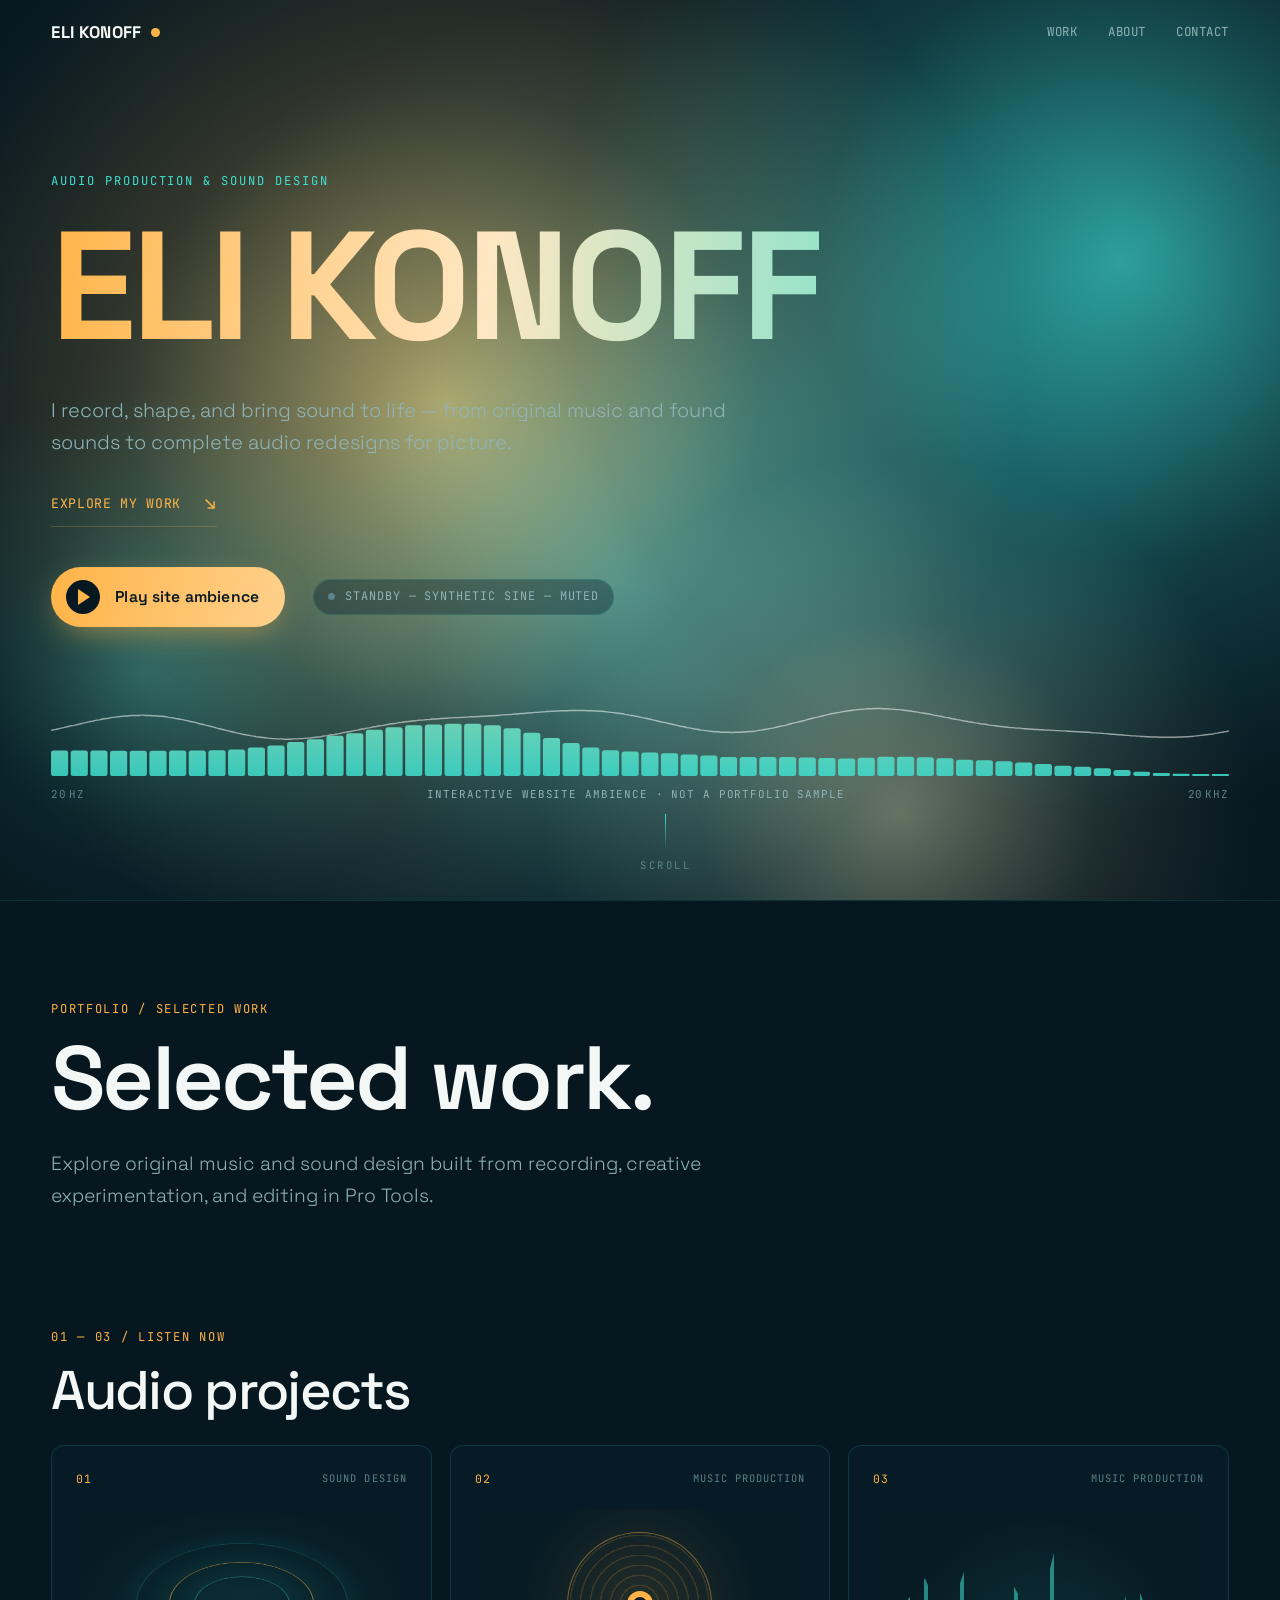
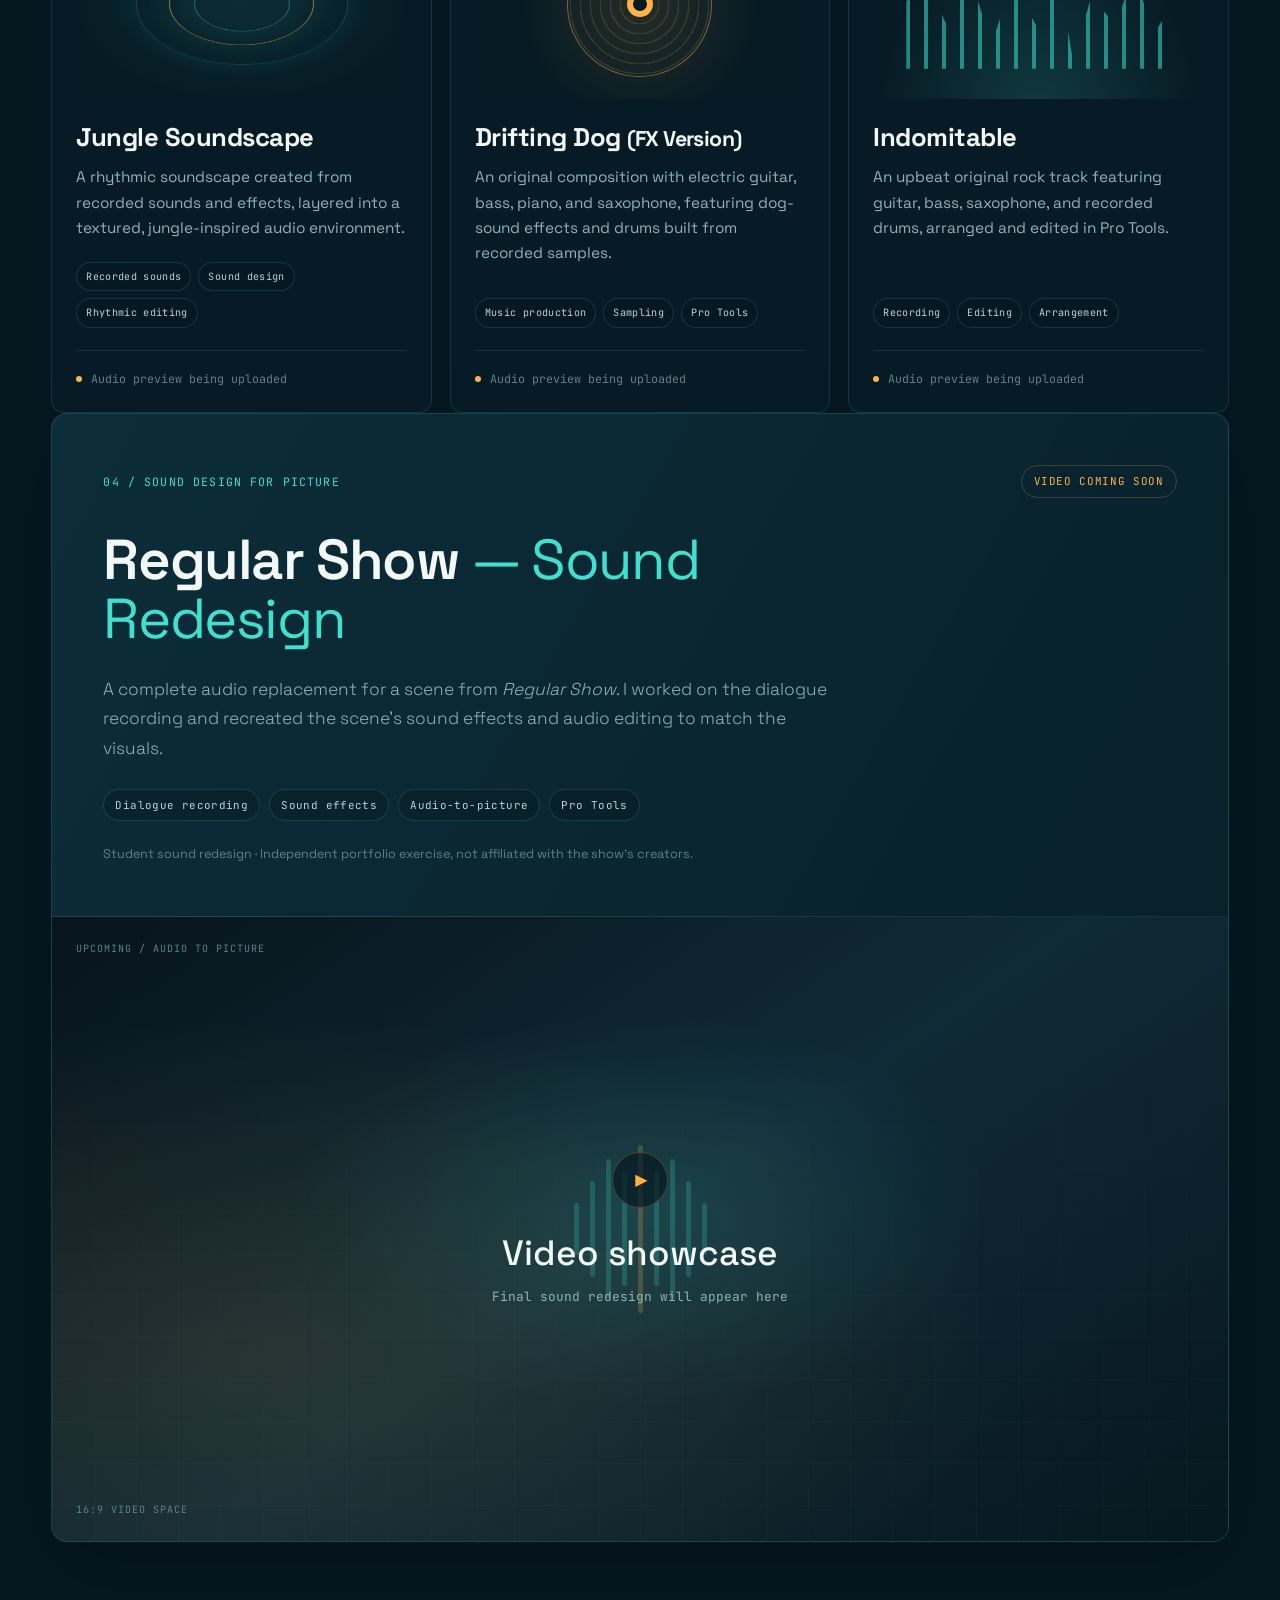
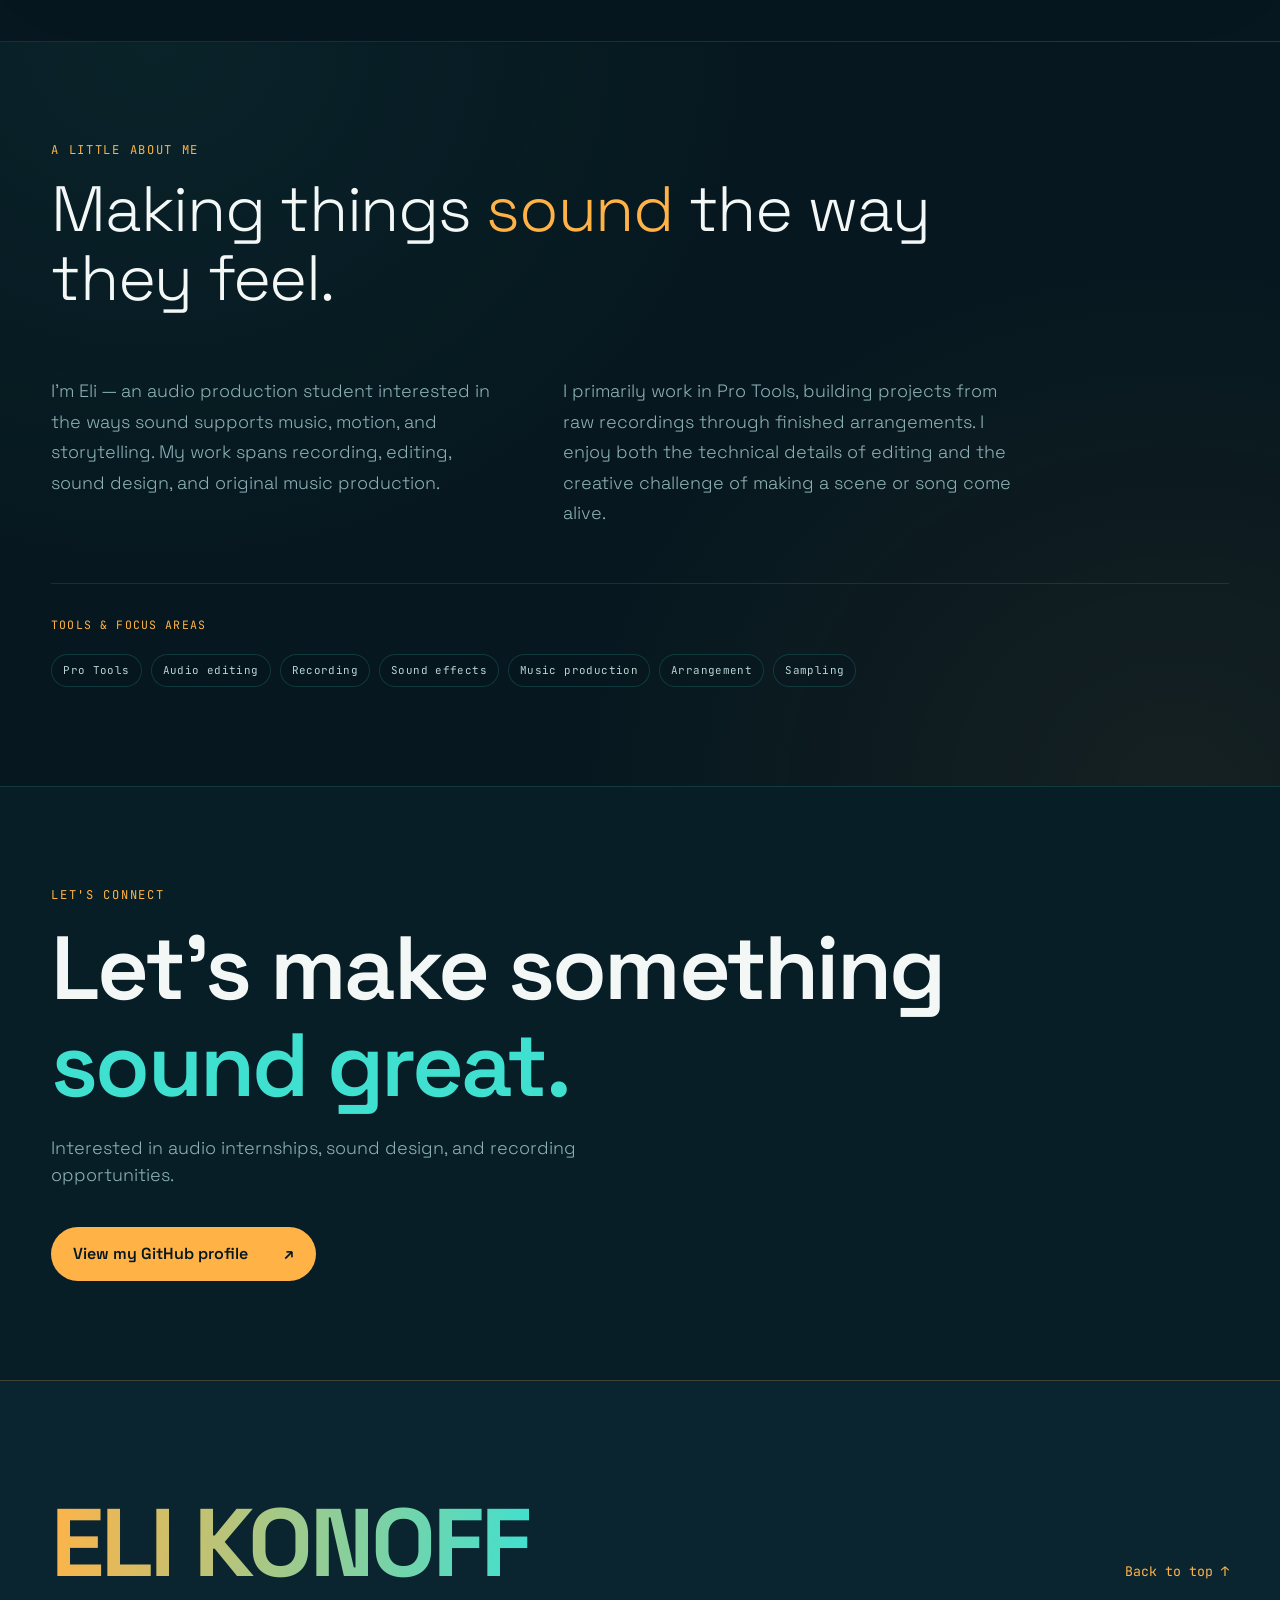
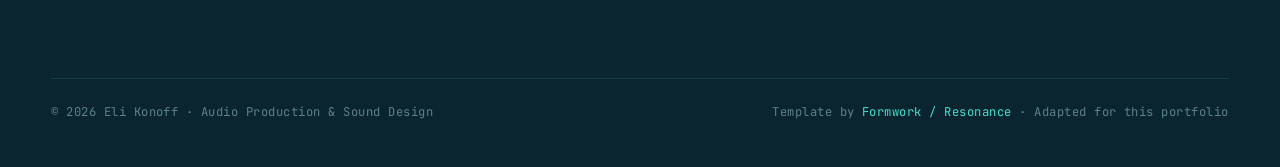
==== index.html @ e2bfcb27 "Publish named audio projects with embedded player slots" ====
<!doctype html>
<html lang="en">
<head>
<meta charset="utf-8" />
<meta name="viewport" content="width=device-width, initial-scale=1" />
<script>document.documentElement.classList.add('js')</script>
<title>Eli Konoff | Audio Production &amp; Sound Design</title>
<meta name="description" content="Eli Konoff — audio production, sound design, recording, editing, and creative sound portfolio." />
<meta name="theme-color" content="#06171f" />
<meta property="og:title" content="Eli Konoff | Audio Production &amp; Sound Design" />
<meta property="og:description" content="Audio production, sound design, recording, editing, and creative sound." />
<link rel="preconnect" href="https://fonts.googleapis.com" />
<link rel="preconnect" href="https://fonts.gstatic.com" crossorigin />
<link href="https://fonts.googleapis.com/css2?family=Space+Grotesk:wght@300;400;500;600;700&family=JetBrains+Mono:wght@400;500&display=swap" rel="stylesheet" />
<link rel="stylesheet" href="./styles.css" />
</head>
<body>
<div class="grain" aria-hidden="true"></div>
<div class="cursor" aria-hidden="true"></div>

<header class="nav">
  <a class="brand" href="./" aria-label="Eli Konoff — home">
    ELI KONOFF<span class="brand-mark" aria-hidden="true"></span>
  </a>
  <nav class="nav-links" aria-label="Primary">
    <a href="#work">Work</a>
    <a href="#about">About</a>
    <a href="#contact">Contact</a>
  </nav>
</header>

<main>
  <section class="hero" id="top">
    <canvas id="mesh" class="mesh" aria-hidden="true"></canvas>
    <div class="hero-inner">
      <p class="eyebrow reveal">Audio Production &amp; Sound Design</p>
      <h1 class="hero-title"><span class="line"><span class="grad">ELI KONOFF</span></span></h1>
      <p class="hero-sub reveal">I record, shape, and bring sound to life — from original music and found sounds to complete audio redesigns for picture.</p>
      <a class="hero-link reveal" href="#work">Explore my work <span aria-hidden="true">↘</span></a>

      <div class="hero-controls reveal">
        <button id="play" class="play" type="button" aria-pressed="false"
          aria-label="Play optional website ambience synthesized in your browser">
          <span class="play-icon" aria-hidden="true"></span>
          <span class="play-label">Play site ambience</span>
        </button>
        <div class="readout" role="status" aria-live="polite">
          <span class="dot" aria-hidden="true"></span>
          <span class="readout-text" id="readout">Standby — synthetic sine — muted</span>
        </div>
      </div>

      <canvas id="bars" class="bars" aria-hidden="true"></canvas>
      <p class="viz-caption" aria-hidden="true">
        <span>20&#8202;Hz</span><span>interactive website ambience · not a portfolio sample</span><span>20&#8202;kHz</span>
      </p>
    </div>
    <div class="scroll-cue reveal" aria-hidden="true"><span></span>scroll</div>
  </section>


  <section id="work" class="portfolio-work">
    <div class="section-head">
      <p class="kicker">Portfolio / selected work</p>
      <h2 class="reveal">Selected work.</h2>
      <p class="section-intro reveal">Explore original music and sound design built from recording, creative experimentation, and editing in Pro Tools.</p>
    </div>

    <div class="projects-heading">
      <p class="kicker">01 — 03 / Listen now</p>
      <h3>Audio projects</h3>
    </div>
    <div class="project-grid">
      <article class="project-card reveal">
        <div class="project-top"><span class="project-index">01</span><span class="project-type">SOUND DESIGN</span></div>
        <div class="project-art soundscape-art" aria-hidden="true"><span class="art-wave"></span><span class="art-wave"></span><span class="art-wave"></span></div>
        <h4>Jungle Soundscape</h4>
        <p>A rhythmic soundscape created from recorded sounds and effects, layered into a textured, jungle-inspired audio environment.</p>
        <div class="project-tags"><span>Recorded sounds</span><span>Sound design</span><span>Rhythmic editing</span></div>
        <div class="project-audio-wrap" data-src="./audio/jungle-soundscape.mp3">
          <p class="media-pending"><span class="pending-dot"></span> Audio preview being uploaded</p>
          <audio class="project-audio" controls preload="none" hidden aria-label="Listen to Jungle Soundscape">
            <source src="./audio/jungle-soundscape.mp3" type="audio/mpeg">
            Your browser does not support embedded audio.
          </audio>
        </div>
      </article>

      <article class="project-card reveal">
        <div class="project-top"><span class="project-index">02</span><span class="project-type">MUSIC PRODUCTION</span></div>
        <div class="project-art music-art" aria-hidden="true"><span class="art-disc"></span><span class="art-disc-center"></span></div>
        <h4>Drifting Dog <small>(FX Version)</small></h4>
        <p>An original composition with electric guitar, bass, piano, and saxophone, featuring dog-sound effects and drums built from recorded samples.</p>
        <div class="project-tags"><span>Music production</span><span>Sampling</span><span>Pro Tools</span></div>
        <div class="project-audio-wrap" data-src="./audio/drifting-dog.mp3">
          <p class="media-pending"><span class="pending-dot"></span> Audio preview being uploaded</p>
          <audio class="project-audio" controls preload="none" hidden aria-label="Listen to Drifting Dog (FX Version)">
            <source src="./audio/drifting-dog.mp3" type="audio/mpeg">
            Your browser does not support embedded audio.
          </audio>
        </div>
      </article>

      <article class="project-card reveal">
        <div class="project-top"><span class="project-index">03</span><span class="project-type">MUSIC PRODUCTION</span></div>
        <div class="project-art rhythm-art" aria-hidden="true"><span class="art-bars"></span></div>
        <h4>Indomitable</h4>
        <p>An upbeat original rock track featuring guitar, bass, saxophone, and recorded drums, arranged and edited in Pro Tools.</p>
        <div class="project-tags"><span>Recording</span><span>Editing</span><span>Arrangement</span></div>
        <div class="project-audio-wrap" data-src="./audio/indomitable.mp3">
          <p class="media-pending"><span class="pending-dot"></span> Audio preview being uploaded</p>
          <audio class="project-audio" controls preload="none" hidden aria-label="Listen to Indomitable">
            <source src="./audio/indomitable.mp3" type="audio/mpeg">
            Your browser does not support embedded audio.
          </audio>
        </div>
      </article>
    </div>

    <article class="feature-card reveal" aria-labelledby="regular-show-title">
      <div class="feature-copy">
        <div class="feature-meta">
          <span class="feature-number">04 / SOUND DESIGN FOR PICTURE</span>
          <span class="status-pill">Video coming soon</span>
        </div>
        <h3 id="regular-show-title">Regular Show <span>— Sound Redesign</span></h3>
        <p class="feature-description">A complete audio replacement for a scene from <em>Regular Show</em>. I worked on the dialogue recording and recreated the scene's sound effects and audio editing to match the visuals.</p>
        <div class="project-tags">
          <span>Dialogue recording</span><span>Sound effects</span><span>Audio-to-picture</span><span>Pro Tools</span>
        </div>
        <p class="feature-note">Student sound redesign · Independent portfolio exercise, not affiliated with the show's creators.</p>
      </div>
      <!-- Video-ready slot. When the finished project is uploaded, replace this placeholder
           with a privacy-enhanced YouTube embed or a local MP4 video element. -->
      <div class="video-slot" id="regular-show-video" aria-label="Regular Show sound redesign video placeholder">
        <div class="video-signal" aria-hidden="true">
          <span></span><span></span><span></span><span></span><span></span><span></span><span></span><span></span><span></span>
        </div>
        <div class="video-placeholder-content">
          <span class="video-play-icon" aria-hidden="true">▶</span>
          <strong>Video showcase</strong>
          <span>Final sound redesign will appear here</span>
        </div>
        <span class="video-corner video-corner-top">UPCOMING / AUDIO TO PICTURE</span>
        <span class="video-corner video-corner-bottom">16:9 VIDEO SPACE</span>
      </div>
    </article>
  </section>

  <section id="about" class="onsound about-section">
    <div class="onsound-inner">
      <p class="kicker reveal">A little about me</p>
      <p class="onsound-lead reveal">Making things <em>sound</em> the way they feel.</p>
      <div class="onsound-cols">
        <p class="reveal">I'm Eli — an audio production student interested in the ways sound supports music, motion, and storytelling. My work spans recording, editing, sound design, and original music production.</p>
        <p class="reveal">I primarily work in Pro Tools, building projects from raw recordings through finished arrangements. I enjoy both the technical details of editing and the creative challenge of making a scene or song come alive.</p>
      </div>
      <div class="skills-block reveal">
        <span class="skills-label">TOOLS &amp; FOCUS AREAS</span>
        <div class="skill-tags">
          <span>Pro Tools</span><span>Audio editing</span><span>Recording</span><span>Sound effects</span><span>Music production</span><span>Arrangement</span><span>Sampling</span>
        </div>
      </div>
    </div>
  </section>

  <section id="contact" class="contact-section">
    <div class="contact-inner">
      <p class="kicker reveal">Let's connect</p>
      <h2 class="reveal">Let's make something <em>sound great.</em></h2>
      <p class="reveal">Interested in audio internships, sound design, and recording opportunities.</p>
      <a class="contact-link reveal" href="https://github.com/ekonoff" target="_blank" rel="noopener noreferrer">View my GitHub profile <span aria-hidden="true">↗</span></a>
    </div>
  </section>
</main>

<footer class="footer">
  <div class="footer-top">
    <a class="footer-brand" href="#top">ELI KONOFF</a>
    <a class="footer-back" href="#top">Back to top ↑</a>
  </div>
  <div class="footer-bottom">
    <span>© 2026 Eli Konoff · Audio Production &amp; Sound Design</span>
    <span>Template by <a href="https://github.com/shellcat-com/formwork-resonance" target="_blank" rel="noopener noreferrer">Formwork / Resonance</a> · Adapted for this portfolio</span>
  </div>
</footer>

<script src="./main.js"></script>
<script src="./portfolio-audio.js"></script>
</body>
</html>
---- styles.css ----
/* RESONANCE — sound-design studio.
   Deep teal-black canvas, warm amber + cool cyan accents.
   Signature: an audio-reactive mesh-gradient + frequency/waveform visualizer (see main.js). */

:root{
  --bg:#06171f;          /* deep teal-black */
  --bg-2:#0a2430;        /* raised teal */
  --panel:#0b2b38;
  --ink:#f3f8f7;         /* warm off-white */
  --dim:#8fb3b6;         /* muted teal-grey */
  --faint:#5c8288;
  --amber:#ffb347;       /* warm accent */
  --cyan:#3fe0d0;        /* cool secondary */
  --accent:#ffb347;
  --line:rgba(63,224,208,.14);
  --line-warm:rgba(255,179,71,.22);
  --max:1360px;
  --ease:cubic-bezier(.19,1,.22,1);
}

*{box-sizing:border-box;margin:0;padding:0}
html{scroll-behavior:smooth;-webkit-text-size-adjust:100%}
@media (prefers-reduced-motion:reduce){html{scroll-behavior:auto}}
body{
  background:var(--bg);color:var(--ink);
  font-family:"Space Grotesk",system-ui,-apple-system,sans-serif;
  font-weight:400;line-height:1.5;overflow-x:hidden;
  -webkit-font-smoothing:antialiased;text-rendering:optimizeLegibility;
}
a{color:inherit;text-decoration:none}
::selection{background:var(--amber);color:#06171f}
h1,h2,h3{font-weight:600;letter-spacing:-.02em;line-height:1}
img,canvas{display:block;max-width:100%}

/* ---- grain overlay ---- */
.grain{position:fixed;inset:0;z-index:6;pointer-events:none;opacity:.05;mix-blend-mode:overlay;
  background-image:url("data:image/svg+xml,%3Csvg xmlns='http://www.w3.org/2000/svg' width='140' height='140'%3E%3Cfilter id='n'%3E%3CfeTurbulence type='fractalNoise' baseFrequency='0.85' numOctaves='2' stitchTiles='stitch'/%3E%3C/filter%3E%3Crect width='100%25' height='100%25' filter='url(%23n)'/%3E%3C/svg%3E")}

/* ---- custom cursor (fine pointer only) ---- */
.cursor{position:fixed;top:0;left:0;width:34px;height:34px;border:1px solid var(--cyan);border-radius:50%;
  z-index:200;pointer-events:none;transform:translate(-50%,-50%);opacity:0;
  transition:width .3s var(--ease),height .3s var(--ease),opacity .3s,border-color .3s,background .3s}
.cursor.on{opacity:.85}
.cursor.hot{width:64px;height:64px;border-color:var(--amber);background:rgba(255,179,71,.08)}
@media (pointer:coarse){.cursor{display:none}}

/* ---- nav ---- */
.nav{position:fixed;top:0;left:0;right:0;z-index:100;display:flex;justify-content:space-between;align-items:center;
  padding:20px clamp(18px,4vw,52px);transition:background .4s var(--ease),backdrop-filter .4s}
.nav.scrolled{background:rgba(6,23,31,.72);backdrop-filter:blur(14px);-webkit-backdrop-filter:blur(14px);
  border-bottom:1px solid var(--line)}
.brand{font-weight:700;font-size:1.05rem;letter-spacing:.02em;display:inline-flex;align-items:center;gap:9px}
.brand-mark{width:9px;height:9px;border-radius:50%;background:var(--amber);
  box-shadow:0 0 0 0 rgba(255,179,71,.55);animation:pulse 3.4s var(--ease) infinite}
@keyframes pulse{0%{box-shadow:0 0 0 0 rgba(255,179,71,.5)}70%{box-shadow:0 0 0 9px rgba(255,179,71,0)}100%{box-shadow:0 0 0 0 rgba(255,179,71,0)}}
.nav-links{display:flex;gap:clamp(16px,2.4vw,34px);align-items:center;
  font-family:"JetBrains Mono",monospace;font-size:.78rem;letter-spacing:.04em;text-transform:uppercase}
.nav-links a{color:var(--dim);transition:color .3s;position:relative}
.nav-links a:hover{color:var(--ink)}
.nav-links a:last-child{color:var(--amber)}
@media(max-width:420px){
  .nav{padding:16px 16px}
  .brand{font-size:.95rem}
  .nav-links{gap:13px;font-size:.7rem}
}

/* ---- hero ---- */
.hero{position:relative;min-height:100svh;display:flex;flex-direction:column;justify-content:center;
  padding:118px clamp(18px,4vw,52px) 44px;overflow:hidden}
.mesh{position:absolute;inset:0;width:100%;height:100%;z-index:0}
.hero::after{content:"";position:absolute;inset:0;z-index:1;pointer-events:none;
  background:radial-gradient(120% 90% at 50% 42%,transparent 38%,rgba(6,23,31,.34) 78%,rgba(6,23,31,.72) 100%)}
.hero-inner{position:relative;z-index:2;width:100%;max-width:var(--max);margin:0 auto}

.eyebrow{font-family:"JetBrains Mono",monospace;font-size:.76rem;letter-spacing:.16em;text-transform:uppercase;
  color:var(--cyan);margin-bottom:clamp(18px,3vh,30px)}
.hero-title{font-size:clamp(3rem,12vw,10rem);line-height:.9;letter-spacing:-.03em;font-weight:700}
.hero-title .line{display:block;overflow:hidden;padding-bottom:.06em}
.grad{background:linear-gradient(96deg,var(--amber) 0%,#ffe7c2 26%,var(--cyan) 62%,#bff6ee 100%);
  background-size:220% 100%;-webkit-background-clip:text;background-clip:text;
  -webkit-text-fill-color:transparent;color:transparent;animation:sheen 13s var(--ease) infinite alternate}
@keyframes sheen{to{background-position:100% 0}}
.hero-sub{max-width:52ch;margin-top:clamp(20px,3.4vh,34px);font-size:clamp(1rem,1.55vw,1.28rem);
  color:var(--dim);font-weight:300;line-height:1.6}

/* ---- hero controls ---- */
.hero-controls{display:flex;align-items:center;gap:clamp(16px,2.4vw,28px);flex-wrap:wrap;
  margin-top:clamp(28px,4.4vh,46px)}
.play{display:inline-flex;align-items:center;gap:15px;cursor:pointer;font-family:inherit;
  color:#06171f;font-weight:600;font-size:.98rem;letter-spacing:.01em;
  padding:13px 26px 13px 15px;border:none;border-radius:44px;
  background:linear-gradient(100deg,var(--amber),#ffd08a);
  box-shadow:0 10px 34px -12px rgba(255,179,71,.7);transition:transform .35s var(--ease),box-shadow .35s,filter .35s}
.play:hover{transform:translateY(-2px);box-shadow:0 16px 42px -12px rgba(255,179,71,.85)}
.play:active{transform:translateY(0)}
.play-icon{position:relative;width:34px;height:34px;border-radius:50%;background:#06171f;flex:none}
.play-icon::before{content:"";position:absolute;top:50%;left:53%;transform:translate(-50%,-50%);
  width:0;height:0;border-left:12px solid var(--amber);border-top:8px solid transparent;border-bottom:8px solid transparent;
  transition:opacity .2s}
.play-icon::after{content:"";position:absolute;top:50%;left:50%;transform:translate(-50%,-50%);
  width:12px;height:12px;opacity:0;
  border-left:4px solid var(--amber);border-right:4px solid var(--amber);
  transition:opacity .2s}
.play.is-playing .play-icon::before{opacity:0}
.play.is-playing .play-icon::after{opacity:1}
.play[disabled]{cursor:not-allowed;filter:grayscale(.5) brightness(.8);box-shadow:none}
.play[disabled]:hover{transform:none}

.readout{display:inline-flex;align-items:center;gap:10px;
  font-family:"JetBrains Mono",monospace;font-size:.74rem;letter-spacing:.08em;text-transform:uppercase;
  color:var(--dim);padding:8px 14px;border:1px solid var(--line);border-radius:40px;background:rgba(10,36,48,.4)}
.readout .dot{width:7px;height:7px;border-radius:50%;background:var(--faint);flex:none;transition:background .3s}
.readout.live .dot{background:var(--cyan);animation:blink 1.4s steps(2) infinite}
.readout.live{color:var(--ink);border-color:var(--line-warm)}
@keyframes blink{50%{opacity:.25}}

/* ---- visualizer ---- */
.bars{width:100%;height:104px;margin-top:clamp(30px,5vh,54px)}
.viz-caption{display:flex;justify-content:space-between;margin-top:10px;max-width:100%;
  font-family:"JetBrains Mono",monospace;font-size:.68rem;letter-spacing:.08em;text-transform:uppercase;color:var(--faint)}
.viz-caption span:nth-child(2){color:var(--dim)}

.scroll-cue{position:absolute;left:50%;bottom:26px;transform:translateX(-50%);z-index:2;
  display:flex;flex-direction:column;align-items:center;gap:8px;
  font-family:"JetBrains Mono",monospace;font-size:.66rem;letter-spacing:.24em;text-transform:uppercase;color:var(--faint)}
.scroll-cue span{width:1px;height:36px;background:linear-gradient(var(--cyan),transparent);animation:cue 2.4s var(--ease) infinite}
@keyframes cue{0%{transform:scaleY(.2);opacity:.3;transform-origin:top}50%{transform:scaleY(1);opacity:1}100%{transform:scaleY(.2);opacity:.3;transform-origin:bottom}}

/* ---- sections ---- */
section{padding:clamp(78px,11vh,150px) clamp(18px,4vw,52px)}
.section-head{max-width:var(--max);margin:0 auto clamp(34px,5vh,64px)}
.kicker{font-family:"JetBrains Mono",monospace;font-size:.76rem;letter-spacing:.14em;text-transform:uppercase;
  color:var(--amber);margin-bottom:1rem}
h2{font-size:clamp(2.4rem,7vw,5.6rem);letter-spacing:-.03em}

/* ---- reel ---- */
.reel{border-top:1px solid var(--line)}
.reel-list{max-width:var(--max);margin:0 auto;list-style:none;border-top:1px solid var(--line)}
.reel-row{display:grid;grid-template-columns:56px 1.6fr 1fr 1fr auto 30px;align-items:center;gap:18px;
  padding:clamp(20px,3vw,34px) 10px;border-bottom:1px solid var(--line);position:relative;
  transition:padding-left .5s var(--ease),color .4s;outline:none}
.reel-row::before{content:"";position:absolute;left:0;top:0;bottom:0;width:2px;background:var(--amber);
  transform:scaleY(0);transform-origin:bottom;transition:transform .5s var(--ease)}
.reel-row:hover,.reel-row:focus-visible{padding-left:26px}
.reel-row:hover::before,.reel-row:focus-visible::before{transform:scaleY(1)}
.reel-row:focus-visible{box-shadow:inset 0 0 0 1px var(--line-warm)}
.r-idx{font-family:"JetBrains Mono",monospace;font-size:.82rem;color:var(--faint)}
.r-name{font-size:clamp(1.5rem,3.6vw,2.9rem);font-weight:500;letter-spacing:-.02em;transition:color .4s}
.reel-row:hover .r-name,.reel-row:focus-visible .r-name{color:var(--amber)}
.r-client{font-size:.98rem;color:var(--ink)}
.r-format,.r-year{font-family:"JetBrains Mono",monospace;font-size:.8rem;color:var(--dim);text-transform:uppercase;letter-spacing:.04em}
.r-year{color:var(--cyan);text-align:right}
.r-arrow{font-size:1.15rem;color:var(--amber);opacity:0;transform:translate(-6px,4px);
  transition:opacity .4s,transform .4s var(--ease)}
.reel-row:hover .r-arrow,.reel-row:focus-visible .r-arrow{opacity:1;transform:none}
@media(max-width:820px){
  .reel-row{grid-template-columns:40px 1fr auto;gap:12px;row-gap:2px}
  .r-format,.r-arrow{display:none}
  .r-client{grid-column:2;font-size:.84rem;color:var(--dim)}
  .r-name{grid-column:2;grid-row:1}
  .r-idx{grid-row:1 / span 2}
  .r-year{grid-column:3;grid-row:1}
}

/* ---- on sound ---- */
.onsound{border-top:1px solid var(--line);background:
  radial-gradient(80% 120% at 12% 0%,rgba(63,224,208,.06),transparent 60%),
  radial-gradient(80% 120% at 92% 100%,rgba(255,179,71,.06),transparent 60%)}
.onsound-inner{max-width:var(--max);margin:0 auto}
.onsound-lead{font-size:clamp(1.9rem,5.2vw,4rem);font-weight:300;line-height:1.08;letter-spacing:-.02em;
  max-width:20ch;margin:.6rem 0 clamp(40px,7vh,80px)}
.onsound-lead em{font-style:normal;color:var(--amber)}
.onsound-cols{display:grid;grid-template-columns:repeat(2,1fr);gap:clamp(28px,5vw,72px);max-width:960px}
.onsound-cols p{color:var(--dim);font-weight:300;font-size:clamp(1rem,1.4vw,1.15rem);line-height:1.7;max-width:46ch}
.onsound-sign{margin-top:clamp(36px,6vh,64px);font-family:"JetBrains Mono",monospace;
  font-size:.82rem;letter-spacing:.08em;text-transform:uppercase;color:var(--faint)}
@media(max-width:720px){.onsound-cols{grid-template-columns:1fr;gap:24px}}

/* ---- footer ---- */
.footer{padding:clamp(64px,10vh,120px) clamp(18px,4vw,52px) 46px;border-top:1px solid var(--line-warm);
  background:var(--bg-2)}
.footer-top{max-width:var(--max);margin:0 auto;display:flex;justify-content:space-between;align-items:baseline;
  flex-wrap:wrap;gap:20px;padding-bottom:clamp(40px,7vh,80px)}
.footer-brand{font-weight:700;font-size:clamp(2rem,8vw,6rem);letter-spacing:-.03em;
  background:linear-gradient(96deg,var(--amber),var(--cyan));-webkit-background-clip:text;background-clip:text;
  -webkit-text-fill-color:transparent;color:transparent}
.footer-mail{font-family:"JetBrains Mono",monospace;font-size:clamp(.95rem,2vw,1.25rem);color:var(--ink);
  border-bottom:1px solid var(--line-warm);padding-bottom:3px;transition:color .3s,border-color .3s}
.footer-mail:hover{color:var(--amber);border-color:var(--amber)}
.footer-bottom{max-width:var(--max);margin:0 auto;display:flex;justify-content:space-between;gap:16px;flex-wrap:wrap;
  padding-top:24px;border-top:1px solid var(--line);
  font-family:"JetBrains Mono",monospace;font-size:.76rem;letter-spacing:.04em;color:var(--faint)}
.footer-bottom strong{color:var(--dim);font-weight:500}
.footer-bottom a{color:var(--cyan)}
.footer-bottom a:hover{color:var(--amber)}

/* ---- reveals — JS-gated so content survives if the script never runs ---- */
.js .reveal{opacity:0;transform:translateY(34px)}
.js .reveal.is-in{opacity:1;transform:none;transition:opacity .9s var(--ease),transform .9s var(--ease)}

/* ---- hero intro — compositor-driven via .loaded ---- */
.js .hero .eyebrow,.js .hero-title .line,.js .hero-sub,.js .hero-controls,.js .bars,.js .viz-caption,.js .scroll-cue{
  opacity:0;transform:translateY(26px);transition:opacity 1s var(--ease),transform 1s var(--ease)}
.hero.loaded .eyebrow{opacity:1;transform:none}
.hero.loaded .hero-title .line{opacity:1;transform:none;transition-delay:.12s}
.hero.loaded .hero-sub{opacity:1;transform:none;transition-delay:.26s}
.hero.loaded .hero-controls{opacity:1;transform:none;transition-delay:.4s}
.hero.loaded .bars{opacity:1;transform:none;transition-delay:.54s}
.hero.loaded .viz-caption{opacity:1;transform:none;transition-delay:.62s}
.hero.loaded .scroll-cue{opacity:1;transform:none;transition-delay:.8s}

/* ---- focus ---- */
a:focus-visible,button:focus-visible,.reel-row:focus-visible{outline:2px solid var(--amber);outline-offset:4px;border-radius:4px}

/* ---- reduced motion: static everything, force content visible ---- */
@media (prefers-reduced-motion:reduce){
  .js .reveal,.js .reveal.is-in,
  .js .hero .eyebrow,.js .hero-title .line,.js .hero-sub,.js .hero-controls,.js .bars,.js .viz-caption,.js .scroll-cue{
    opacity:1!important;transform:none!important;transition:none!important}
  .grad{animation:none}
  .brand-mark,.readout.live .dot,.scroll-cue span{animation:none}
  .cursor{display:none}
}


/* ============================================================
   ELI KONOFF — PORTFOLIO
   Keeps the original Resonance palette and audio-reactive hero.
   ============================================================ */
.nav-links a:last-child{color:var(--dim)}
.nav-links a:hover{color:var(--amber)}
.hero-link{display:inline-flex;gap:1.5rem;align-items:center;margin-top:2rem;color:var(--amber);
  font-family:"JetBrains Mono",monospace;font-size:.82rem;letter-spacing:.05em;text-transform:uppercase;
  border-bottom:1px solid var(--line-warm);padding-bottom:9px;transition:color .3s,border-color .3s}
.hero-link:hover{color:var(--cyan);border-color:var(--cyan)}
.hero-link span{font-size:1.1rem}
.js .hero .hero-link{opacity:0;transform:translateY(26px);transition:opacity 1s var(--ease),transform 1s var(--ease)}
.hero.loaded .hero-link{opacity:1;transform:none;transition-delay:.36s}
.section-intro{color:var(--dim);font-weight:300;font-size:clamp(1rem,1.5vw,1.22rem);
  max-width:66ch;line-height:1.7;margin-top:1.5rem}
.portfolio-work{border-top:1px solid var(--line)}
.feature-card{max-width:var(--max);margin:0 auto;border:1px solid rgba(63,224,208,.19);
  border-radius:16px;overflow:hidden;background:linear-gradient(120deg,rgba(16,57,70,.67),rgba(8,31,41,.88));
  box-shadow:0 28px 80px rgba(0,0,0,.16)}
.feature-copy{padding:clamp(24px,4vw,54px)}
.feature-meta{display:flex;align-items:center;flex-wrap:wrap;justify-content:space-between;gap:16px;
  margin-bottom:clamp(18px,3vw,32px)}
.feature-number,.project-index,.project-type,.video-corner,.skills-label{font-family:"JetBrains Mono",monospace;
  font-size:.72rem;letter-spacing:.1em;text-transform:uppercase;color:var(--cyan)}
.status-pill{font-family:"JetBrains Mono",monospace;font-size:.68rem;letter-spacing:.06em;text-transform:uppercase;
  color:var(--amber);border:1px solid var(--line-warm);padding:7px 12px;border-radius:40px}
.feature-card h3{font-weight:600;line-height:1.06;font-size:clamp(2rem,4.4vw,4.5rem);letter-spacing:-.025em;max-width:18ch}
.feature-card h3 span{color:var(--cyan);font-weight:400}
.feature-description{max-width:66ch;margin-top:26px;color:var(--dim);font-weight:300;
  font-size:clamp(1rem,1.35vw,1.15rem);line-height:1.7}
.project-tags,.skill-tags{display:flex;flex-wrap:wrap;gap:9px}
.project-tags{margin-top:26px}
.project-tags span,.skill-tags span{border:1px solid rgba(63,224,208,.17);border-radius:22px;
  font-family:"JetBrains Mono",monospace;font-size:.68rem;letter-spacing:.035em;
  padding:7px 11px;color:#b8d5d3;background:rgba(6,23,31,.36)}
.feature-note{margin-top:24px;color:var(--faint);font-size:.79rem;line-height:1.55}
.video-slot{position:relative;aspect-ratio:16/8.5;min-height:270px;background:
  radial-gradient(ellipse at 50% 47%,rgba(63,224,208,.12),transparent 42%),
  radial-gradient(ellipse at 18% 70%,rgba(255,179,71,.10),transparent 55%),
  linear-gradient(145deg,#07141c,#102a36 50%,#07171f);
  border-top:1px solid rgba(63,224,208,.15);display:grid;place-items:center;overflow:hidden}
.video-slot::before{content:"";position:absolute;inset:0;opacity:.22;
  background-image:linear-gradient(rgba(63,224,208,.16) 1px,transparent 1px),
                   linear-gradient(90deg,rgba(63,224,208,.16) 1px,transparent 1px);
  background-size:42px 42px;mask-image:linear-gradient(to top,#000,transparent)}
.video-signal{position:absolute;display:flex;align-items:center;justify-content:center;gap:11px;
  height:160px;opacity:.21}
.video-signal span{display:block;width:5px;height:52px;border-radius:4px;background:var(--cyan)}
.video-signal span:nth-child(2),.video-signal span:nth-child(8){height:96px}
.video-signal span:nth-child(3),.video-signal span:nth-child(7){height:140px}
.video-signal span:nth-child(4),.video-signal span:nth-child(6){height:114px}
.video-signal span:nth-child(5){height:168px;background:var(--amber)}
.video-placeholder-content{z-index:1;position:relative;display:flex;flex-direction:column;
  align-items:center;text-align:center;gap:7px}
.video-placeholder-content strong{font-size:clamp(1.35rem,3vw,2.2rem);font-weight:500}
.video-placeholder-content>span:last-child{font-family:"JetBrains Mono",monospace;color:var(--dim);font-size:.8rem}
.video-play-icon{width:56px;height:56px;display:grid;place-items:center;border-radius:50%;
  border:1px solid var(--line-warm);background:rgba(6,23,31,.68);color:var(--amber);font-size:1rem;padding-left:3px;
  margin-bottom:12px}
.video-corner{position:absolute;left:24px;z-index:1;font-size:.63rem;color:var(--faint)}
.video-corner-top{top:24px}.video-corner-bottom{bottom:24px}
.projects-heading{max-width:var(--max);margin:clamp(70px,9vw,128px) auto 28px}
.projects-heading h3{font-size:clamp(2rem,4.5vw,3.4rem);font-weight:500;letter-spacing:-.03em}
.project-grid{max-width:var(--max);margin:0 auto;display:grid;grid-template-columns:repeat(3,minmax(0,1fr));gap:18px}
.project-card{display:flex;flex-direction:column;min-width:0;border:1px solid var(--line);
  border-radius:13px;overflow:hidden;background:rgba(10,36,48,.44);padding:24px;
  transition:transform .35s var(--ease),border-color .35s}
.project-card:hover{transform:translateY(-5px);border-color:rgba(63,224,208,.35)}
.project-top{display:flex;align-items:center;justify-content:space-between;gap:10px}
.project-index{color:var(--amber)}.project-type{font-size:.65rem;color:var(--faint);text-align:right}
.project-art{position:relative;height:clamp(115px,15vw,190px);margin:22px 0 24px;border-radius:8px;
  background:radial-gradient(ellipse at 50% 50%,rgba(63,224,208,.09),transparent 72%),#071b24;
  display:flex;align-items:center;justify-content:center;overflow:hidden}
.soundscape-art{gap:12px}
.art-wave{border:1px solid rgba(63,224,208,.42);width:29%;aspect-ratio:1;border-radius:50%;transform:rotateX(55deg);box-shadow:0 0 34px rgba(63,224,208,.09)}
.art-wave:nth-child(2){position:absolute;width:44%;border-color:rgba(255,179,71,.58)}
.art-wave:nth-child(3){position:absolute;width:64%;border-color:rgba(63,224,208,.21)}
.music-art{background:radial-gradient(circle at 50% 50%,rgba(255,179,71,.12),transparent 62%),#071b24}
.art-disc{width:145px;height:145px;border-radius:50%;border:1px solid rgba(255,179,71,.45);
  background:repeating-radial-gradient(circle,transparent 0 8px,rgba(255,179,71,.15) 9px 10px)}
.art-disc-center{position:absolute;width:26px;height:26px;border-radius:50%;border:6px solid var(--amber);background:#071b24}
.rhythm-art{background:radial-gradient(ellipse at 50% 110%,rgba(63,224,208,.16),transparent 68%),#071b24}
.art-bars{width:80%;height:68%;background:repeating-linear-gradient(90deg,var(--cyan) 0 4px,transparent 4px 18px);
  clip-path:polygon(0 48%,7% 30%,15% 65%,23% 18%,32% 82%,40% 34%,49% 66%,56% 9%,63% 93%,70% 44%,79% 66%,86% 28%,94% 72%,100% 52%,100% 100%,0 100%);
  opacity:.54}
.project-card h4{font-size:clamp(1.25rem,2vw,1.65rem);line-height:1.1;letter-spacing:-.02em}
.project-card>p:not(.media-pending){color:var(--dim);font-size:.96rem;line-height:1.65;margin-top:13px;flex-grow:1}
.project-card .project-tags{margin-top:22px;gap:7px}
.project-card .project-tags span{font-size:.63rem;padding:6px 9px}
.media-pending{display:flex;align-items:center;gap:9px;margin-top:22px;padding-top:20px;
  border-top:1px solid var(--line);font-family:"JetBrains Mono",monospace;color:var(--faint);font-size:.73rem}
.pending-dot{height:6px;width:6px;border-radius:50%;background:var(--amber)}
.about-section{border-top:1px solid var(--line)}
.about-section .onsound-lead{max-width:24ch}
.skills-block{border-top:1px solid var(--line);margin-top:clamp(32px,5vw,55px);padding-top:28px}
.skills-label{color:var(--amber)}
.skill-tags{margin-top:18px}
.contact-section{border-top:1px solid var(--line);background:#081e27}
.contact-inner{max-width:var(--max);margin:0 auto}
.contact-inner h2{max-width:16ch;line-height:1.08}
.contact-inner h2 em{font-style:normal;color:var(--cyan)}
.contact-inner>p:not(.kicker){max-width:50ch;color:var(--dim);font-size:1.12rem;font-weight:300;margin-top:22px}
.contact-link{display:inline-flex;gap:36px;align-items:center;margin-top:38px;padding:15px 22px;
  background:var(--amber);color:#06171f;border-radius:40px;font-weight:600;
  transition:transform .25s var(--ease),background .25s}
.contact-link:hover{transform:translateY(-3px);background:var(--cyan)}
.footer-back{color:var(--amber);font-family:"JetBrains Mono",monospace;font-size:.83rem}
.footer-back:hover{color:var(--cyan)}
@media(max-width:900px){.project-grid{grid-template-columns:repeat(2,minmax(0,1fr))}}
@media(max-width:630px){
  .nav{gap:12px}.brand{font-size:.86rem}.nav-links{gap:12px;font-size:.65rem}
  .hero-title{font-size:clamp(2.6rem,11.5vw,6rem)}
  .video-slot{min-height:270px}
  .project-grid{grid-template-columns:1fr}
  .project-art{height:170px}
  .feature-copy{padding:24px 20px}
  .feature-card h3{font-size:clamp(1.9rem,8vw,2.7rem)}
  .feature-meta{align-items:flex-start}
  .video-corner{left:16px}
  .viz-caption span:nth-child(2){font-size:.56rem;text-align:center}
}
@media(max-width:380px){.nav-links{gap:9px;font-size:.6rem}.brand{font-size:.79rem}.hero-title{font-size:11vw}}
@media(prefers-reduced-motion:reduce){
  .js .hero .hero-link{opacity:1!important;transform:none!important;transition:none!important}
  .project-card:hover{transform:none}
}
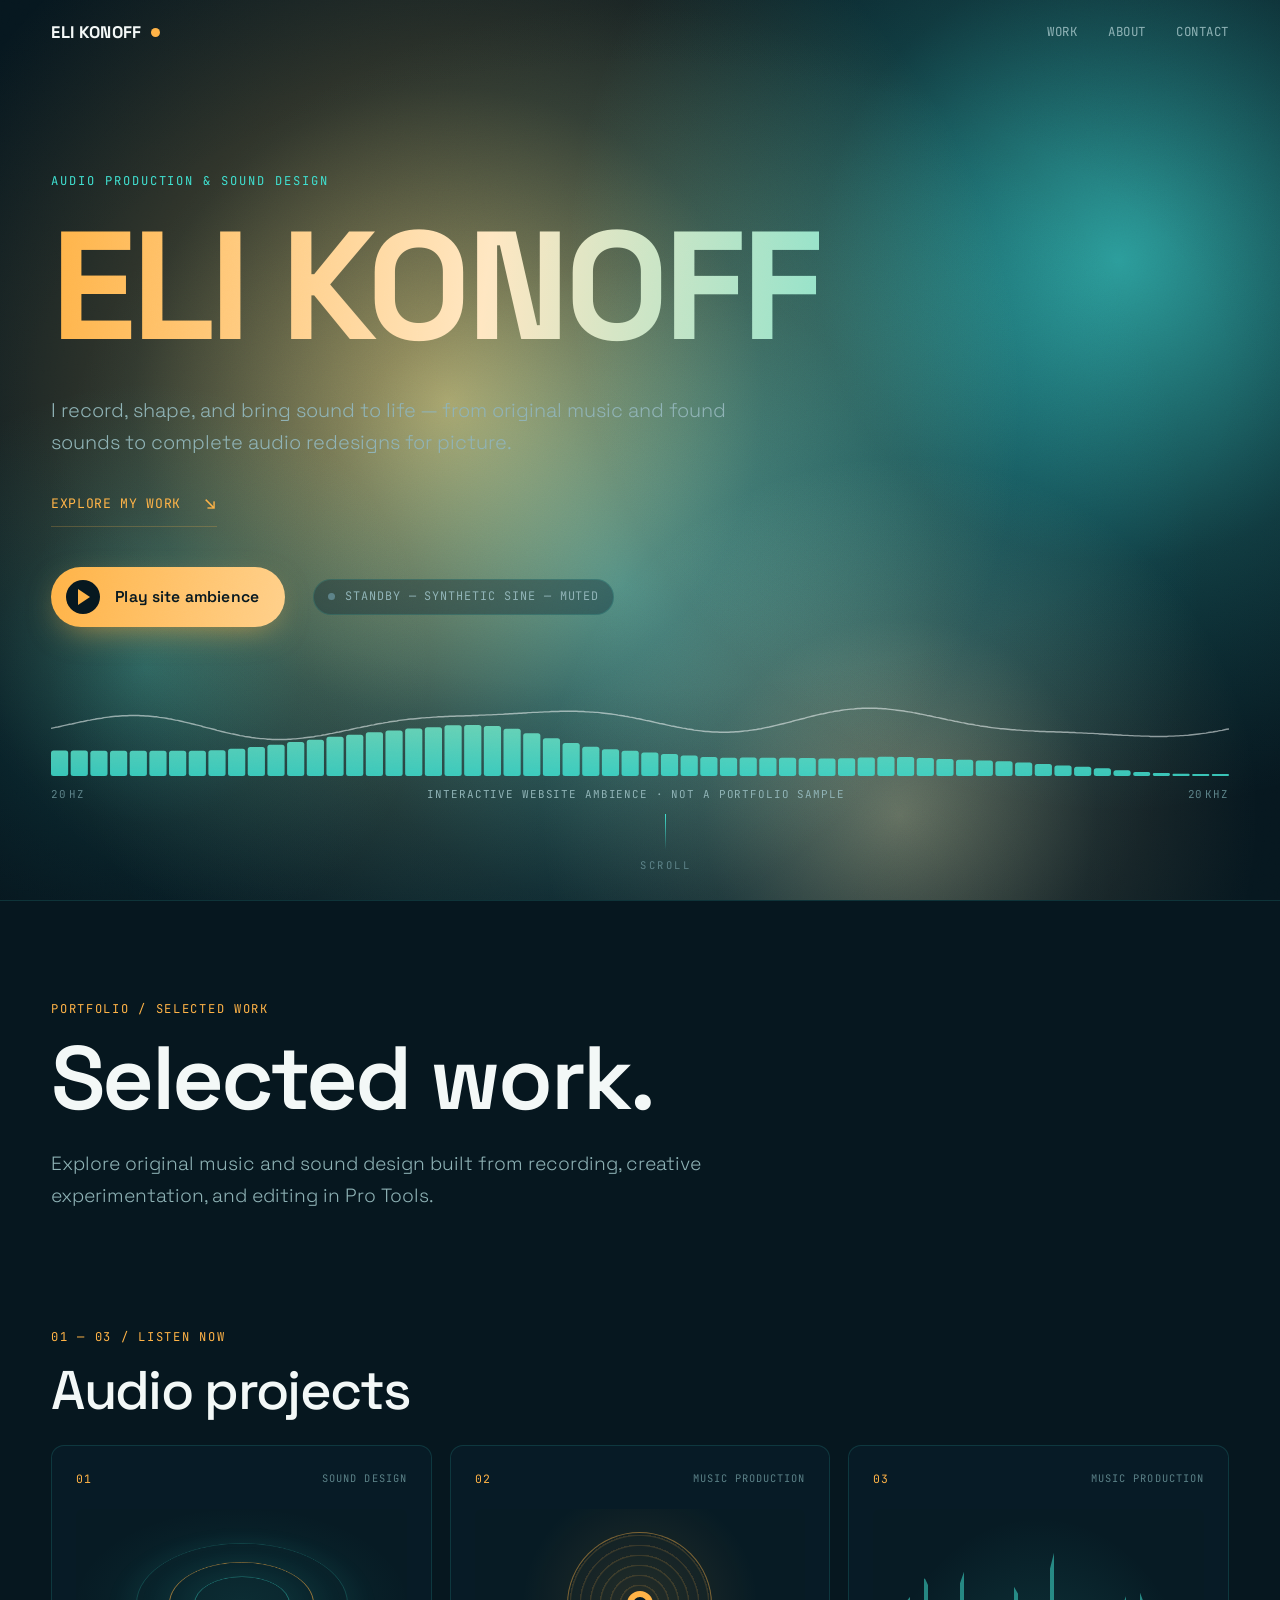
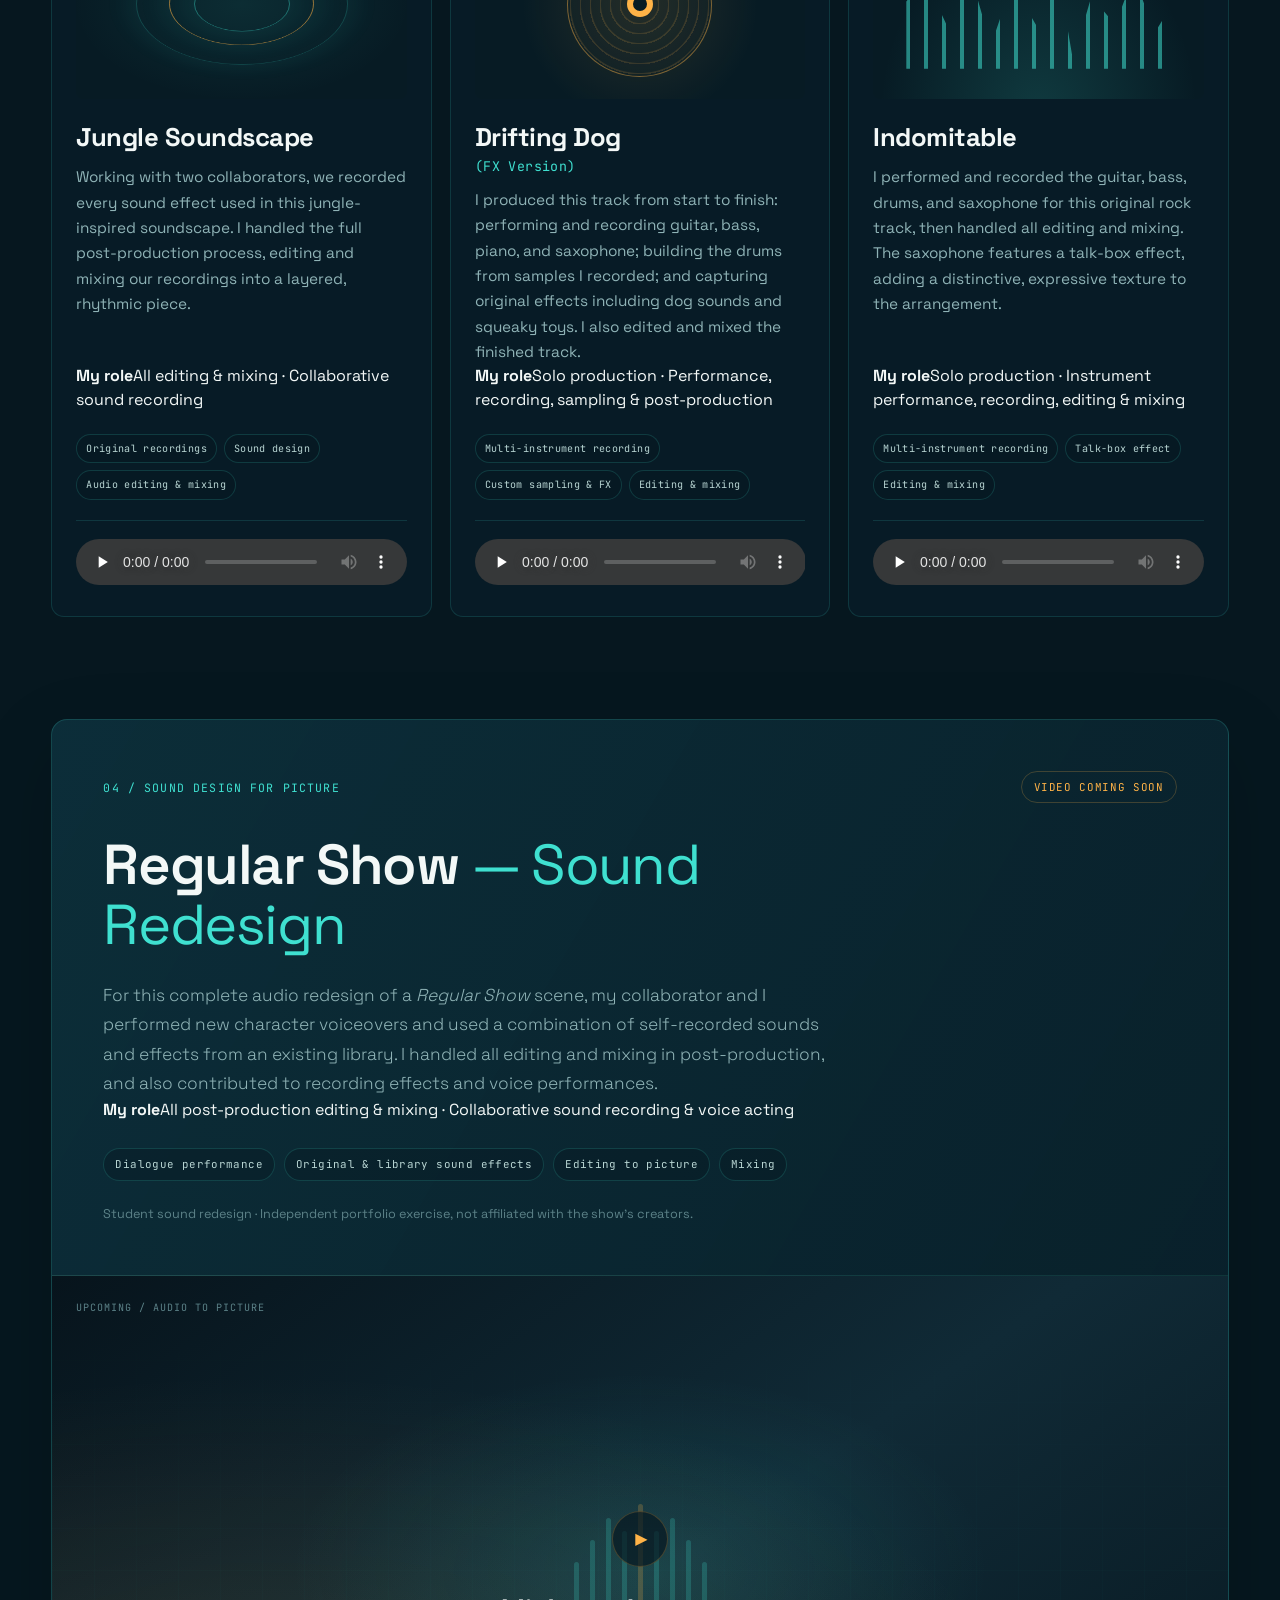
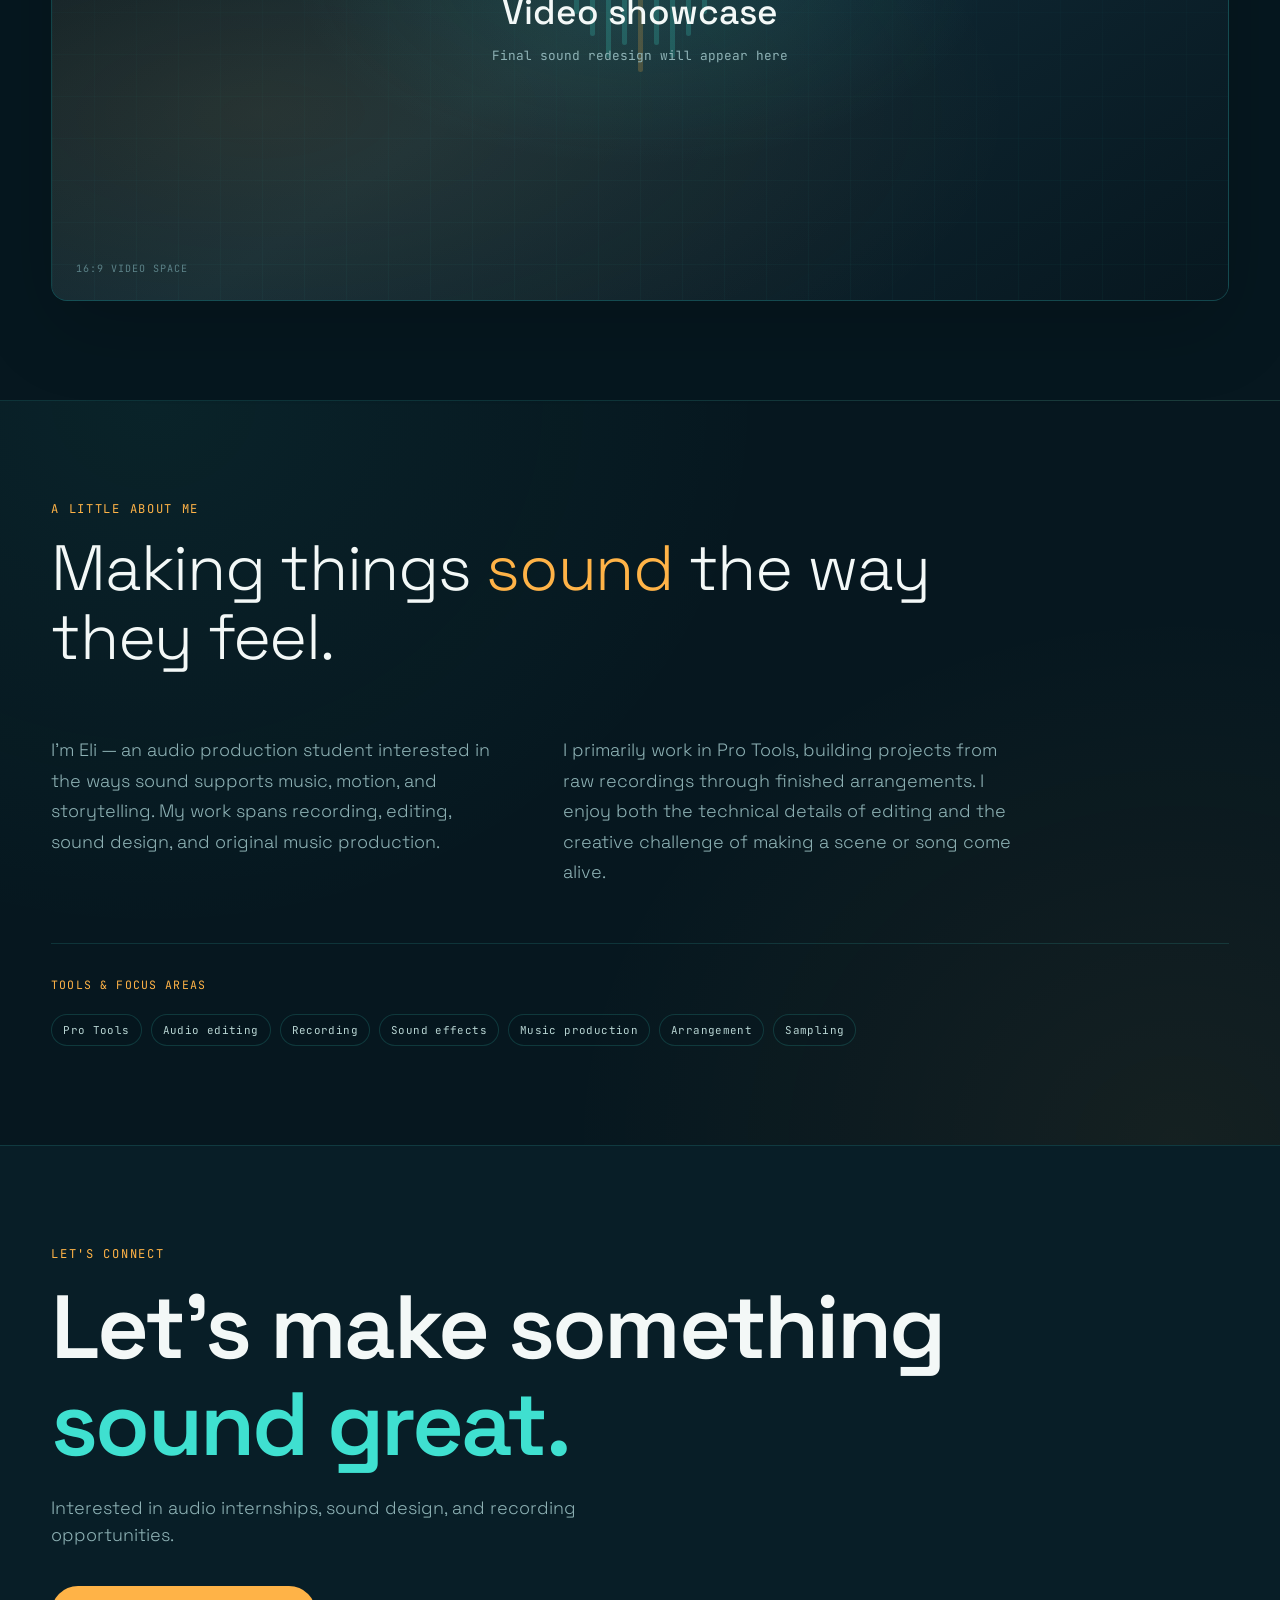
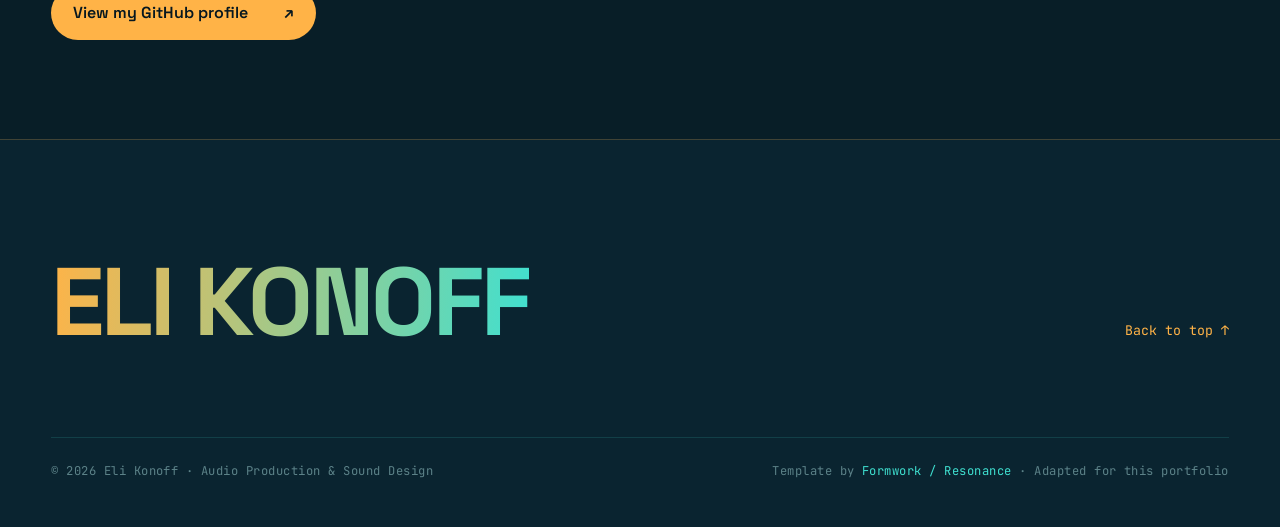
==== commit cd84a506: "Clarify project descriptions and accurately credit personal contributions" ====
--- a/index.html
+++ b/index.html
@@ -75,8 +75,9 @@
         <div class="project-top"><span class="project-index">01</span><span class="project-type">SOUND DESIGN</span></div>
         <div class="project-art soundscape-art" aria-hidden="true"><span class="art-wave"></span><span class="art-wave"></span><span class="art-wave"></span></div>
         <h4>Jungle Soundscape</h4>
-        <p>A rhythmic soundscape created from recorded sounds and effects, layered into a textured, jungle-inspired audio environment.</p>
-        <div class="project-tags"><span>Recorded sounds</span><span>Sound design</span><span>Rhythmic editing</span></div>
+        <p>Working with two collaborators, we recorded every sound effect used in this jungle-inspired soundscape. I handled the full post-production process, editing and mixing our recordings into a layered, rhythmic piece.</p>
+        <div class="project-role"><strong>My role</strong><span>All editing &amp; mixing · Collaborative sound recording</span></div>
+        <div class="project-tags"><span>Original recordings</span><span>Sound design</span><span>Audio editing &amp; mixing</span></div>
         <div class="project-audio-wrap" data-src="./audio/jungle-soundscape.mp3">
           <p class="media-pending"><span class="pending-dot"></span> Audio preview being uploaded</p>
           <audio class="project-audio" controls preload="none" hidden aria-label="Listen to Jungle Soundscape">
@@ -90,8 +91,9 @@
         <div class="project-top"><span class="project-index">02</span><span class="project-type">MUSIC PRODUCTION</span></div>
         <div class="project-art music-art" aria-hidden="true"><span class="art-disc"></span><span class="art-disc-center"></span></div>
         <h4>Drifting Dog <small>(FX Version)</small></h4>
-        <p>An original composition with electric guitar, bass, piano, and saxophone, featuring dog-sound effects and drums built from recorded samples.</p>
-        <div class="project-tags"><span>Music production</span><span>Sampling</span><span>Pro Tools</span></div>
+        <p>I produced this track from start to finish: performing and recording guitar, bass, piano, and saxophone; building the drums from samples I recorded; and capturing original effects including dog sounds and squeaky toys. I also edited and mixed the finished track.</p>
+        <div class="project-role"><strong>My role</strong><span>Solo production · Performance, recording, sampling &amp; post-production</span></div>
+        <div class="project-tags"><span>Multi-instrument recording</span><span>Custom sampling &amp; FX</span><span>Editing &amp; mixing</span></div>
         <div class="project-audio-wrap" data-src="./audio/drifting-dog.mp3">
           <p class="media-pending"><span class="pending-dot"></span> Audio preview being uploaded</p>
           <audio class="project-audio" controls preload="none" hidden aria-label="Listen to Drifting Dog (FX Version)">
@@ -105,8 +107,9 @@
         <div class="project-top"><span class="project-index">03</span><span class="project-type">MUSIC PRODUCTION</span></div>
         <div class="project-art rhythm-art" aria-hidden="true"><span class="art-bars"></span></div>
         <h4>Indomitable</h4>
-        <p>An upbeat original rock track featuring guitar, bass, saxophone, and recorded drums, arranged and edited in Pro Tools.</p>
-        <div class="project-tags"><span>Recording</span><span>Editing</span><span>Arrangement</span></div>
+        <p>I performed and recorded the guitar, bass, drums, and saxophone for this original rock track, then handled all editing and mixing. The saxophone features a talk-box effect, adding a distinctive, expressive texture to the arrangement.</p>
+        <div class="project-role"><strong>My role</strong><span>Solo production · Instrument performance, recording, editing &amp; mixing</span></div>
+        <div class="project-tags"><span>Multi-instrument recording</span><span>Talk-box effect</span><span>Editing &amp; mixing</span></div>
         <div class="project-audio-wrap" data-src="./audio/indomitable.mp3">
           <p class="media-pending"><span class="pending-dot"></span> Audio preview being uploaded</p>
           <audio class="project-audio" controls preload="none" hidden aria-label="Listen to Indomitable">
@@ -124,9 +127,10 @@
           <span class="status-pill">Video coming soon</span>
         </div>
         <h3 id="regular-show-title">Regular Show <span>— Sound Redesign</span></h3>
-        <p class="feature-description">A complete audio replacement for a scene from <em>Regular Show</em>. I worked on the dialogue recording and recreated the scene's sound effects and audio editing to match the visuals.</p>
+        <p class="feature-description">For this complete audio redesign of a <em>Regular Show</em> scene, my collaborator and I performed new character voiceovers and used a combination of self-recorded sounds and effects from an existing library. I handled all editing and mixing in post-production, and also contributed to recording effects and voice performances.</p>
+        <div class="feature-role"><strong>My role</strong><span>All post-production editing &amp; mixing · Collaborative sound recording &amp; voice acting</span></div>
         <div class="project-tags">
-          <span>Dialogue recording</span><span>Sound effects</span><span>Audio-to-picture</span><span>Pro Tools</span>
+          <span>Dialogue performance</span><span>Original &amp; library sound effects</span><span>Editing to picture</span><span>Mixing</span>
         </div>
         <p class="feature-note">Student sound redesign · Independent portfolio exercise, not affiliated with the show's creators.</p>
       </div>
--- a/styles.css
+++ b/styles.css
@@ -349,3 +349,12 @@
   .js .hero .hero-link{opacity:1!important;transform:none!important;transition:none!important}
   .project-card:hover{transform:none}
 }
+
+/* ---- ready-to-play portfolio audio ---- */
+.project-card h4 small{display:block;margin-top:8px;font-size:.52em;color:var(--cyan);
+  font-family:"JetBrains Mono",monospace;font-weight:400;letter-spacing:.03em}
+.project-audio-wrap{margin-top:20px;border-top:1px solid var(--line);padding-top:18px;min-height:72px}
+.project-audio-wrap .media-pending{border-top:0;margin:0;padding:10px 0 0}
+.project-audio{display:block;width:100%;height:46px;accent-color:var(--cyan);color-scheme:dark}
+.project-audio[hidden]{display:none}
+.project-grid + .feature-card{margin-top:clamp(65px,8vw,112px)}
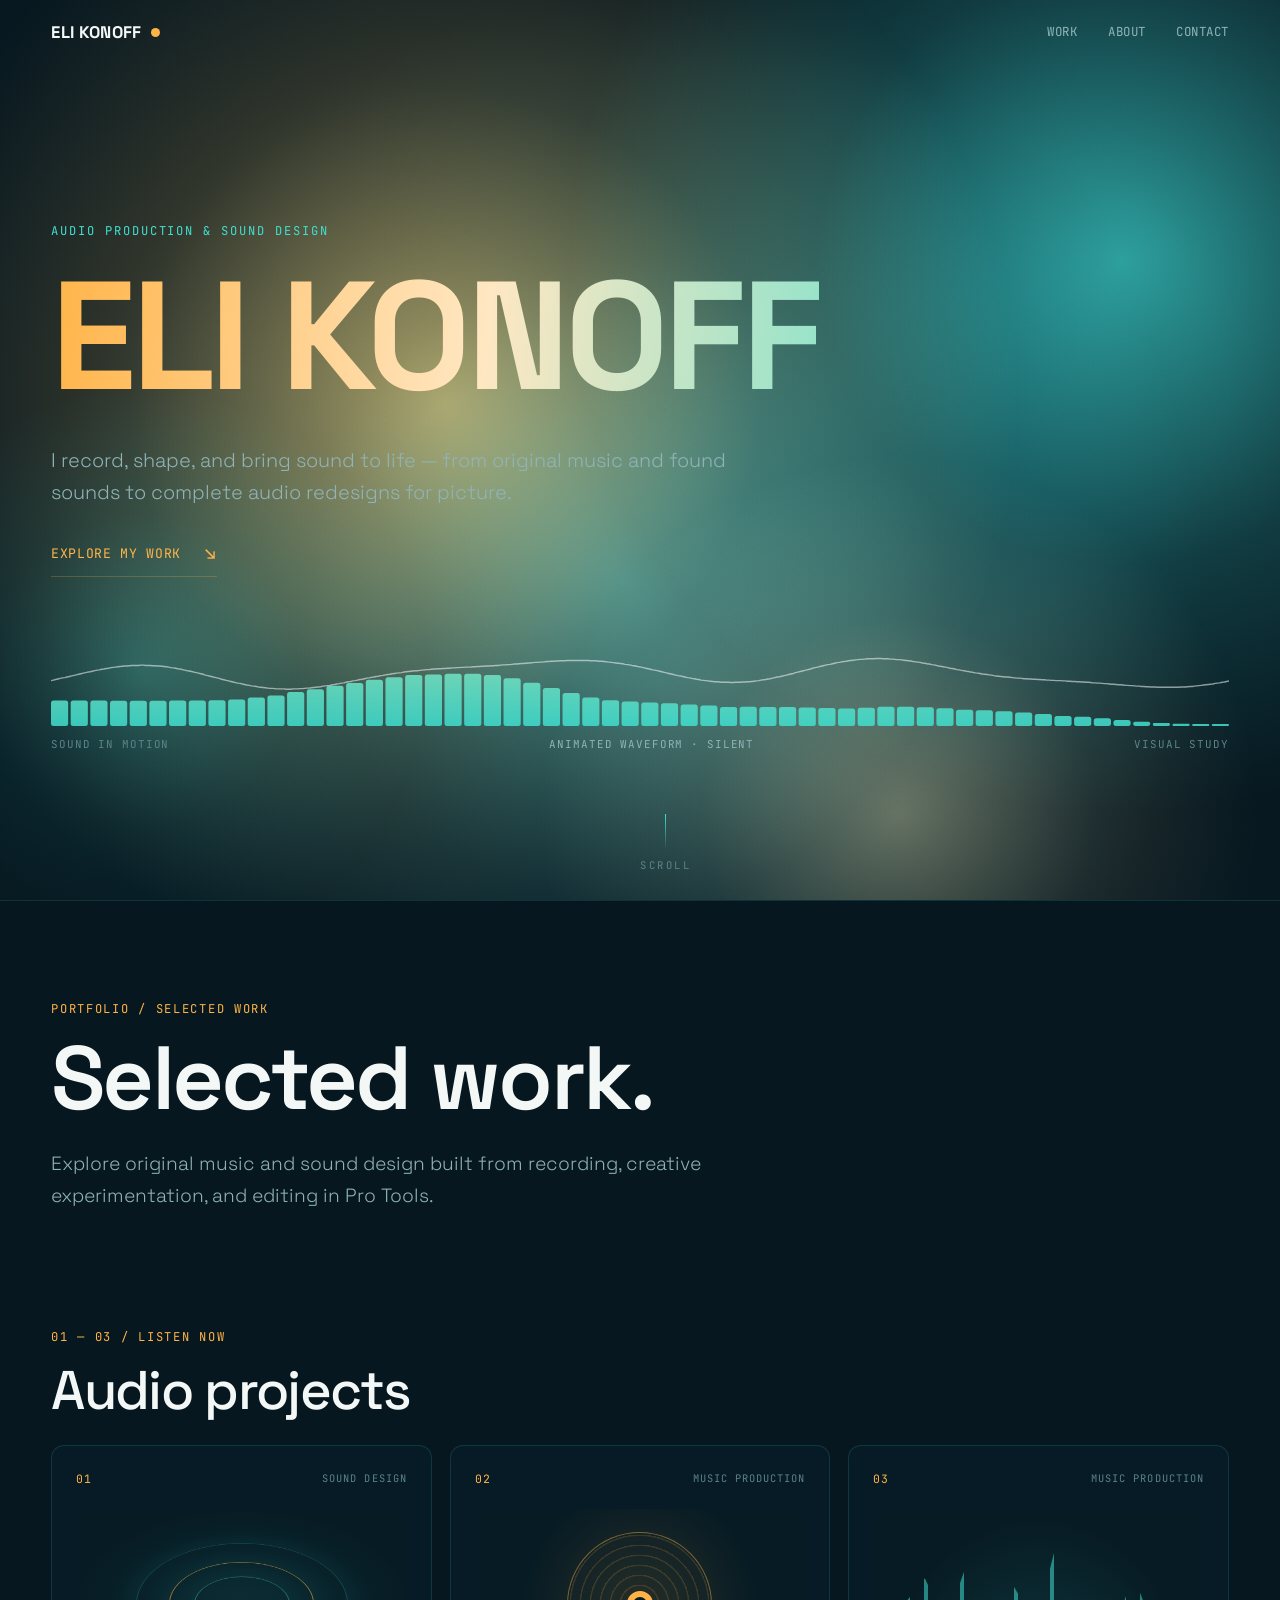
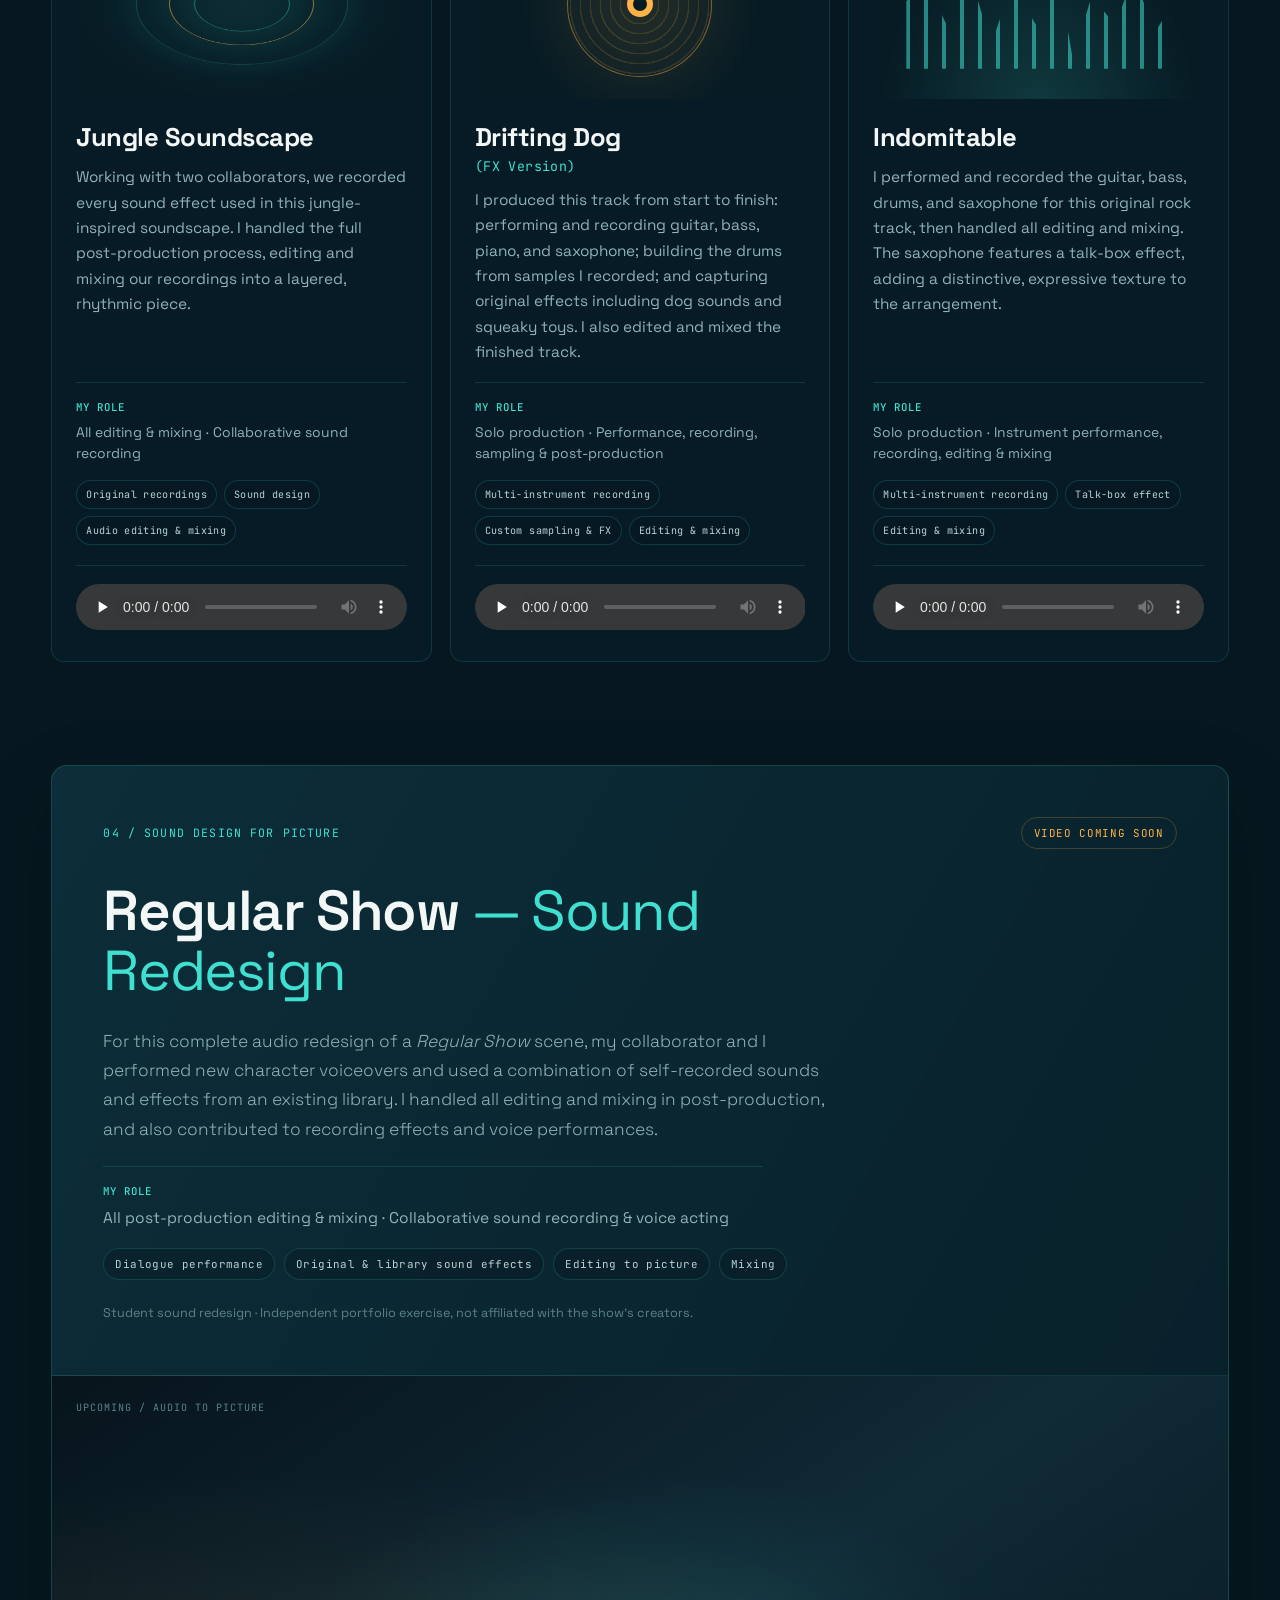
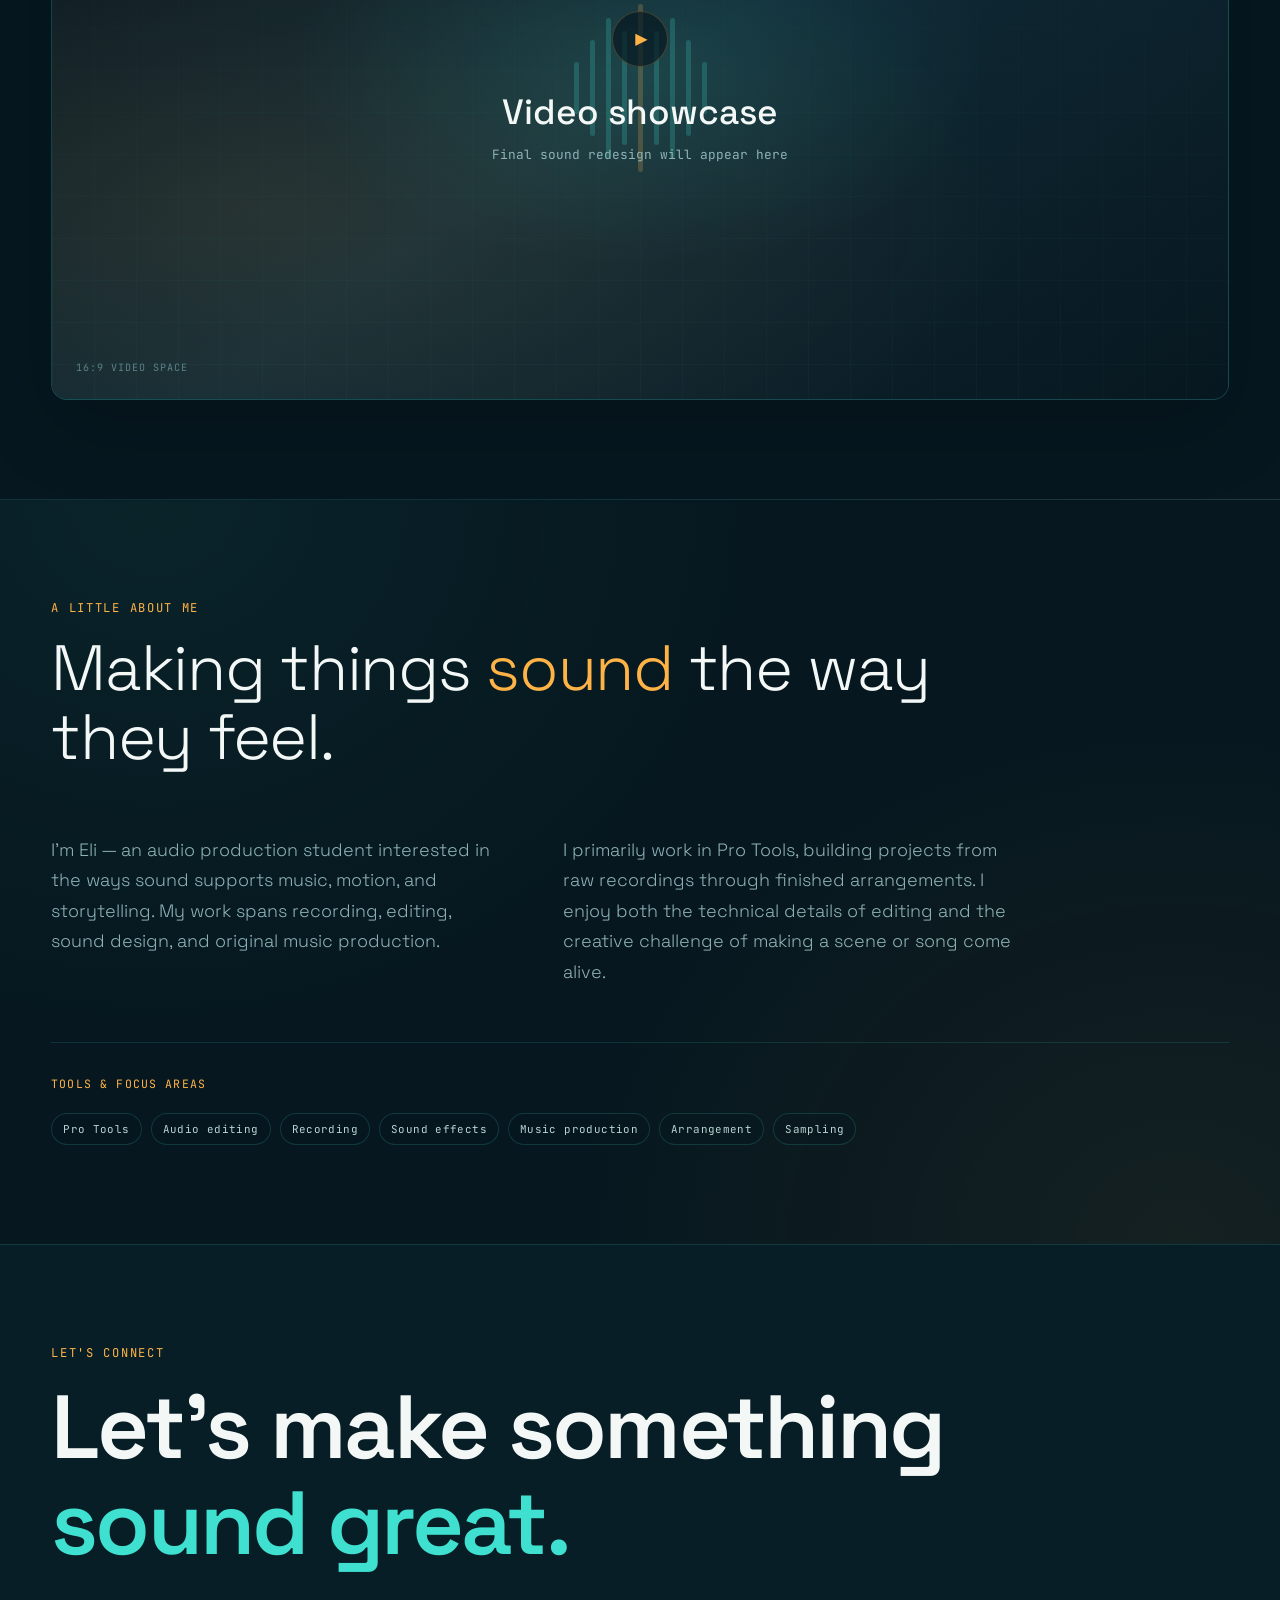
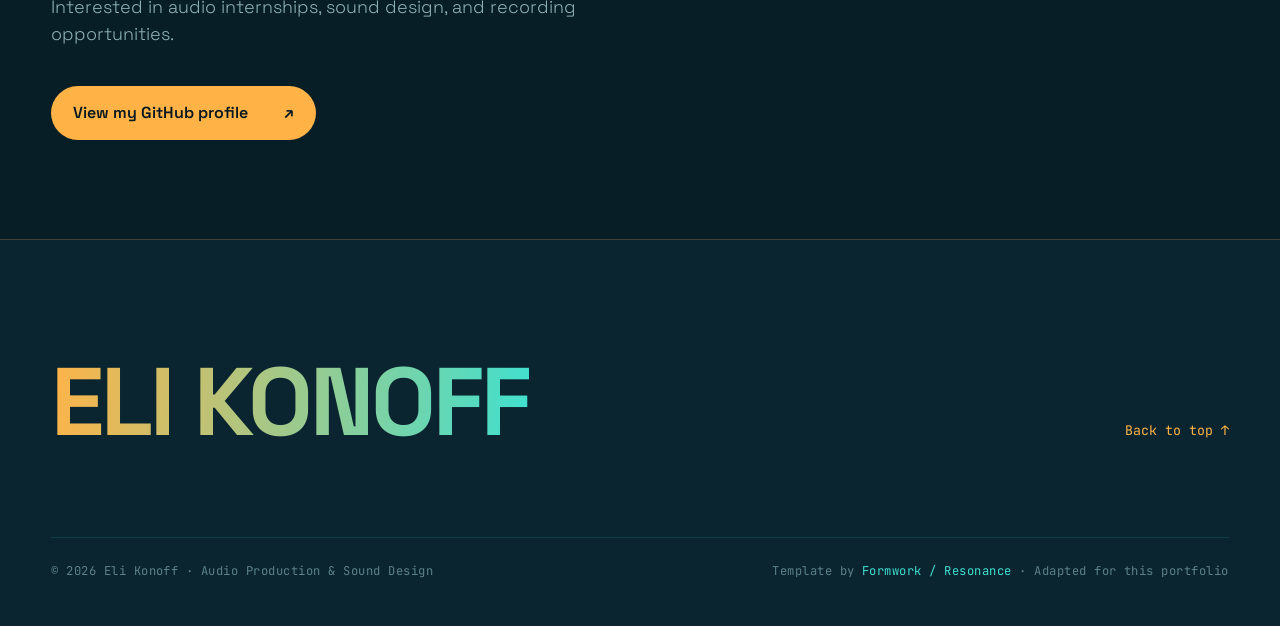
==== commit 2aaecae0: "Remove template ambience control and retain silent hero visualization" ====
--- a/index.html
+++ b/index.html
@@ -38,21 +38,9 @@
       <p class="hero-sub reveal">I record, shape, and bring sound to life — from original music and found sounds to complete audio redesigns for picture.</p>
       <a class="hero-link reveal" href="#work">Explore my work <span aria-hidden="true">↘</span></a>
 
-      <div class="hero-controls reveal">
-        <button id="play" class="play" type="button" aria-pressed="false"
-          aria-label="Play optional website ambience synthesized in your browser">
-          <span class="play-icon" aria-hidden="true"></span>
-          <span class="play-label">Play site ambience</span>
-        </button>
-        <div class="readout" role="status" aria-live="polite">
-          <span class="dot" aria-hidden="true"></span>
-          <span class="readout-text" id="readout">Standby — synthetic sine — muted</span>
-        </div>
-      </div>
-
       <canvas id="bars" class="bars" aria-hidden="true"></canvas>
       <p class="viz-caption" aria-hidden="true">
-        <span>20&#8202;Hz</span><span>interactive website ambience · not a portfolio sample</span><span>20&#8202;kHz</span>
+        <span>Sound in motion</span><span>animated waveform · silent</span><span>Visual study</span>
       </p>
     </div>
     <div class="scroll-cue reveal" aria-hidden="true"><span></span>scroll</div>
--- a/styles.css
+++ b/styles.css
@@ -358,3 +358,13 @@
 .project-audio{display:block;width:100%;height:46px;accent-color:var(--cyan);color-scheme:dark}
 .project-audio[hidden]{display:none}
 .project-grid + .feature-card{margin-top:clamp(65px,8vw,112px)}
+
+/* ---- project production credits ---- */
+.project-role,.feature-role{display:flex;flex-direction:column;gap:6px;margin-top:18px;
+  padding-top:16px;border-top:1px solid var(--line);color:var(--dim);font-size:.87rem;line-height:1.55}
+.project-role strong,.feature-role strong{color:var(--cyan);
+  font-family:"JetBrains Mono",monospace;text-transform:uppercase;letter-spacing:.09em;
+  font-size:.67rem;font-weight:500}
+.feature-role{margin-top:22px;max-width:66ch;font-size:.97rem}
+.project-card .project-role + .project-tags{margin-top:15px}
+.feature-role + .project-tags{margin-top:18px}
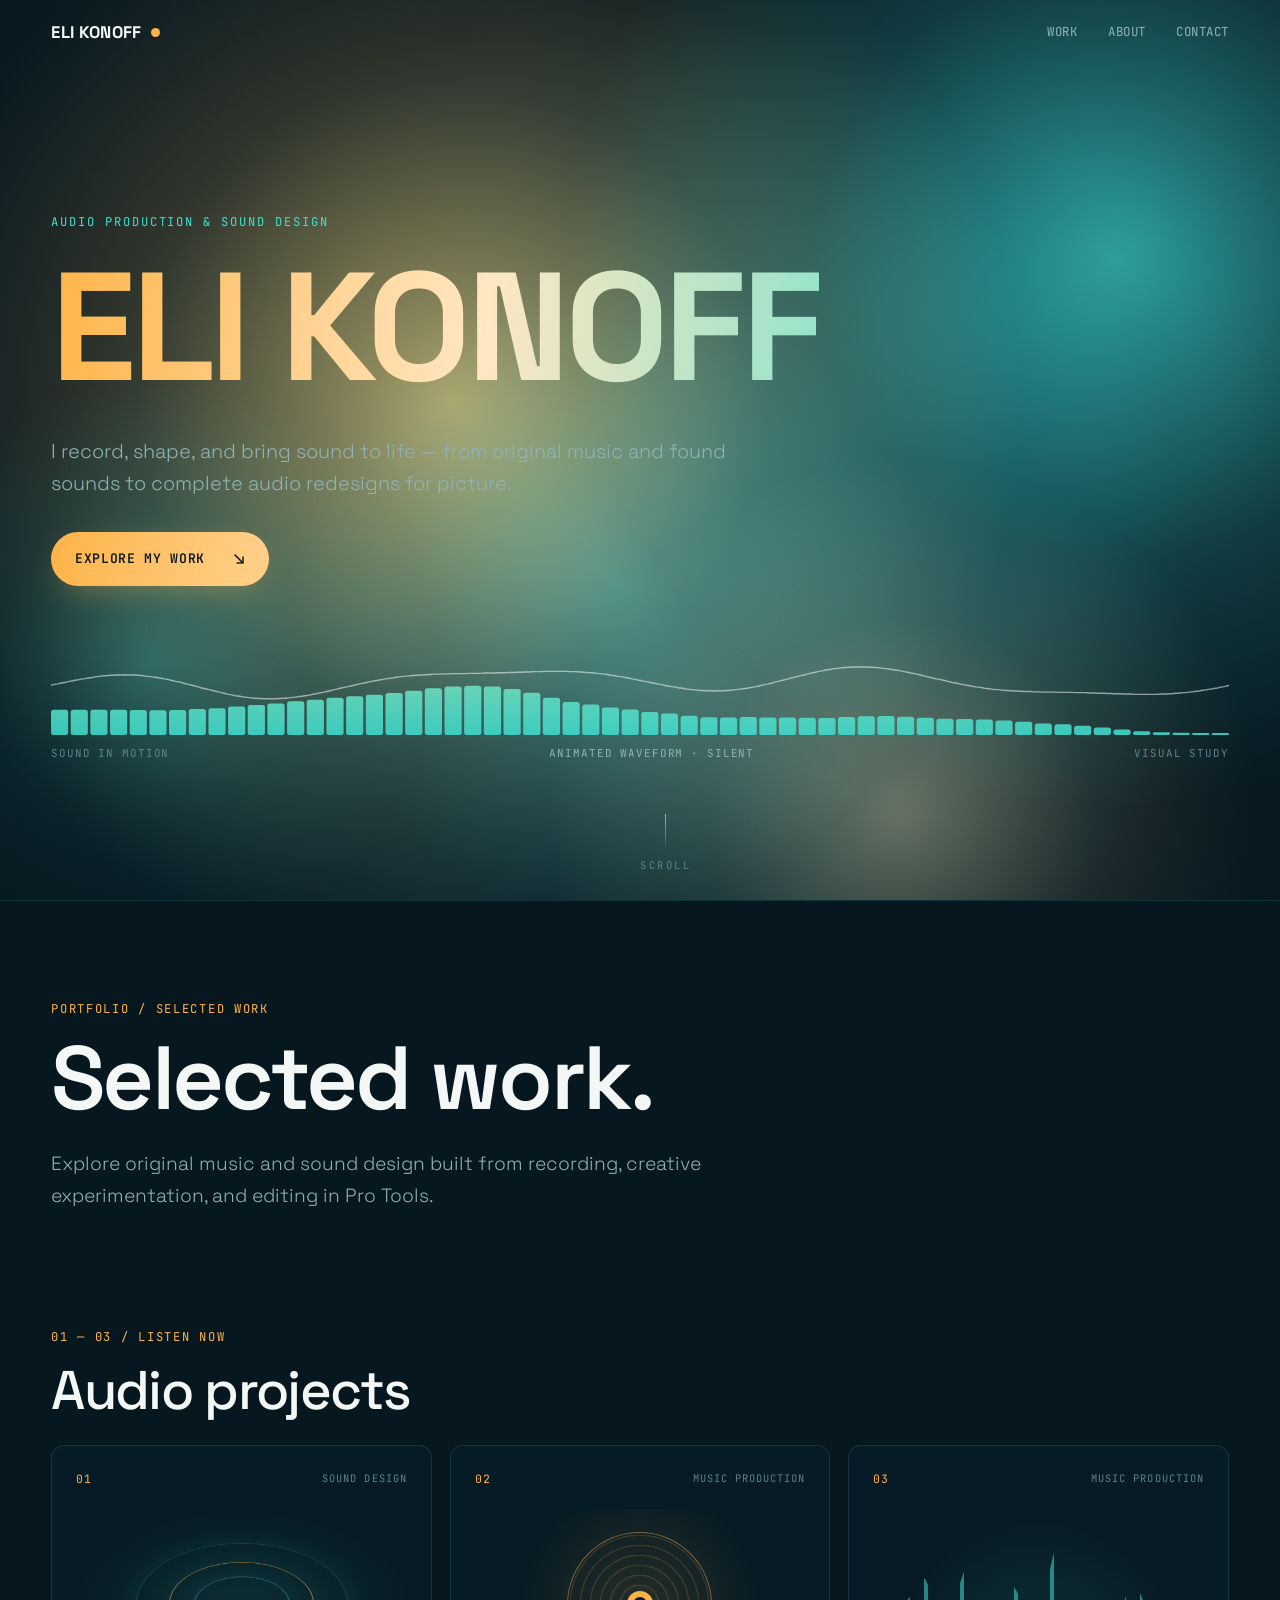
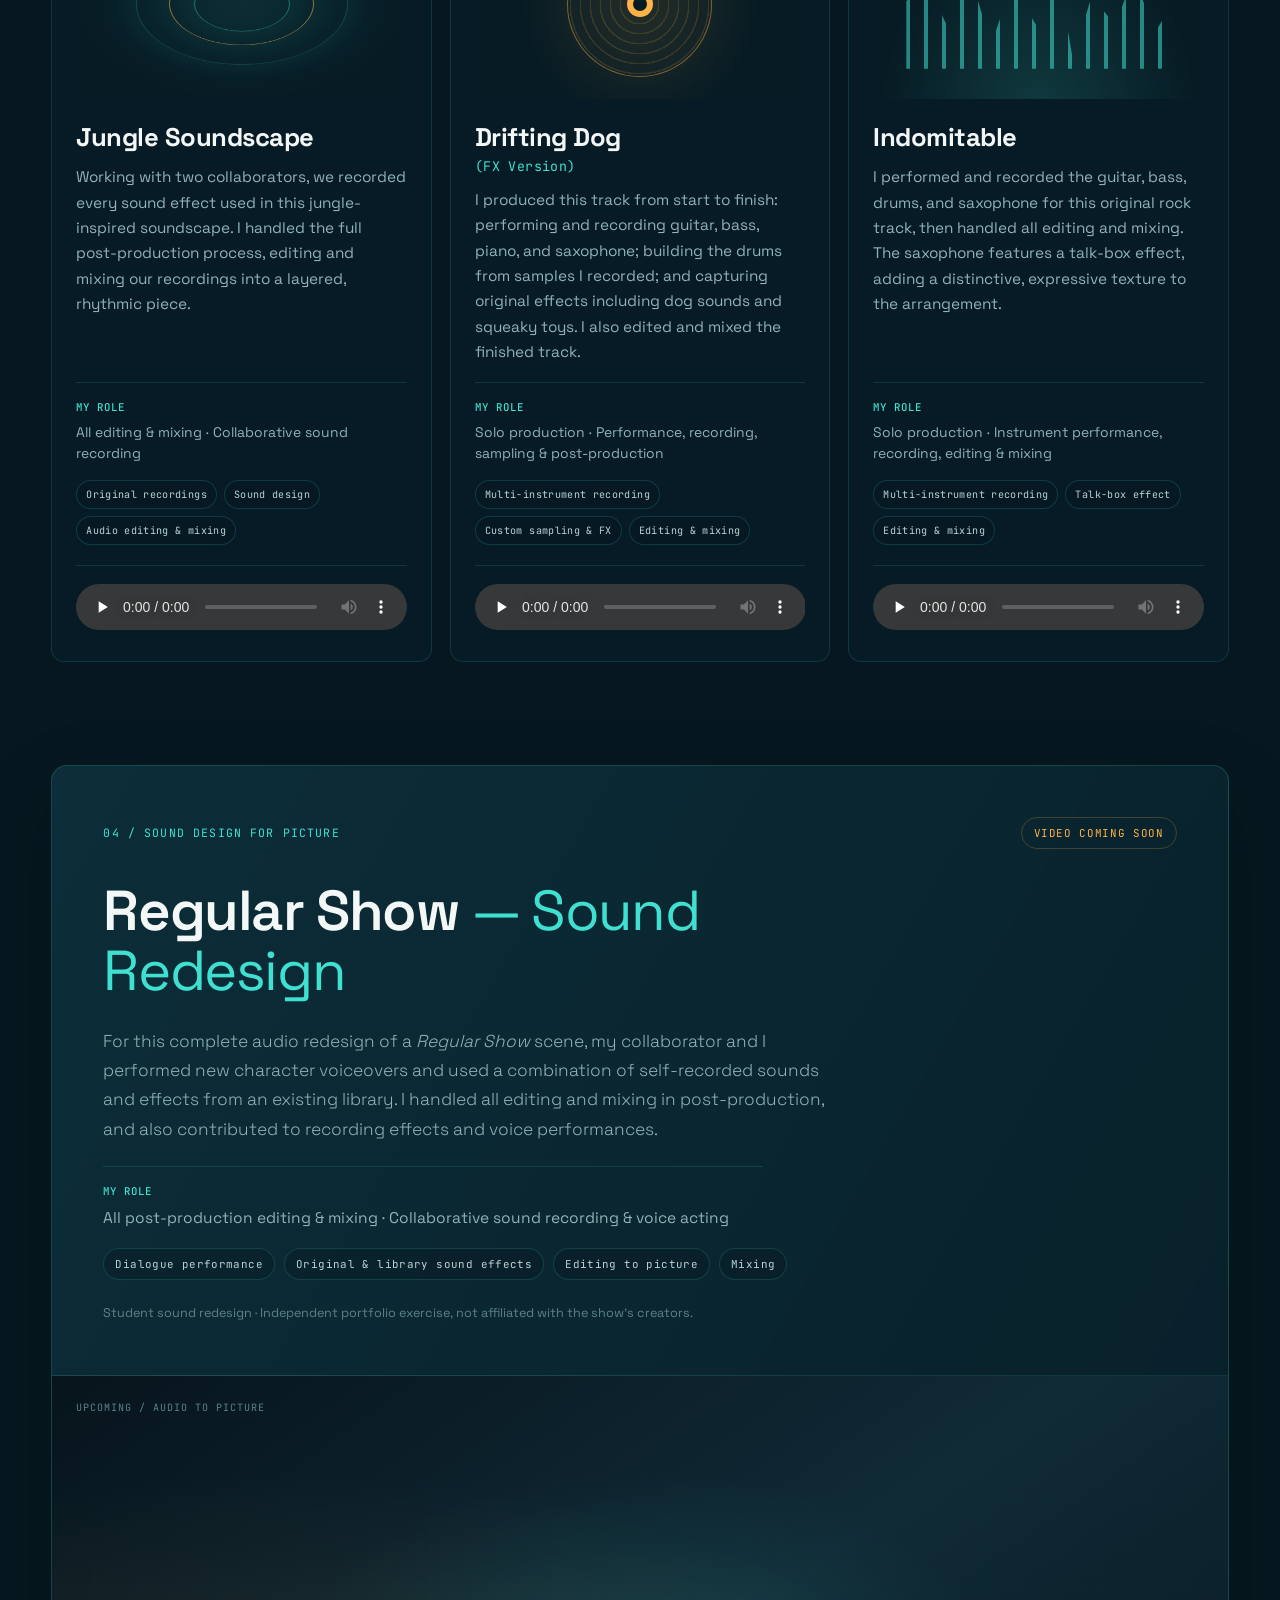
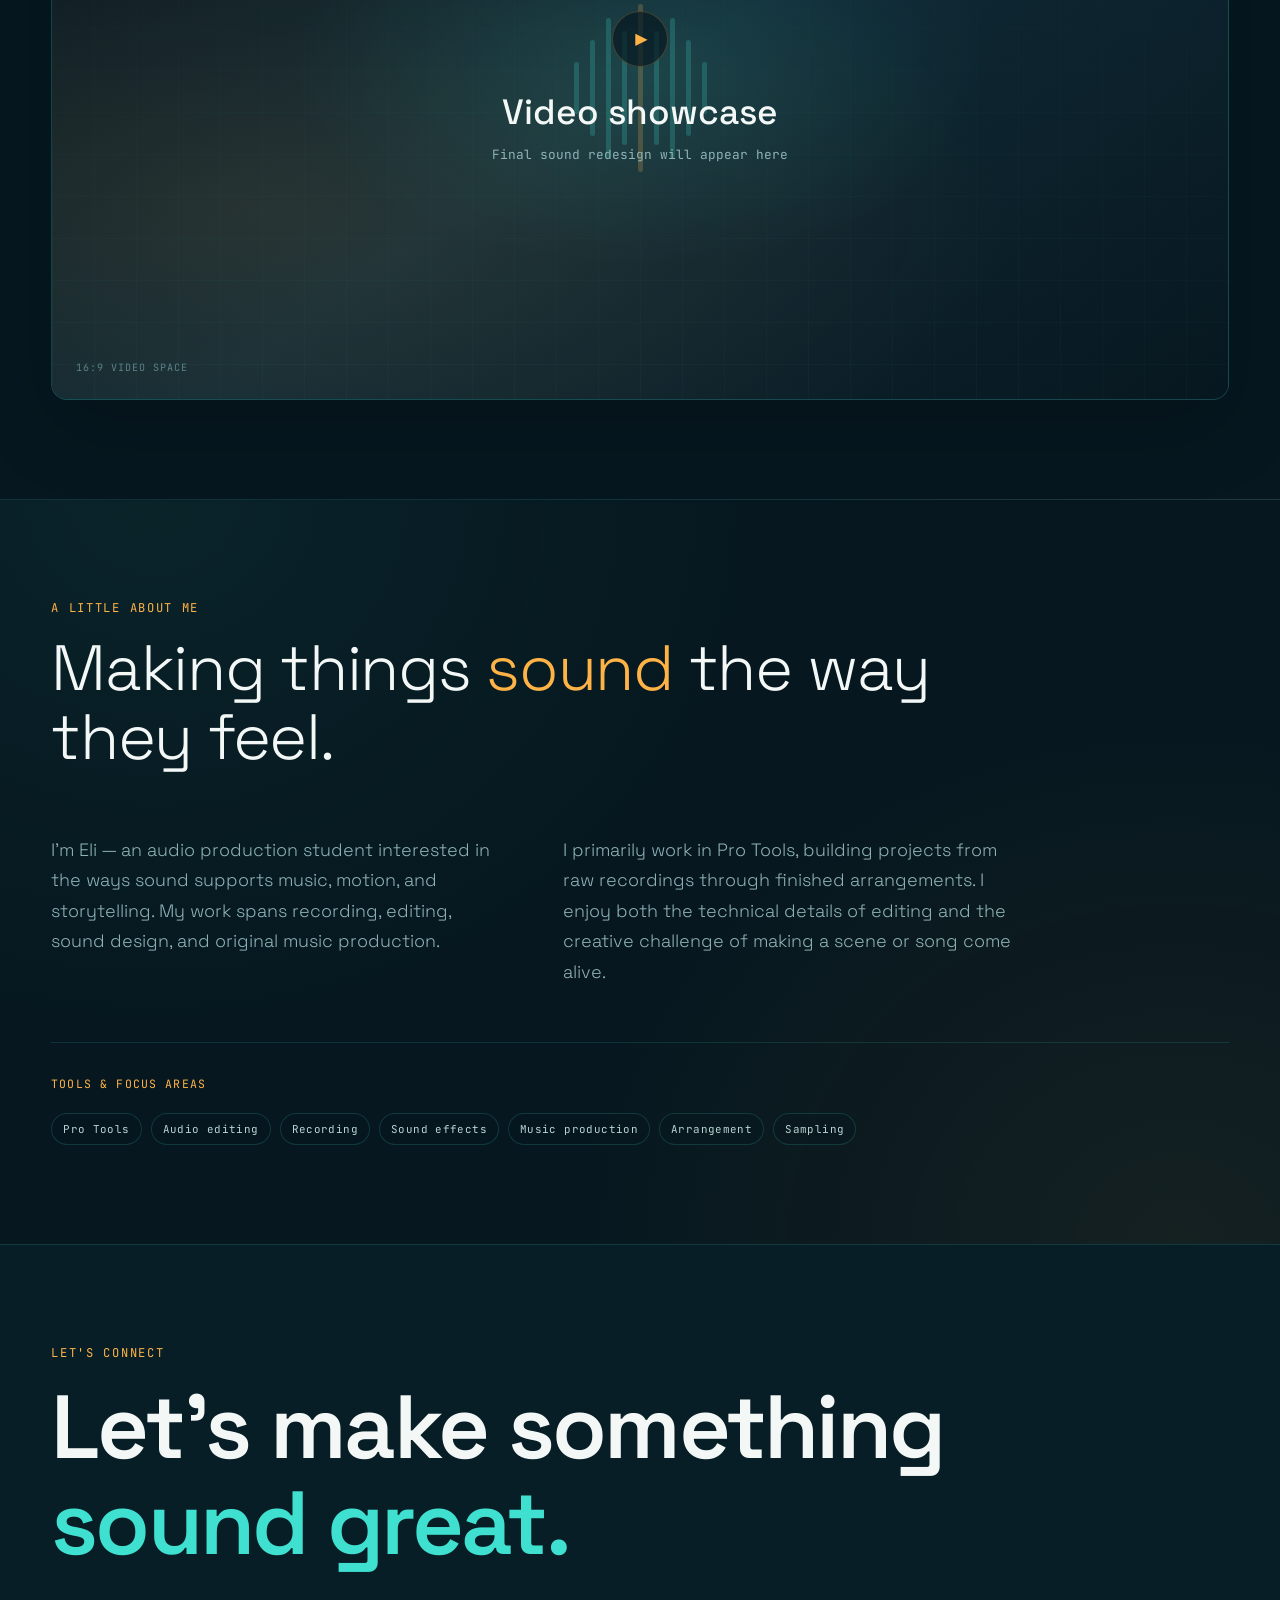
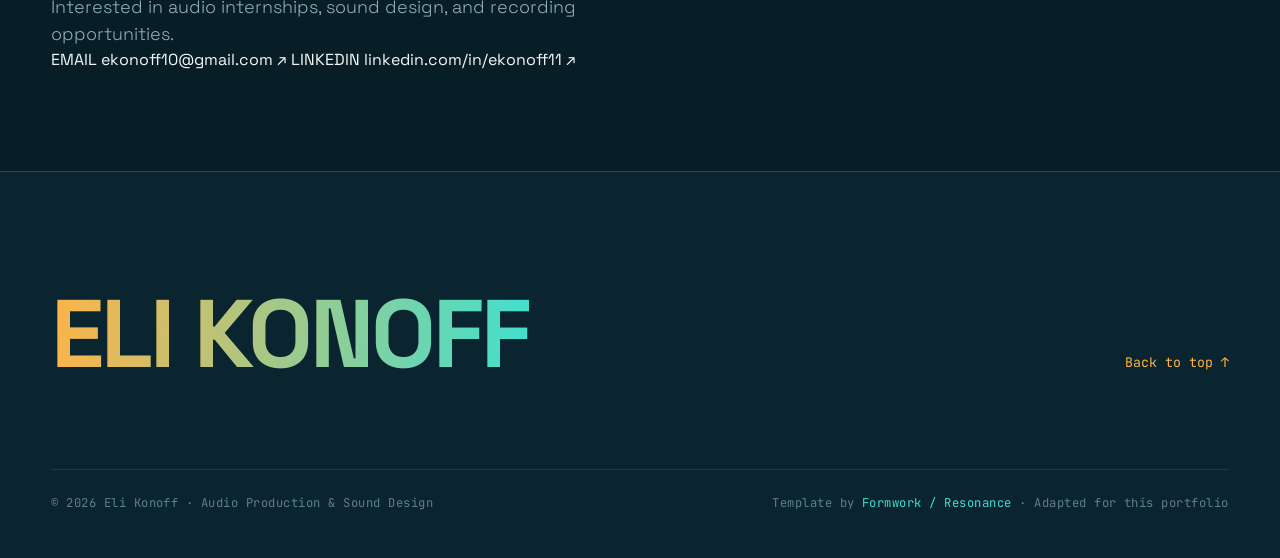
==== commit c780d2e1: "Add contact email and LinkedIn to Eli's portfolio" ====
--- a/index.html
+++ b/index.html
@@ -161,7 +161,22 @@
       <p class="kicker reveal">Let's connect</p>
       <h2 class="reveal">Let's make something <em>sound great.</em></h2>
       <p class="reveal">Interested in audio internships, sound design, and recording opportunities.</p>
-      <a class="contact-link reveal" href="https://github.com/ekonoff" target="_blank" rel="noopener noreferrer">View my GitHub profile <span aria-hidden="true">↗</span></a>
+      <div class="contact-methods reveal" aria-label="Contact methods">
+        <a class="contact-method" href="mailto:ekonoff10@gmail.com" aria-label="Email Eli Konoff at ekonoff10@gmail.com">
+          <span class="contact-method-info">
+            <span class="contact-method-label">EMAIL</span>
+            <span class="contact-method-value">ekonoff10@gmail.com</span>
+          </span>
+          <span class="contact-method-arrow" aria-hidden="true">↗</span>
+        </a>
+        <a class="contact-method" href="https://www.linkedin.com/in/ekonoff11/" target="_blank" rel="noopener noreferrer" aria-label="View Eli Konoff on LinkedIn (opens in a new tab)">
+          <span class="contact-method-info">
+            <span class="contact-method-label">LINKEDIN</span>
+            <span class="contact-method-value">linkedin.com/in/ekonoff11</span>
+          </span>
+          <span class="contact-method-arrow" aria-hidden="true">↗</span>
+        </a>
+      </div>
     </div>
   </section>
 </main>
--- a/styles.css
+++ b/styles.css
@@ -82,37 +82,6 @@
 @keyframes sheen{to{background-position:100% 0}}
 .hero-sub{max-width:52ch;margin-top:clamp(20px,3.4vh,34px);font-size:clamp(1rem,1.55vw,1.28rem);
   color:var(--dim);font-weight:300;line-height:1.6}
-
-/* ---- hero controls ---- */
-.hero-controls{display:flex;align-items:center;gap:clamp(16px,2.4vw,28px);flex-wrap:wrap;
-  margin-top:clamp(28px,4.4vh,46px)}
-.play{display:inline-flex;align-items:center;gap:15px;cursor:pointer;font-family:inherit;
-  color:#06171f;font-weight:600;font-size:.98rem;letter-spacing:.01em;
-  padding:13px 26px 13px 15px;border:none;border-radius:44px;
-  background:linear-gradient(100deg,var(--amber),#ffd08a);
-  box-shadow:0 10px 34px -12px rgba(255,179,71,.7);transition:transform .35s var(--ease),box-shadow .35s,filter .35s}
-.play:hover{transform:translateY(-2px);box-shadow:0 16px 42px -12px rgba(255,179,71,.85)}
-.play:active{transform:translateY(0)}
-.play-icon{position:relative;width:34px;height:34px;border-radius:50%;background:#06171f;flex:none}
-.play-icon::before{content:"";position:absolute;top:50%;left:53%;transform:translate(-50%,-50%);
-  width:0;height:0;border-left:12px solid var(--amber);border-top:8px solid transparent;border-bottom:8px solid transparent;
-  transition:opacity .2s}
-.play-icon::after{content:"";position:absolute;top:50%;left:50%;transform:translate(-50%,-50%);
-  width:12px;height:12px;opacity:0;
-  border-left:4px solid var(--amber);border-right:4px solid var(--amber);
-  transition:opacity .2s}
-.play.is-playing .play-icon::before{opacity:0}
-.play.is-playing .play-icon::after{opacity:1}
-.play[disabled]{cursor:not-allowed;filter:grayscale(.5) brightness(.8);box-shadow:none}
-.play[disabled]:hover{transform:none}
-
-.readout{display:inline-flex;align-items:center;gap:10px;
-  font-family:"JetBrains Mono",monospace;font-size:.74rem;letter-spacing:.08em;text-transform:uppercase;
-  color:var(--dim);padding:8px 14px;border:1px solid var(--line);border-radius:40px;background:rgba(10,36,48,.4)}
-.readout .dot{width:7px;height:7px;border-radius:50%;background:var(--faint);flex:none;transition:background .3s}
-.readout.live .dot{background:var(--cyan);animation:blink 1.4s steps(2) infinite}
-.readout.live{color:var(--ink);border-color:var(--line-warm)}
-@keyframes blink{50%{opacity:.25}}
 
 /* ---- visualizer ---- */
 .bars{width:100%;height:104px;margin-top:clamp(30px,5vh,54px)}
@@ -199,12 +168,11 @@
 .js .reveal.is-in{opacity:1;transform:none;transition:opacity .9s var(--ease),transform .9s var(--ease)}
 
 /* ---- hero intro — compositor-driven via .loaded ---- */
-.js .hero .eyebrow,.js .hero-title .line,.js .hero-sub,.js .hero-controls,.js .bars,.js .viz-caption,.js .scroll-cue{
+.js .hero .eyebrow,.js .hero-title .line,.js .hero-sub,.js .bars,.js .viz-caption,.js .scroll-cue{
   opacity:0;transform:translateY(26px);transition:opacity 1s var(--ease),transform 1s var(--ease)}
 .hero.loaded .eyebrow{opacity:1;transform:none}
 .hero.loaded .hero-title .line{opacity:1;transform:none;transition-delay:.12s}
 .hero.loaded .hero-sub{opacity:1;transform:none;transition-delay:.26s}
-.hero.loaded .hero-controls{opacity:1;transform:none;transition-delay:.4s}
 .hero.loaded .bars{opacity:1;transform:none;transition-delay:.54s}
 .hero.loaded .viz-caption{opacity:1;transform:none;transition-delay:.62s}
 .hero.loaded .scroll-cue{opacity:1;transform:none;transition-delay:.8s}
@@ -215,10 +183,10 @@
 /* ---- reduced motion: static everything, force content visible ---- */
 @media (prefers-reduced-motion:reduce){
   .js .reveal,.js .reveal.is-in,
-  .js .hero .eyebrow,.js .hero-title .line,.js .hero-sub,.js .hero-controls,.js .bars,.js .viz-caption,.js .scroll-cue{
+  .js .hero .eyebrow,.js .hero-title .line,.js .hero-sub,.js .bars,.js .viz-caption,.js .scroll-cue{
     opacity:1!important;transform:none!important;transition:none!important}
   .grad{animation:none}
-  .brand-mark,.readout.live .dot,.scroll-cue span{animation:none}
+  .brand-mark,.scroll-cue span{animation:none}
   .cursor{display:none}
 }
 
@@ -229,10 +197,12 @@
    ============================================================ */
 .nav-links a:last-child{color:var(--dim)}
 .nav-links a:hover{color:var(--amber)}
-.hero-link{display:inline-flex;gap:1.5rem;align-items:center;margin-top:2rem;color:var(--amber);
-  font-family:"JetBrains Mono",monospace;font-size:.82rem;letter-spacing:.05em;text-transform:uppercase;
-  border-bottom:1px solid var(--line-warm);padding-bottom:9px;transition:color .3s,border-color .3s}
-.hero-link:hover{color:var(--cyan);border-color:var(--cyan)}
+.hero-link{display:inline-flex;gap:1.8rem;align-items:center;margin-top:2rem;padding:14px 24px;
+  background:linear-gradient(100deg,var(--amber),#ffd08a);color:#06171f;border-radius:40px;
+  box-shadow:0 10px 34px -12px rgba(255,179,71,.48);font-family:"JetBrains Mono",monospace;
+  font-size:.82rem;font-weight:600;letter-spacing:.05em;text-transform:uppercase;
+  transition:background .3s,box-shadow .3s,scale .3s}
+.hero-link:hover{background:linear-gradient(100deg,var(--cyan),#bff6ee);box-shadow:0 14px 35px -12px rgba(63,224,208,.38);scale:1.025}
 .hero-link span{font-size:1.1rem}
 .js .hero .hero-link{opacity:0;transform:translateY(26px);transition:opacity 1s var(--ease),transform 1s var(--ease)}
 .hero.loaded .hero-link{opacity:1;transform:none;transition-delay:.36s}
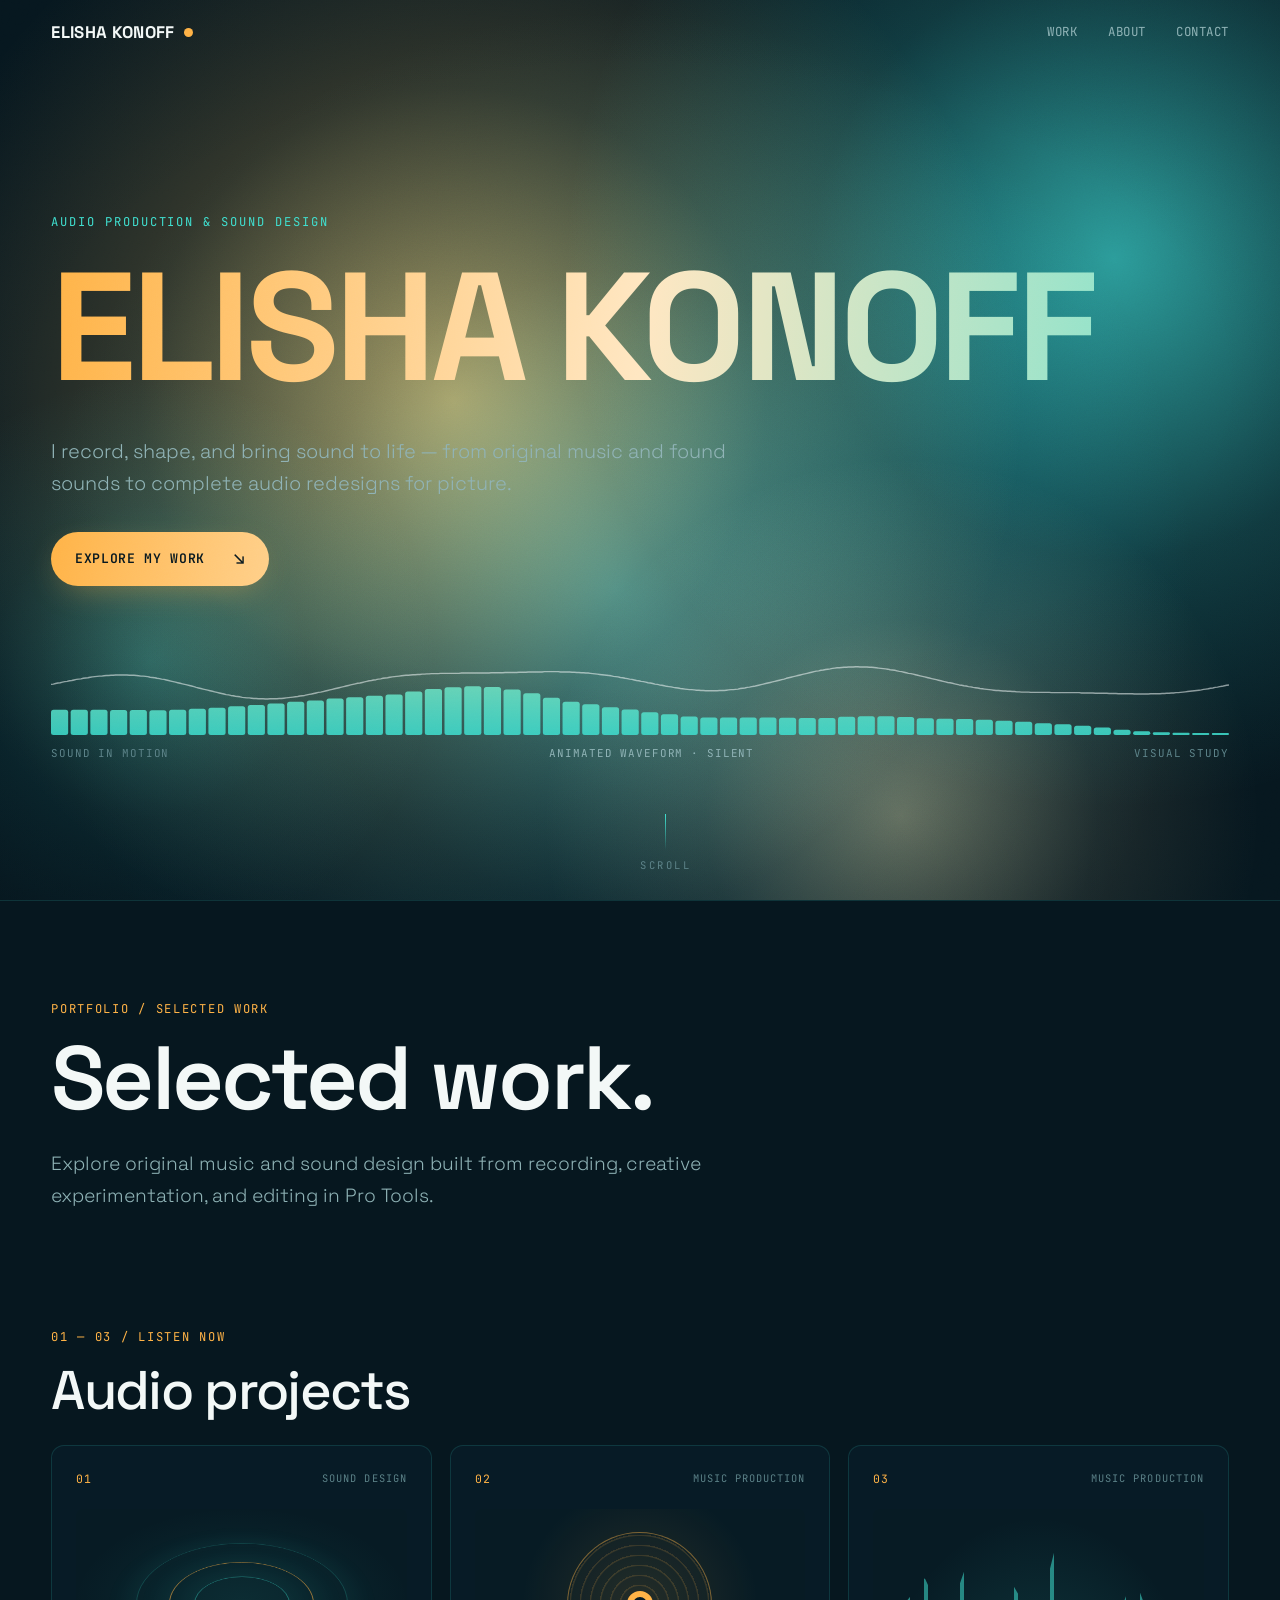
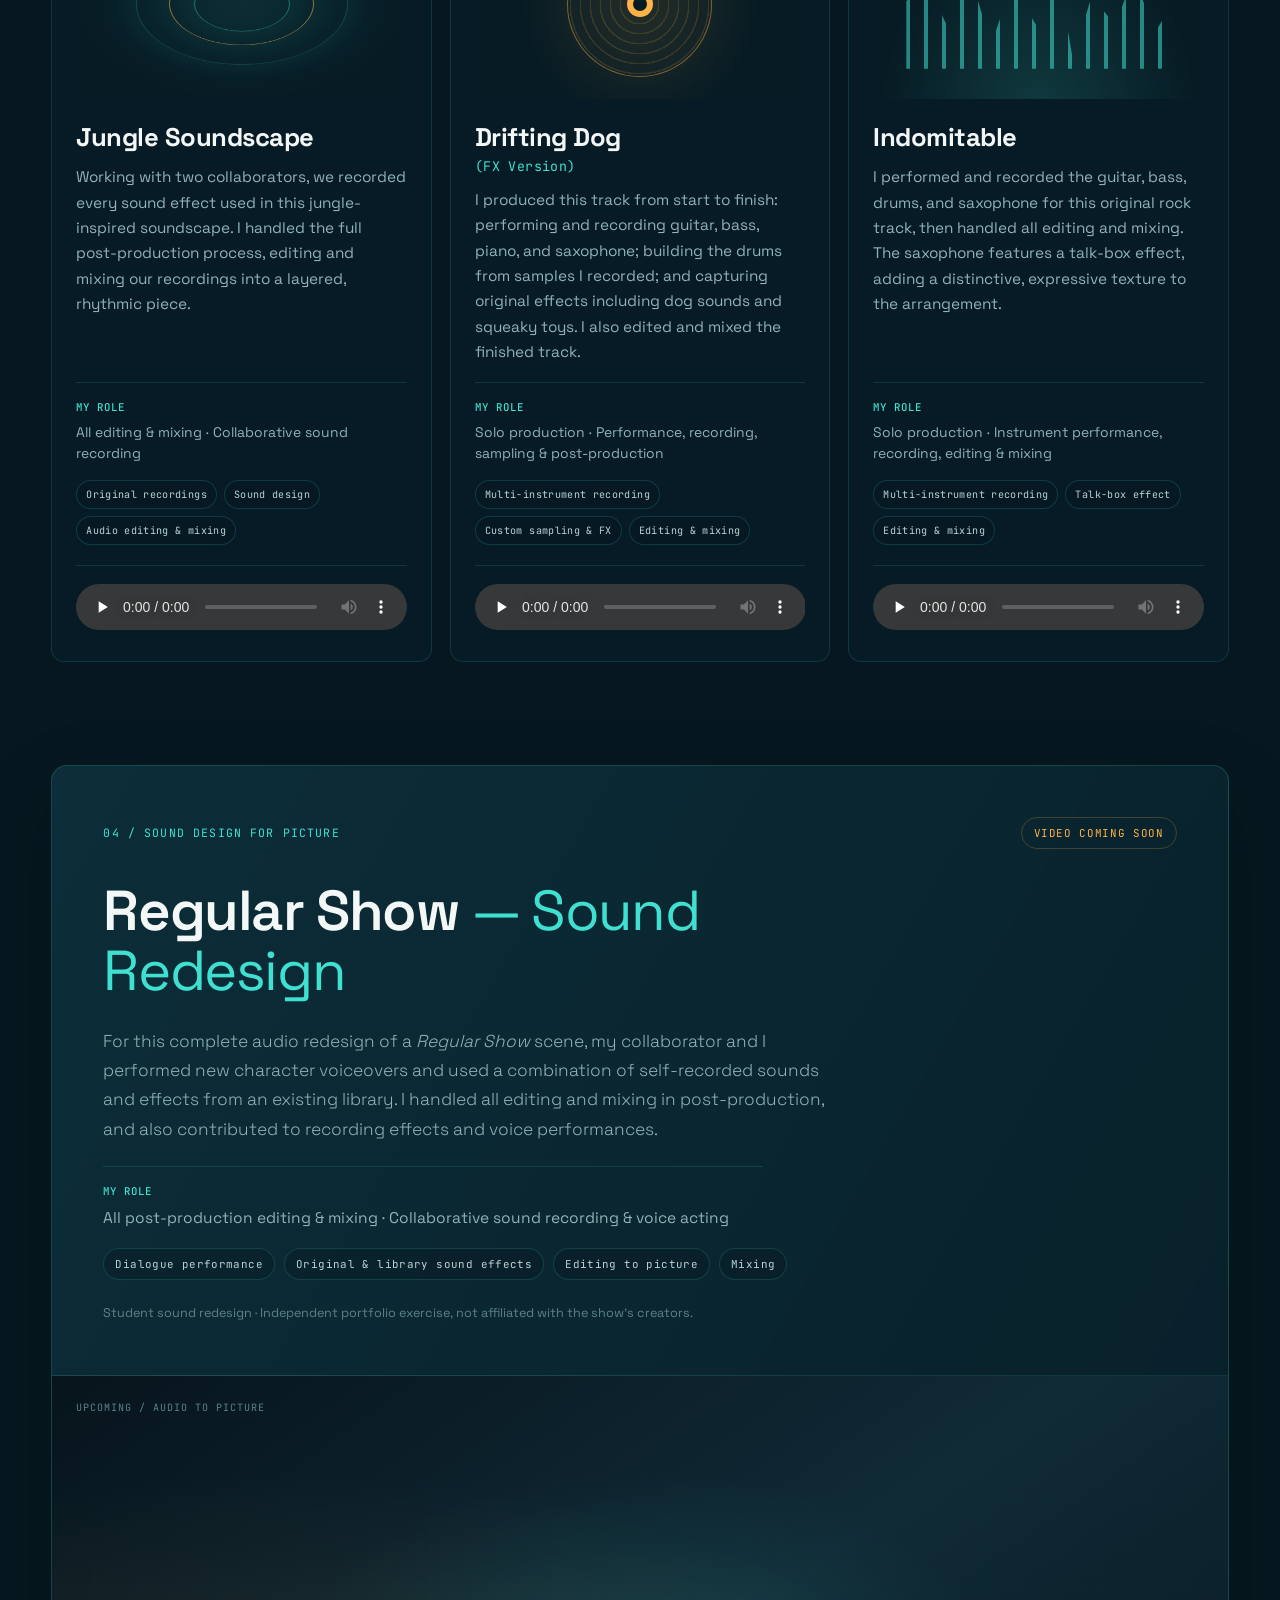
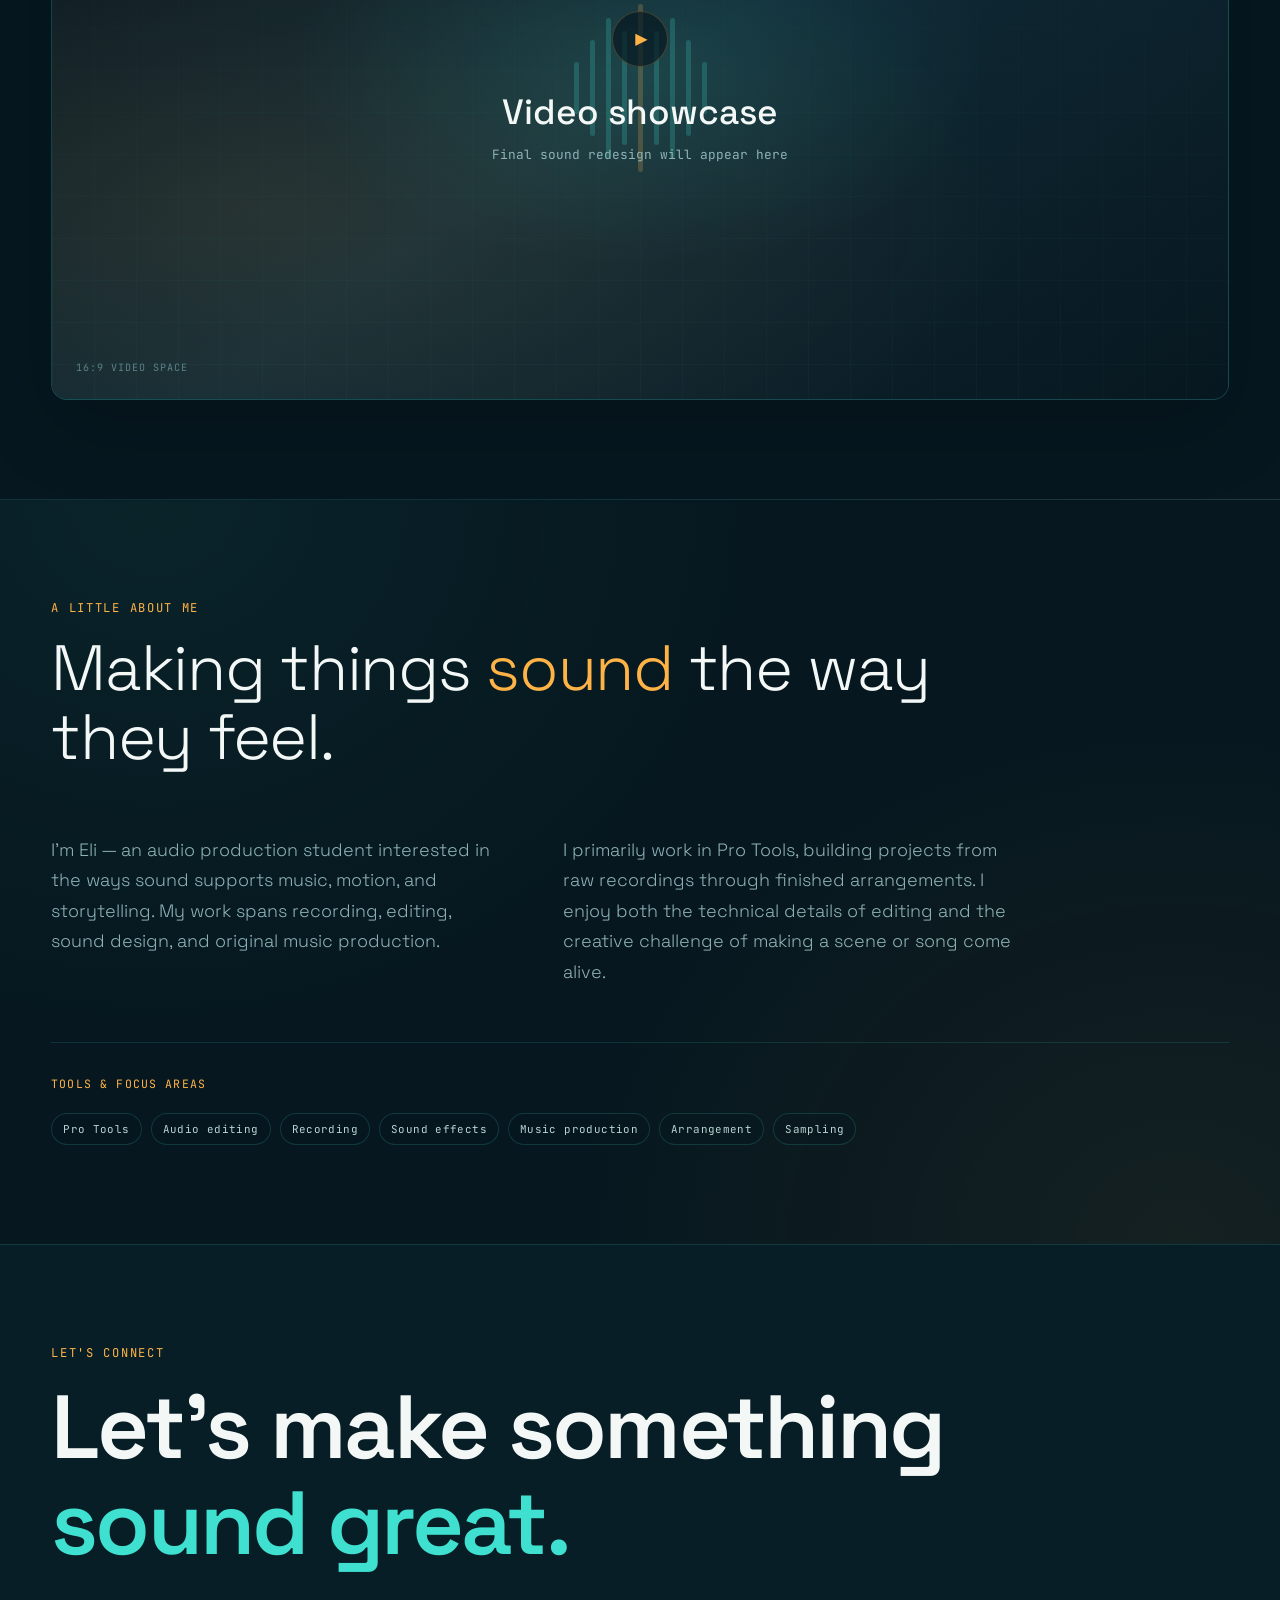
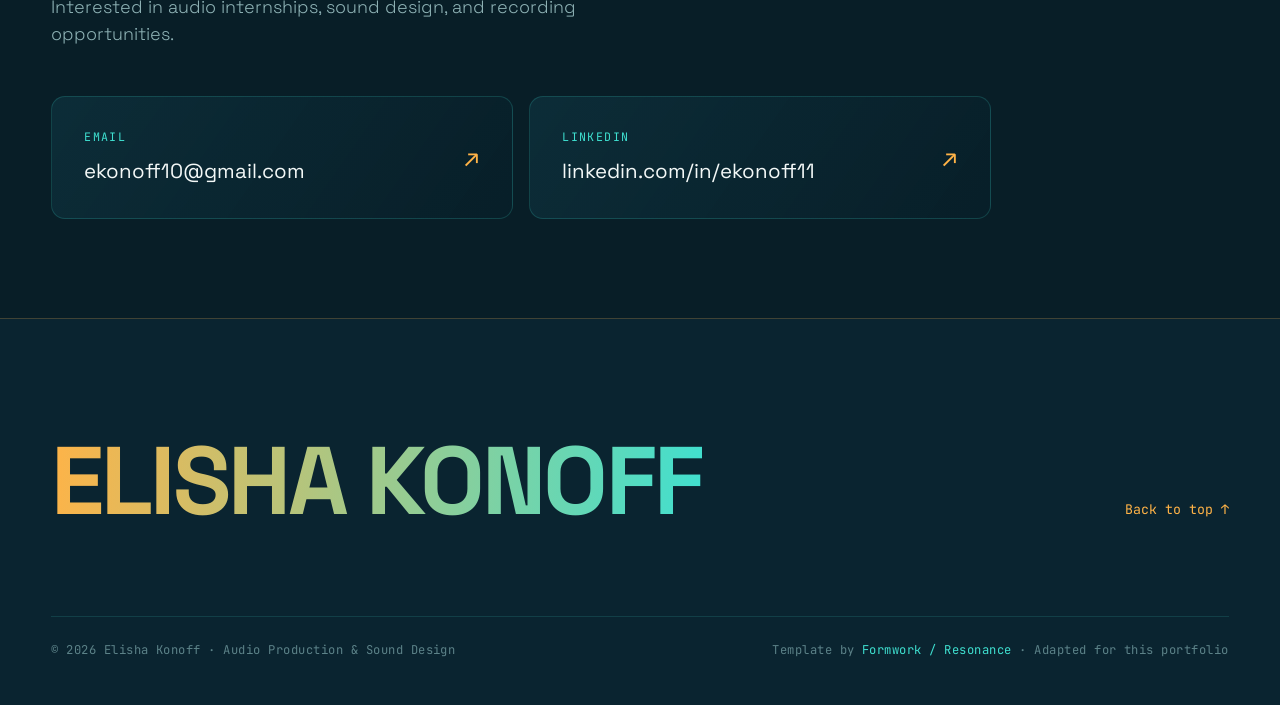
==== commit 76298e68: "Use Elisha Konoff as professional portfolio name while keeping Eli in bio" ====
--- a/index.html
+++ b/index.html
@@ -4,10 +4,10 @@
 <meta charset="utf-8" />
 <meta name="viewport" content="width=device-width, initial-scale=1" />
 <script>document.documentElement.classList.add('js')</script>
-<title>Eli Konoff | Audio Production &amp; Sound Design</title>
-<meta name="description" content="Eli Konoff — audio production, sound design, recording, editing, and creative sound portfolio." />
+<title>Elisha Konoff | Audio Production &amp; Sound Design</title>
+<meta name="description" content="Elisha Konoff — audio production, sound design, recording, editing, and creative sound portfolio." />
 <meta name="theme-color" content="#06171f" />
-<meta property="og:title" content="Eli Konoff | Audio Production &amp; Sound Design" />
+<meta property="og:title" content="Elisha Konoff | Audio Production &amp; Sound Design" />
 <meta property="og:description" content="Audio production, sound design, recording, editing, and creative sound." />
 <link rel="preconnect" href="https://fonts.googleapis.com" />
 <link rel="preconnect" href="https://fonts.gstatic.com" crossorigin />
@@ -19,8 +19,8 @@
 <div class="cursor" aria-hidden="true"></div>
 
 <header class="nav">
-  <a class="brand" href="./" aria-label="Eli Konoff — home">
-    ELI KONOFF<span class="brand-mark" aria-hidden="true"></span>
+  <a class="brand" href="./" aria-label="Elisha Konoff — home">
+    ELISHA KONOFF<span class="brand-mark" aria-hidden="true"></span>
   </a>
   <nav class="nav-links" aria-label="Primary">
     <a href="#work">Work</a>
@@ -34,7 +34,7 @@
     <canvas id="mesh" class="mesh" aria-hidden="true"></canvas>
     <div class="hero-inner">
       <p class="eyebrow reveal">Audio Production &amp; Sound Design</p>
-      <h1 class="hero-title"><span class="line"><span class="grad">ELI KONOFF</span></span></h1>
+      <h1 class="hero-title"><span class="line"><span class="grad">ELISHA KONOFF</span></span></h1>
       <p class="hero-sub reveal">I record, shape, and bring sound to life — from original music and found sounds to complete audio redesigns for picture.</p>
       <a class="hero-link reveal" href="#work">Explore my work <span aria-hidden="true">↘</span></a>
 
@@ -162,14 +162,14 @@
       <h2 class="reveal">Let's make something <em>sound great.</em></h2>
       <p class="reveal">Interested in audio internships, sound design, and recording opportunities.</p>
       <div class="contact-methods reveal" aria-label="Contact methods">
-        <a class="contact-method" href="mailto:ekonoff10@gmail.com" aria-label="Email Eli Konoff at ekonoff10@gmail.com">
+        <a class="contact-method" href="mailto:ekonoff10@gmail.com" aria-label="Email Elisha Konoff at ekonoff10@gmail.com">
           <span class="contact-method-info">
             <span class="contact-method-label">EMAIL</span>
             <span class="contact-method-value">ekonoff10@gmail.com</span>
           </span>
           <span class="contact-method-arrow" aria-hidden="true">↗</span>
         </a>
-        <a class="contact-method" href="https://www.linkedin.com/in/ekonoff11/" target="_blank" rel="noopener noreferrer" aria-label="View Eli Konoff on LinkedIn (opens in a new tab)">
+        <a class="contact-method" href="https://www.linkedin.com/in/ekonoff11/" target="_blank" rel="noopener noreferrer" aria-label="View Elisha Konoff on LinkedIn (opens in a new tab)">
           <span class="contact-method-info">
             <span class="contact-method-label">LINKEDIN</span>
             <span class="contact-method-value">linkedin.com/in/ekonoff11</span>
@@ -183,11 +183,11 @@
 
 <footer class="footer">
   <div class="footer-top">
-    <a class="footer-brand" href="#top">ELI KONOFF</a>
+    <a class="footer-brand" href="#top">ELISHA KONOFF</a>
     <a class="footer-back" href="#top">Back to top ↑</a>
   </div>
   <div class="footer-bottom">
-    <span>© 2026 Eli Konoff · Audio Production &amp; Sound Design</span>
+    <span>© 2026 Elisha Konoff · Audio Production &amp; Sound Design</span>
     <span>Template by <a href="https://github.com/shellcat-com/formwork-resonance" target="_blank" rel="noopener noreferrer">Formwork / Resonance</a> · Adapted for this portfolio</span>
   </div>
 </footer>
--- a/styles.css
+++ b/styles.css
@@ -299,6 +299,22 @@
   background:var(--amber);color:#06171f;border-radius:40px;font-weight:600;
   transition:transform .25s var(--ease),background .25s}
 .contact-link:hover{transform:translateY(-3px);background:var(--cyan)}
+.contact-methods{margin-top:clamp(28px,4vw,48px);display:grid;
+  grid-template-columns:repeat(2,minmax(0,1fr));gap:16px;max-width:940px}
+.contact-method{min-width:0;display:flex;align-items:center;justify-content:space-between;gap:16px;
+  padding:clamp(20px,3vw,32px);border:1px solid rgba(63,224,208,.18);
+  background:linear-gradient(125deg,rgba(16,57,70,.55),rgba(8,31,41,.8));
+  border-radius:14px;transition:border-color .25s,background .25s,transform .25s var(--ease)}
+.contact-method:hover{border-color:rgba(255,179,71,.62);transform:translateY(-3px)}
+.contact-method:focus-visible{outline:2px solid var(--amber);outline-offset:4px}
+.contact-method-info{display:flex;flex-direction:column;gap:11px;min-width:0}
+.contact-method-label{font-family:"JetBrains Mono",monospace;letter-spacing:.12em;
+  color:var(--cyan);font-size:.73rem}
+.contact-method-value{font-size:clamp(.95rem,1.65vw,1.28rem);color:var(--ink);
+  overflow-wrap:anywhere;line-height:1.4}
+.contact-method-arrow{font-size:1.6rem;color:var(--amber);flex-shrink:0;transition:transform .25s}
+.contact-method:hover .contact-method-arrow{transform:translate(3px,-3px)}
+@media(max-width:700px){.contact-methods{grid-template-columns:1fr}}
 .footer-back{color:var(--amber);font-family:"JetBrains Mono",monospace;font-size:.83rem}
 .footer-back:hover{color:var(--cyan)}
 @media(max-width:900px){.project-grid{grid-template-columns:repeat(2,minmax(0,1fr))}}
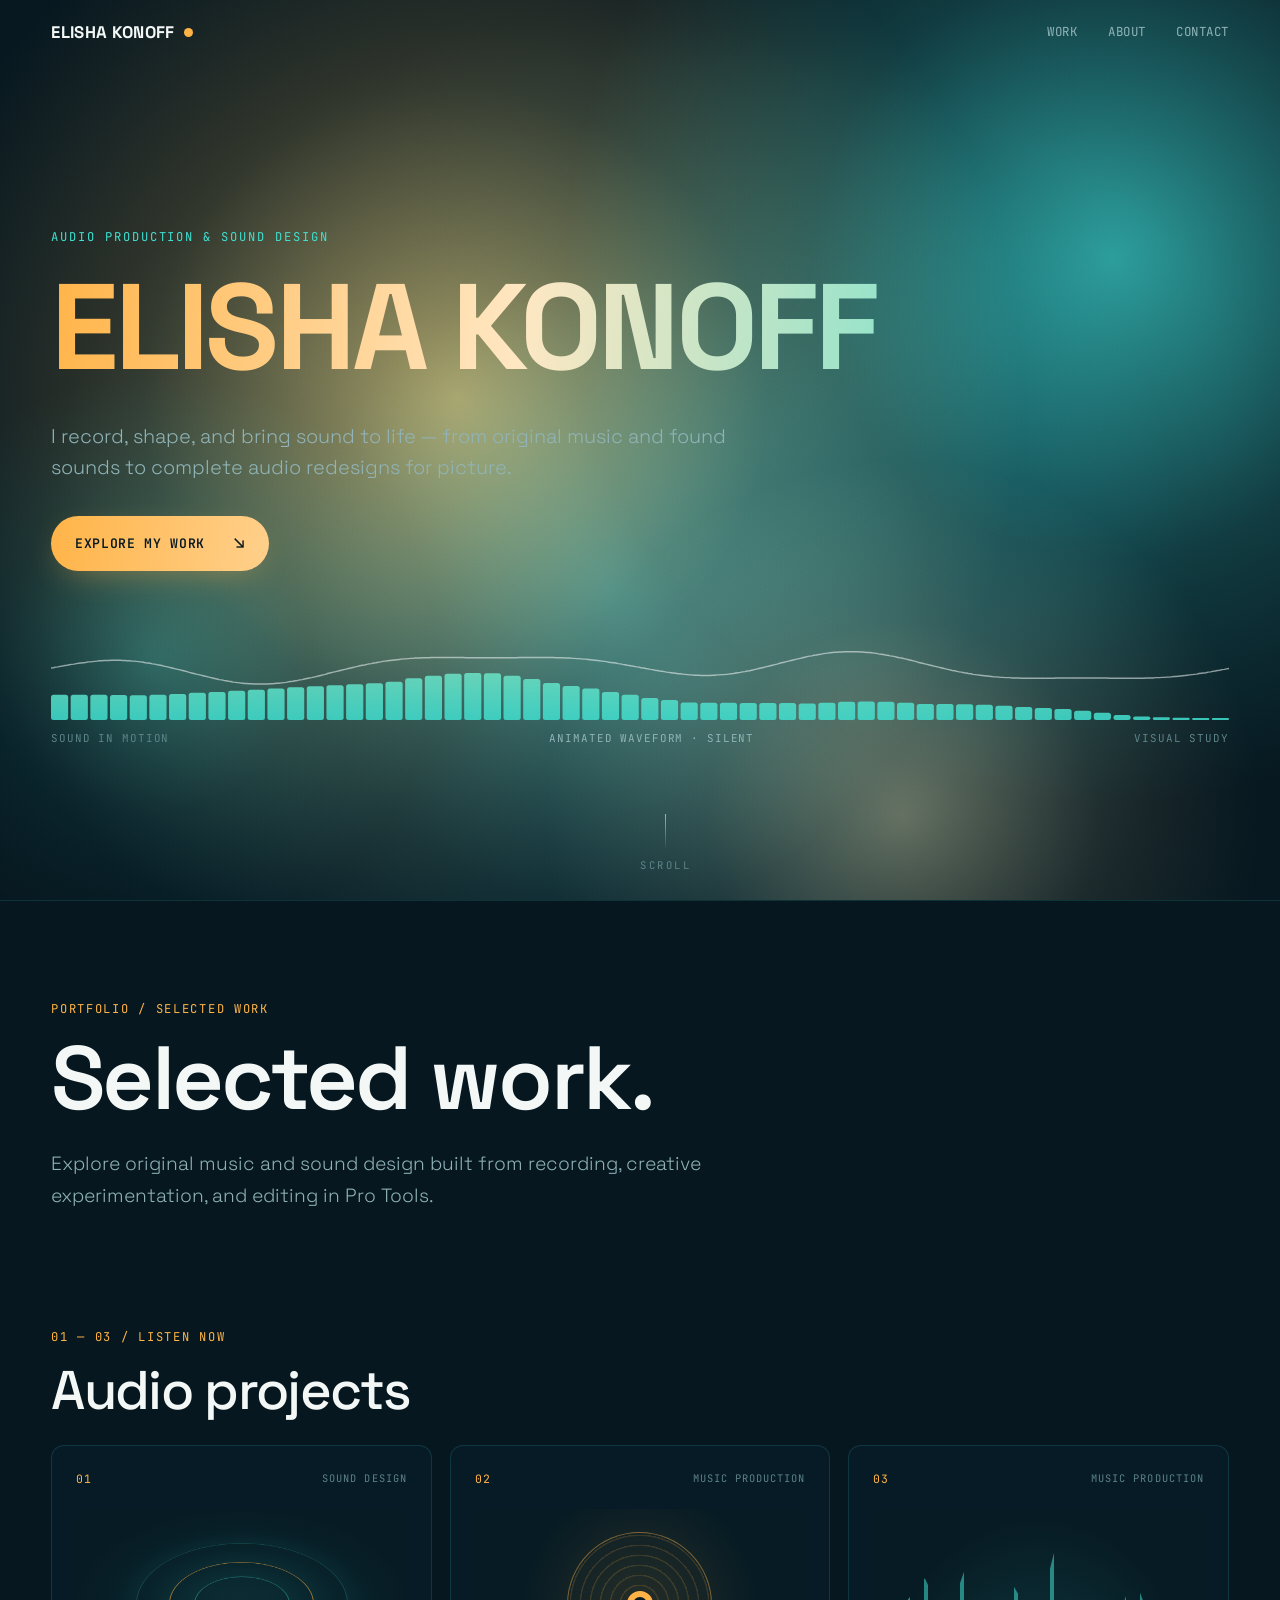
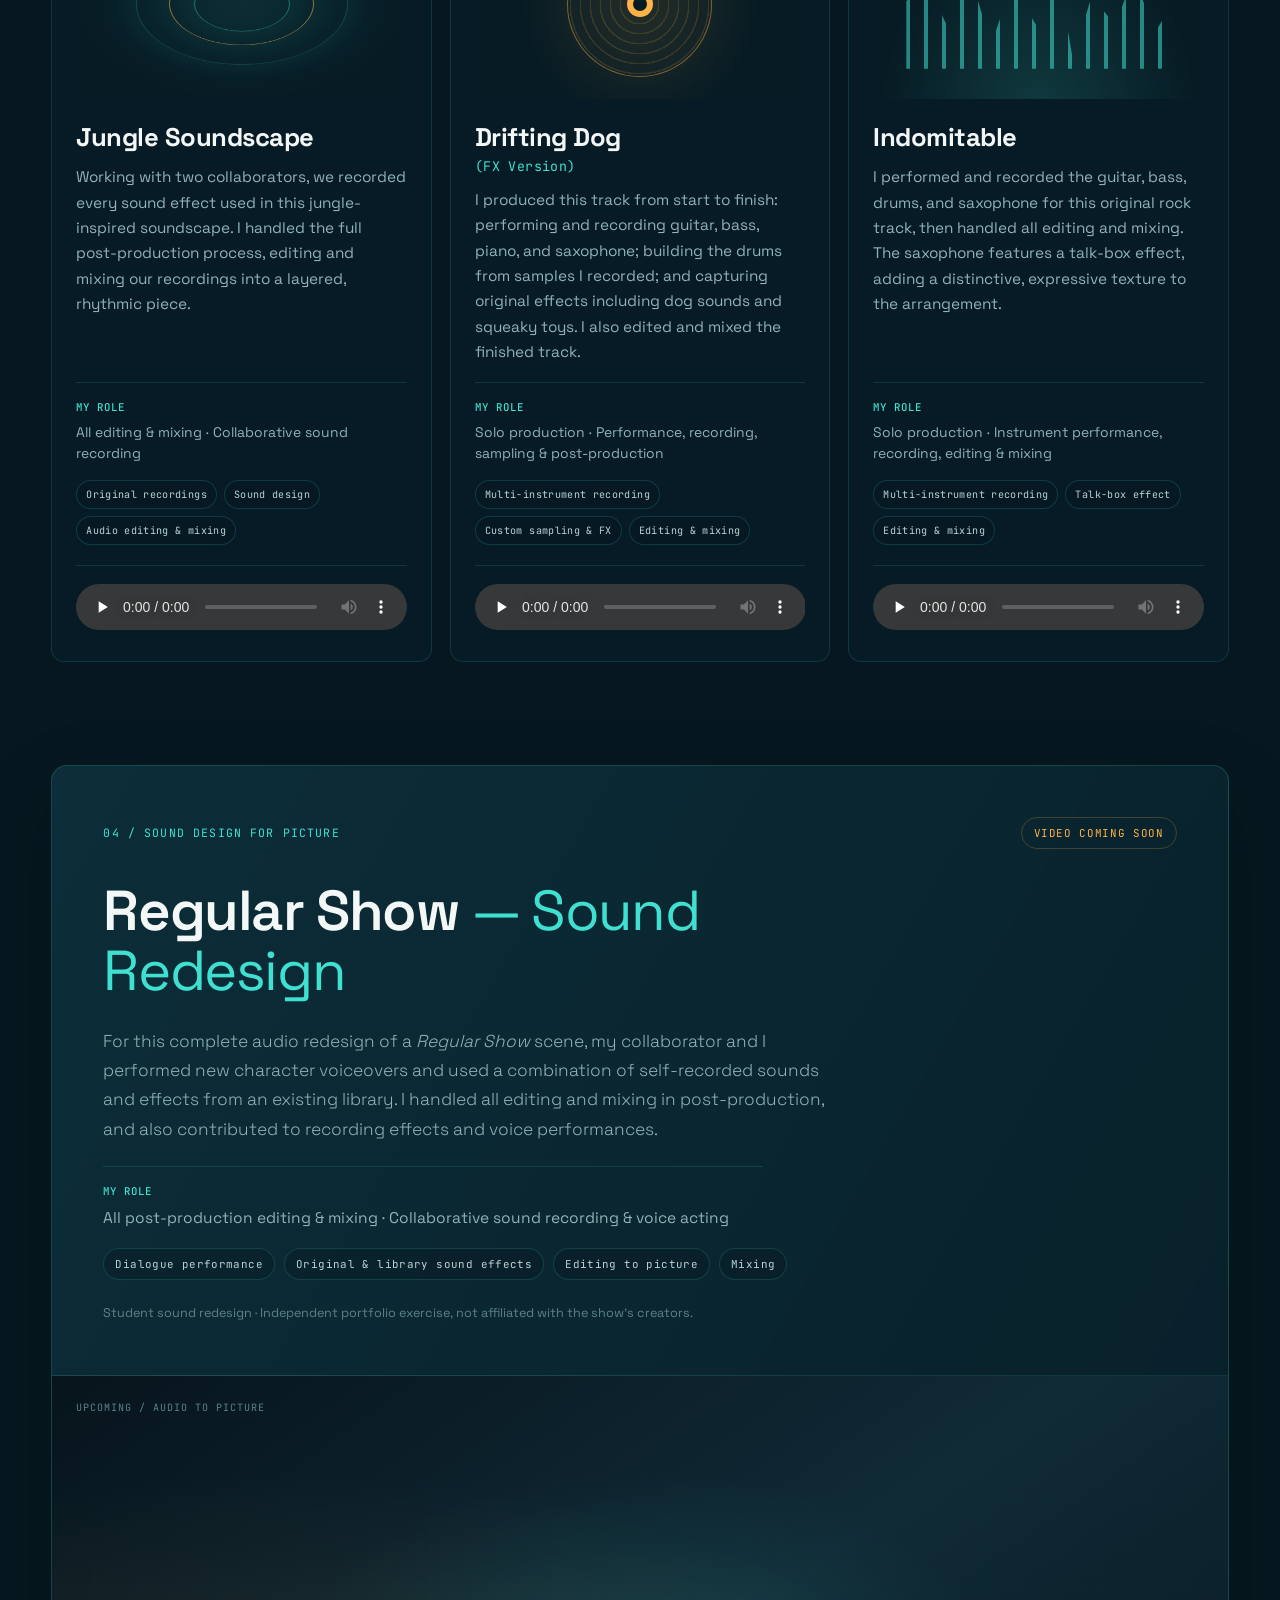
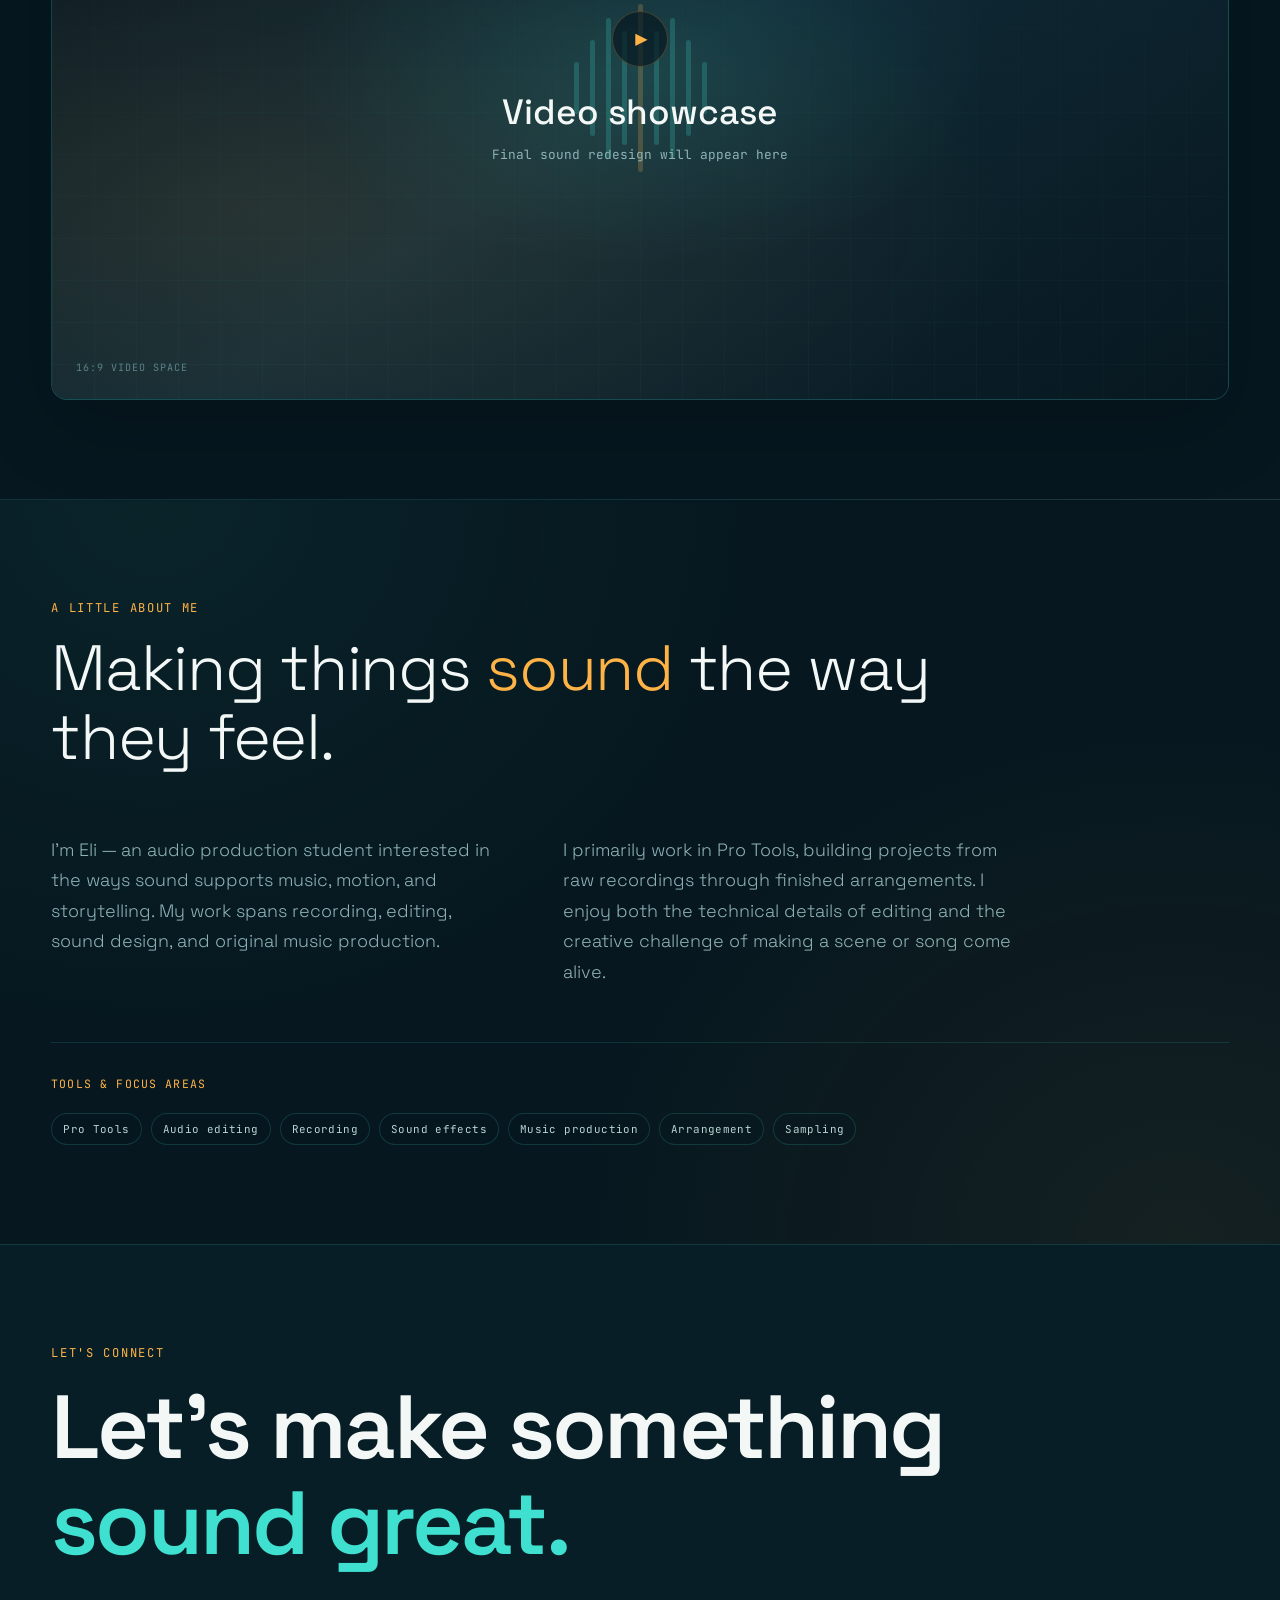
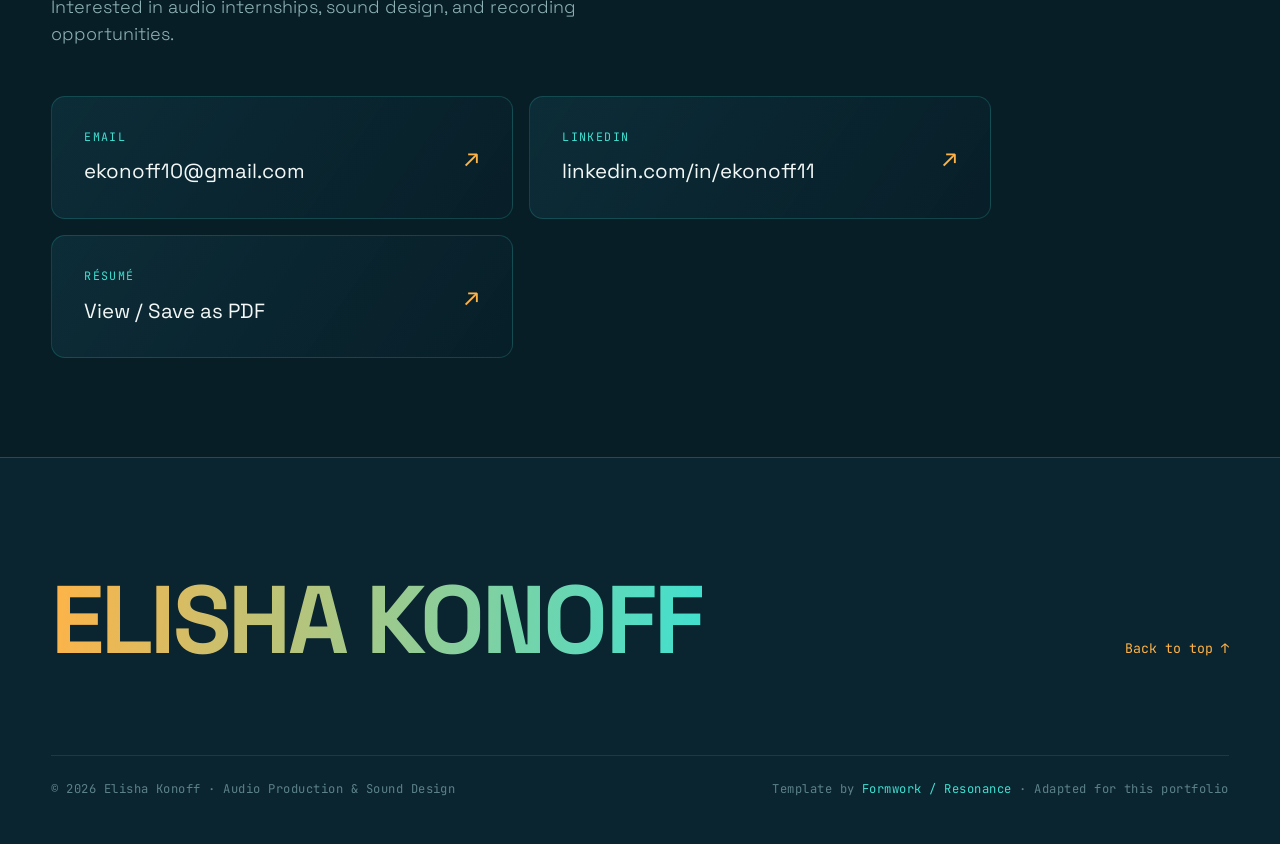
==== commit 2ec0d186: "Link printable résumé alongside email and LinkedIn" ====
--- a/index.html
+++ b/index.html
@@ -176,6 +176,13 @@
           </span>
           <span class="contact-method-arrow" aria-hidden="true">↗</span>
         </a>
+        <a class="contact-method" href="./resume/" aria-label="View Elisha Konoff's résumé">
+          <span class="contact-method-info">
+            <span class="contact-method-label">RÉSUMÉ</span>
+            <span class="contact-method-value">View / Save as PDF</span>
+          </span>
+          <span class="contact-method-arrow" aria-hidden="true">↗</span>
+        </a>
       </div>
     </div>
   </section>
--- a/styles.css
+++ b/styles.css
@@ -74,7 +74,7 @@
 
 .eyebrow{font-family:"JetBrains Mono",monospace;font-size:.76rem;letter-spacing:.16em;text-transform:uppercase;
   color:var(--cyan);margin-bottom:clamp(18px,3vh,30px)}
-.hero-title{font-size:clamp(3rem,12vw,10rem);line-height:.9;letter-spacing:-.03em;font-weight:700}
+.hero-title{font-size:clamp(2.7rem,9.5vw,9rem);line-height:.9;letter-spacing:-.03em;font-weight:700}
 .hero-title .line{display:block;overflow:hidden;padding-bottom:.06em}
 .grad{background:linear-gradient(96deg,var(--amber) 0%,#ffe7c2 26%,var(--cyan) 62%,#bff6ee 100%);
   background-size:220% 100%;-webkit-background-clip:text;background-clip:text;
@@ -320,7 +320,7 @@
 @media(max-width:900px){.project-grid{grid-template-columns:repeat(2,minmax(0,1fr))}}
 @media(max-width:630px){
   .nav{gap:12px}.brand{font-size:.86rem}.nav-links{gap:12px;font-size:.65rem}
-  .hero-title{font-size:clamp(2.6rem,11.5vw,6rem)}
+  .hero-title{font-size:clamp(2.25rem,9vw,5rem)}
   .video-slot{min-height:270px}
   .project-grid{grid-template-columns:1fr}
   .project-art{height:170px}
@@ -330,7 +330,7 @@
   .video-corner{left:16px}
   .viz-caption span:nth-child(2){font-size:.56rem;text-align:center}
 }
-@media(max-width:380px){.nav-links{gap:9px;font-size:.6rem}.brand{font-size:.79rem}.hero-title{font-size:11vw}}
+@media(max-width:380px){.nav-links{gap:9px;font-size:.6rem}.brand{font-size:.79rem}.hero-title{font-size:9vw}}
 @media(prefers-reduced-motion:reduce){
   .js .hero .hero-link{opacity:1!important;transform:none!important;transition:none!important}
   .project-card:hover{transform:none}
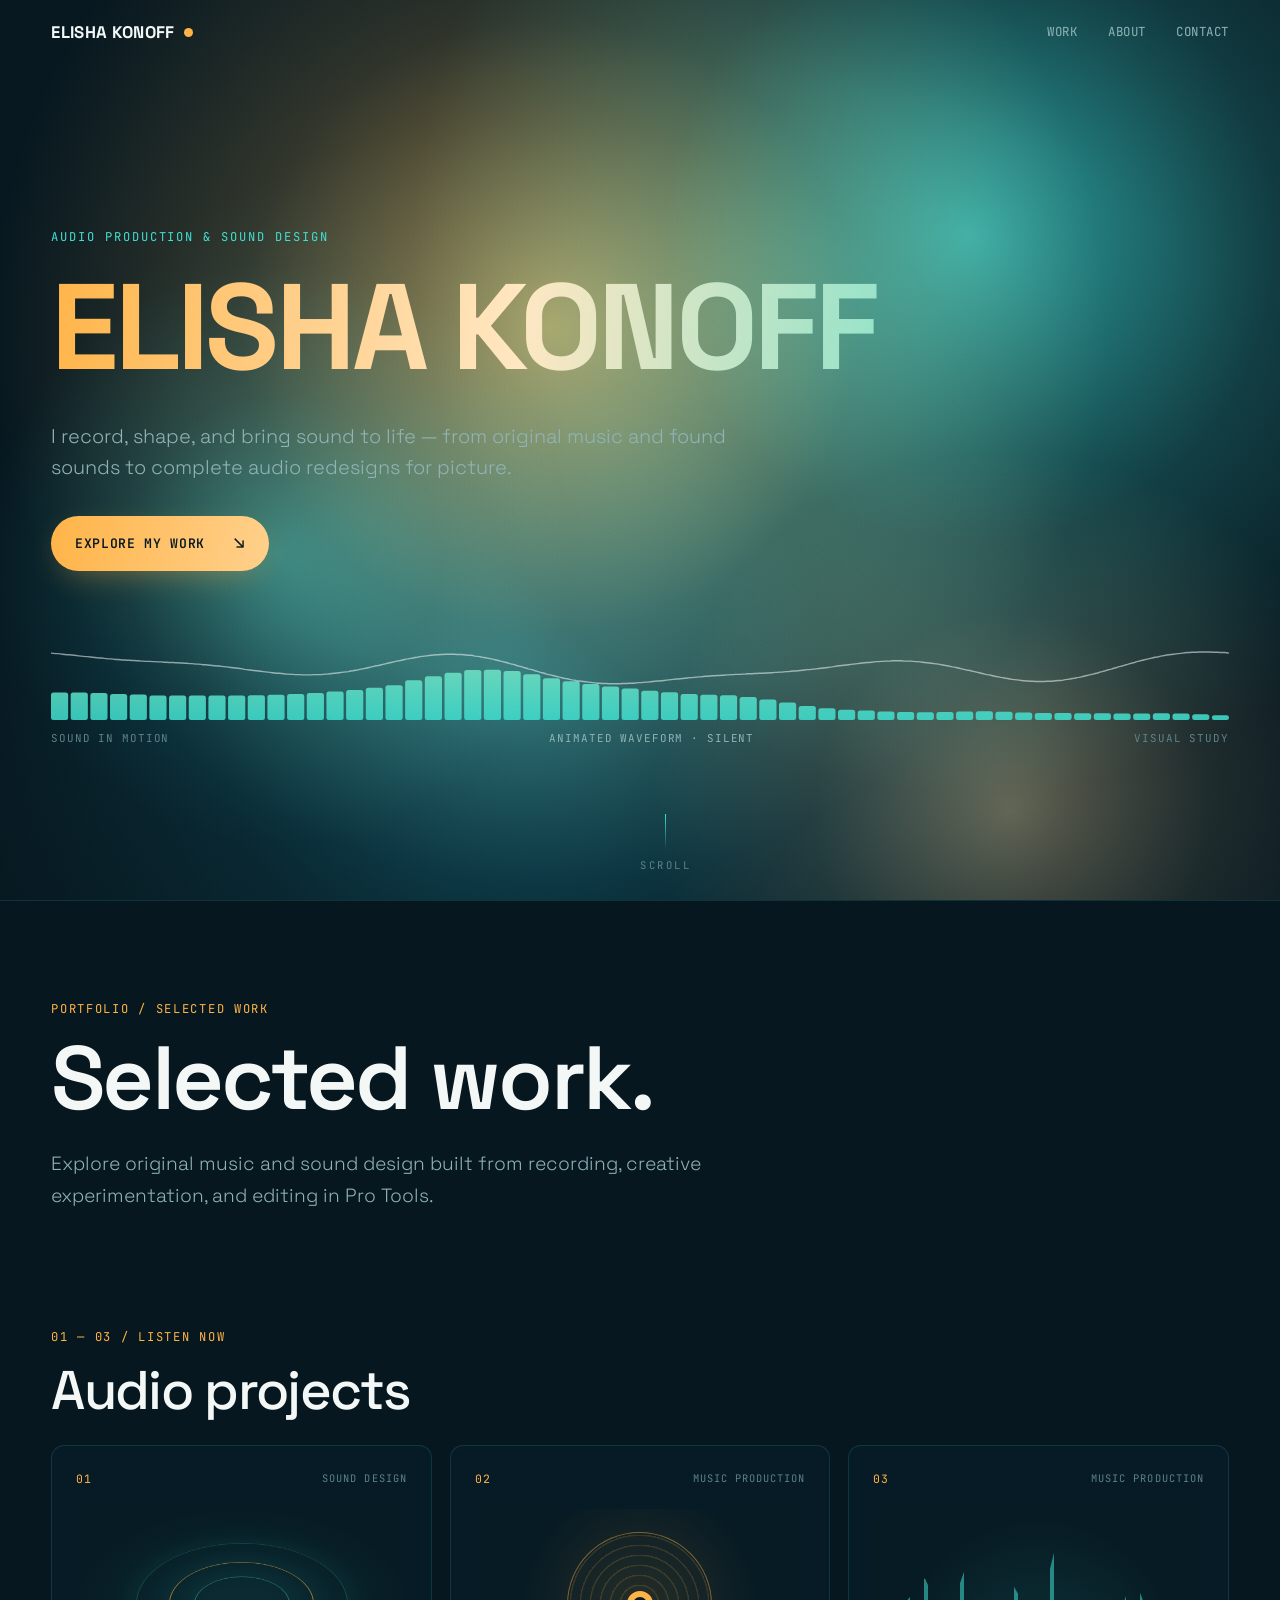
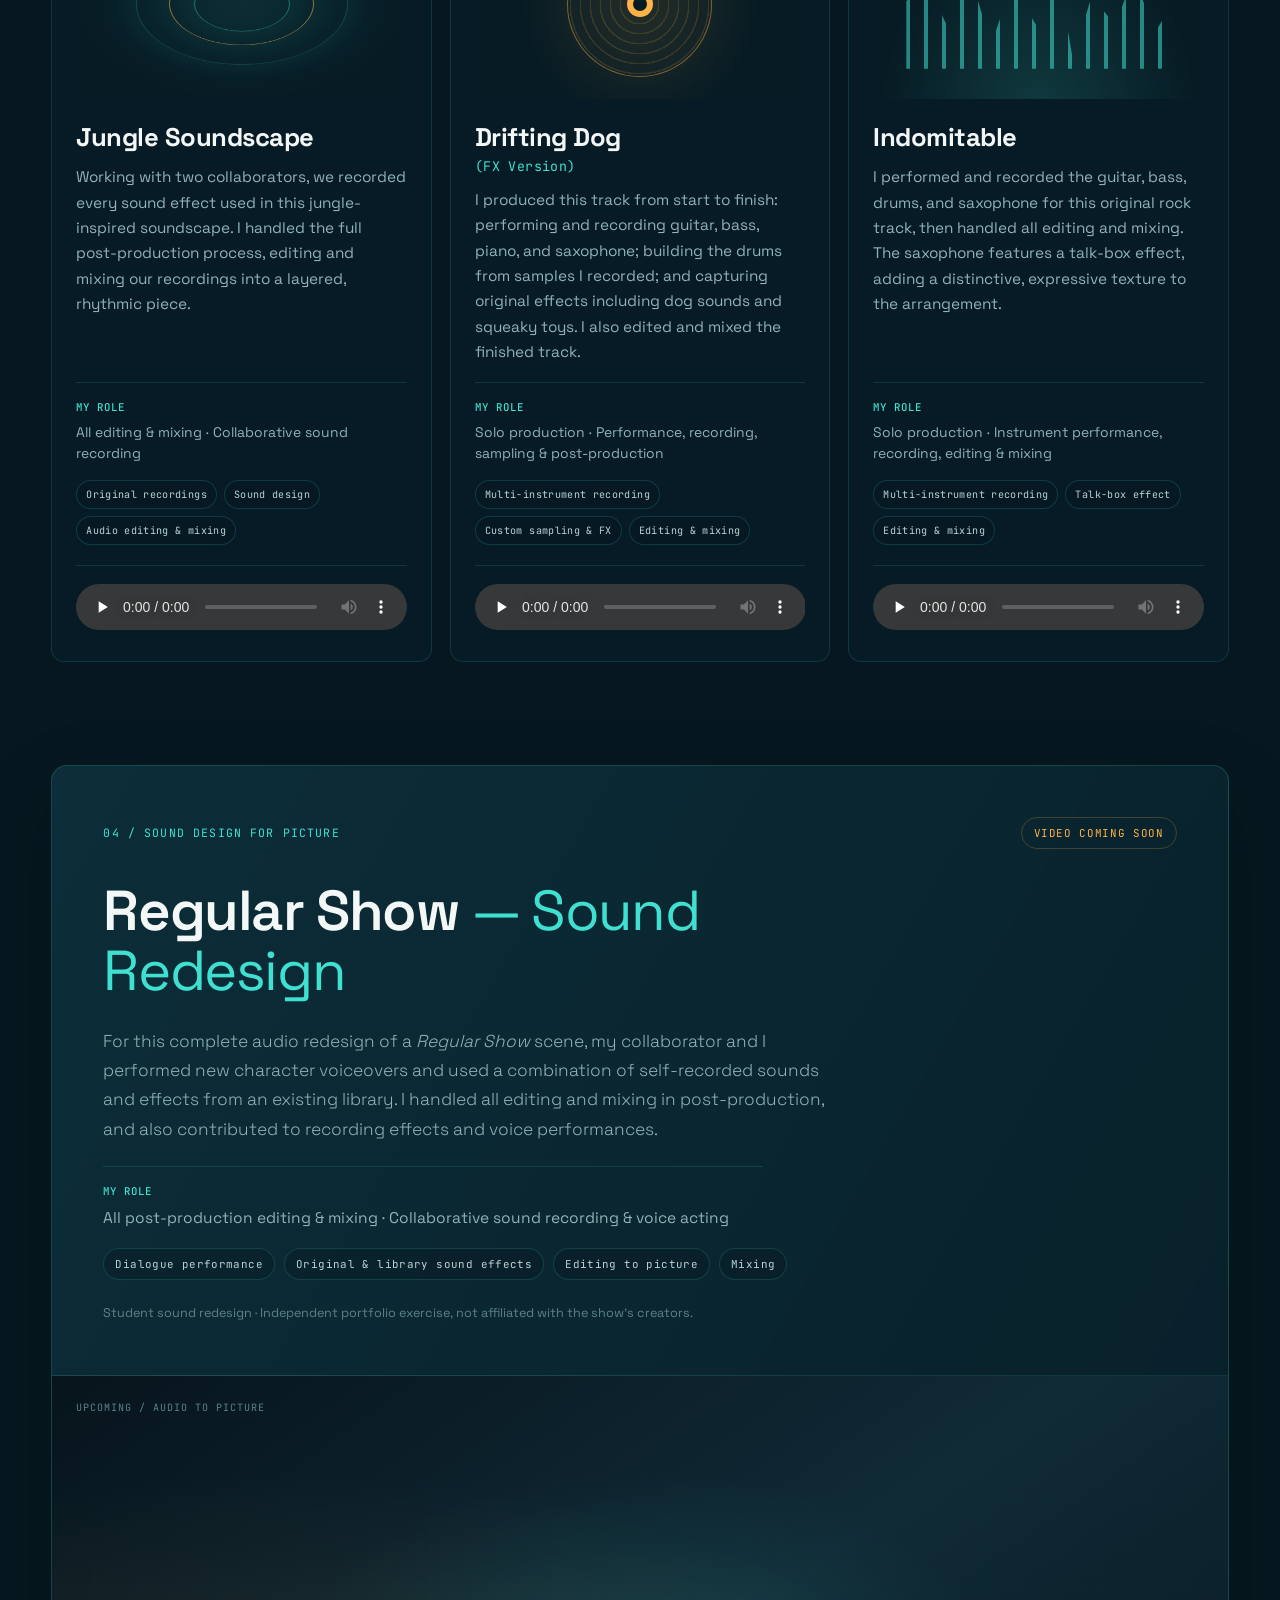
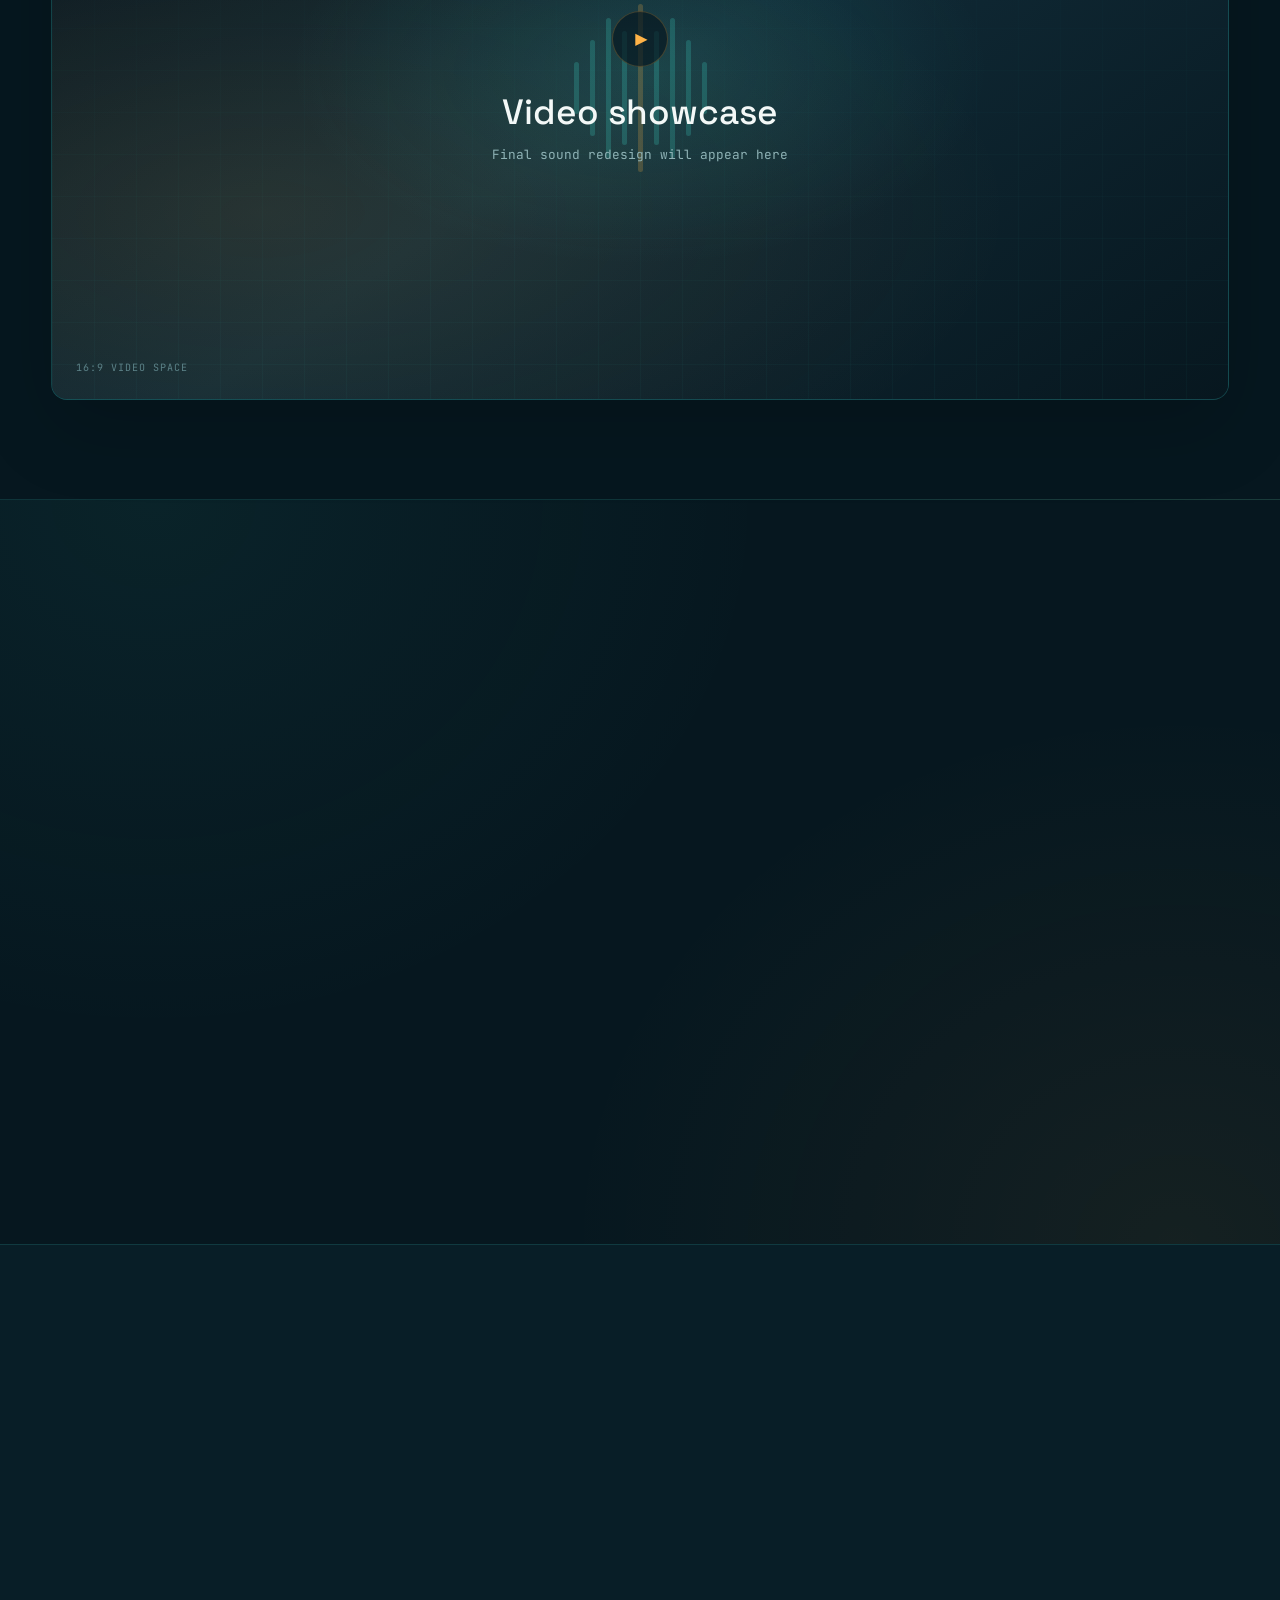
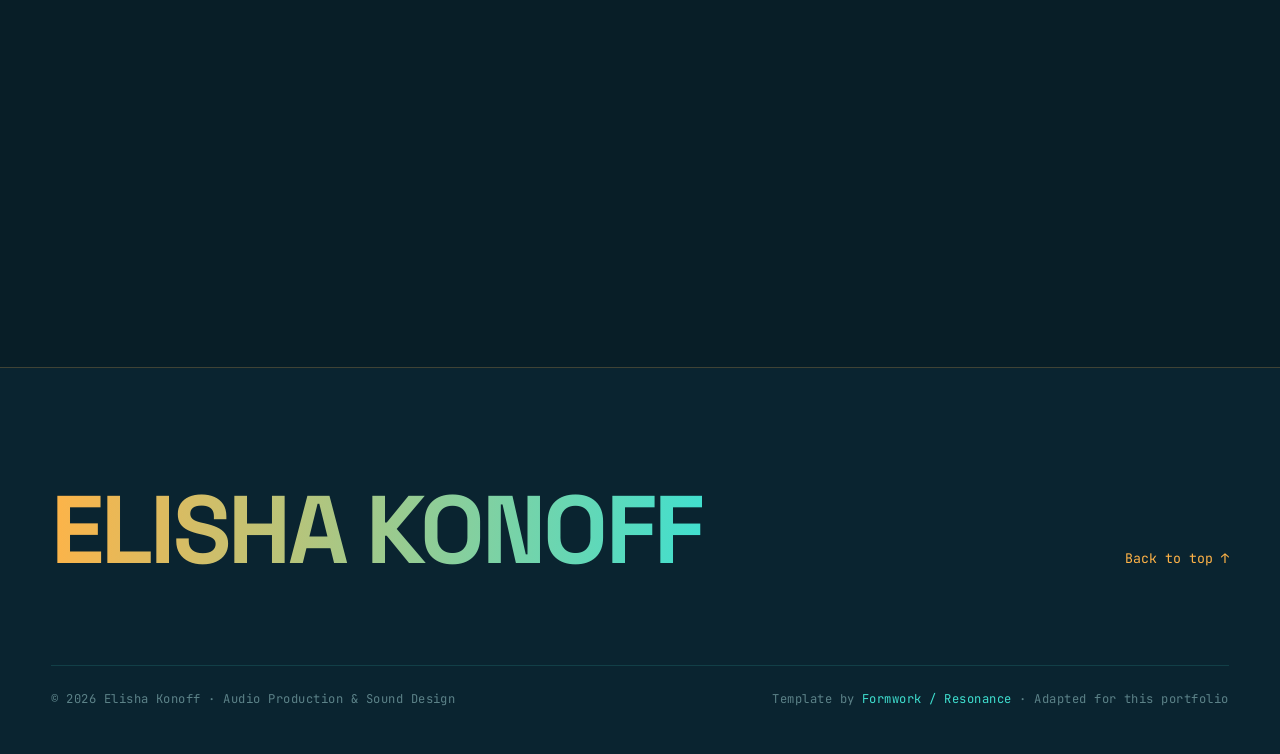
==== commit 76d44d3a: "Link direct résumé PDF download from portfolio contact section" ====
--- a/index.html
+++ b/index.html
@@ -176,14 +176,15 @@
           </span>
           <span class="contact-method-arrow" aria-hidden="true">↗</span>
         </a>
-        <a class="contact-method" href="./resume/" aria-label="View Elisha Konoff's résumé">
+        <a class="contact-method" href="./resume/Elisha_Konoff_Resume.pdf" download="Elisha_Konoff_Resume.pdf" aria-label="Download Elisha Konoff's résumé PDF">
           <span class="contact-method-info">
             <span class="contact-method-label">RÉSUMÉ</span>
-            <span class="contact-method-value">View / Save as PDF</span>
+            <span class="contact-method-value">Download PDF</span>
           </span>
-          <span class="contact-method-arrow" aria-hidden="true">↗</span>
+          <span class="contact-method-arrow" aria-hidden="true">↓</span>
         </a>
       </div>
+      <p class="contact-resume-alternative reveal">Prefer reading online? <a href="./resume/">View the résumé page</a>.</p>
     </div>
   </section>
 </main>
--- a/styles.css
+++ b/styles.css
@@ -300,7 +300,7 @@
   transition:transform .25s var(--ease),background .25s}
 .contact-link:hover{transform:translateY(-3px);background:var(--cyan)}
 .contact-methods{margin-top:clamp(28px,4vw,48px);display:grid;
-  grid-template-columns:repeat(2,minmax(0,1fr));gap:16px;max-width:940px}
+  grid-template-columns:repeat(3,minmax(0,1fr));gap:16px;max-width:1100px}
 .contact-method{min-width:0;display:flex;align-items:center;justify-content:space-between;gap:16px;
   padding:clamp(20px,3vw,32px);border:1px solid rgba(63,224,208,.18);
   background:linear-gradient(125deg,rgba(16,57,70,.55),rgba(8,31,41,.8));
@@ -354,3 +354,5 @@
 .feature-role{margin-top:22px;max-width:66ch;font-size:.97rem}
 .project-card .project-role + .project-tags{margin-top:15px}
 .feature-role + .project-tags{margin-top:18px}
+
+@media (max-width:1020px) and (min-width:701px){.contact-methods{grid-template-columns:repeat(2,minmax(0,1fr))}}
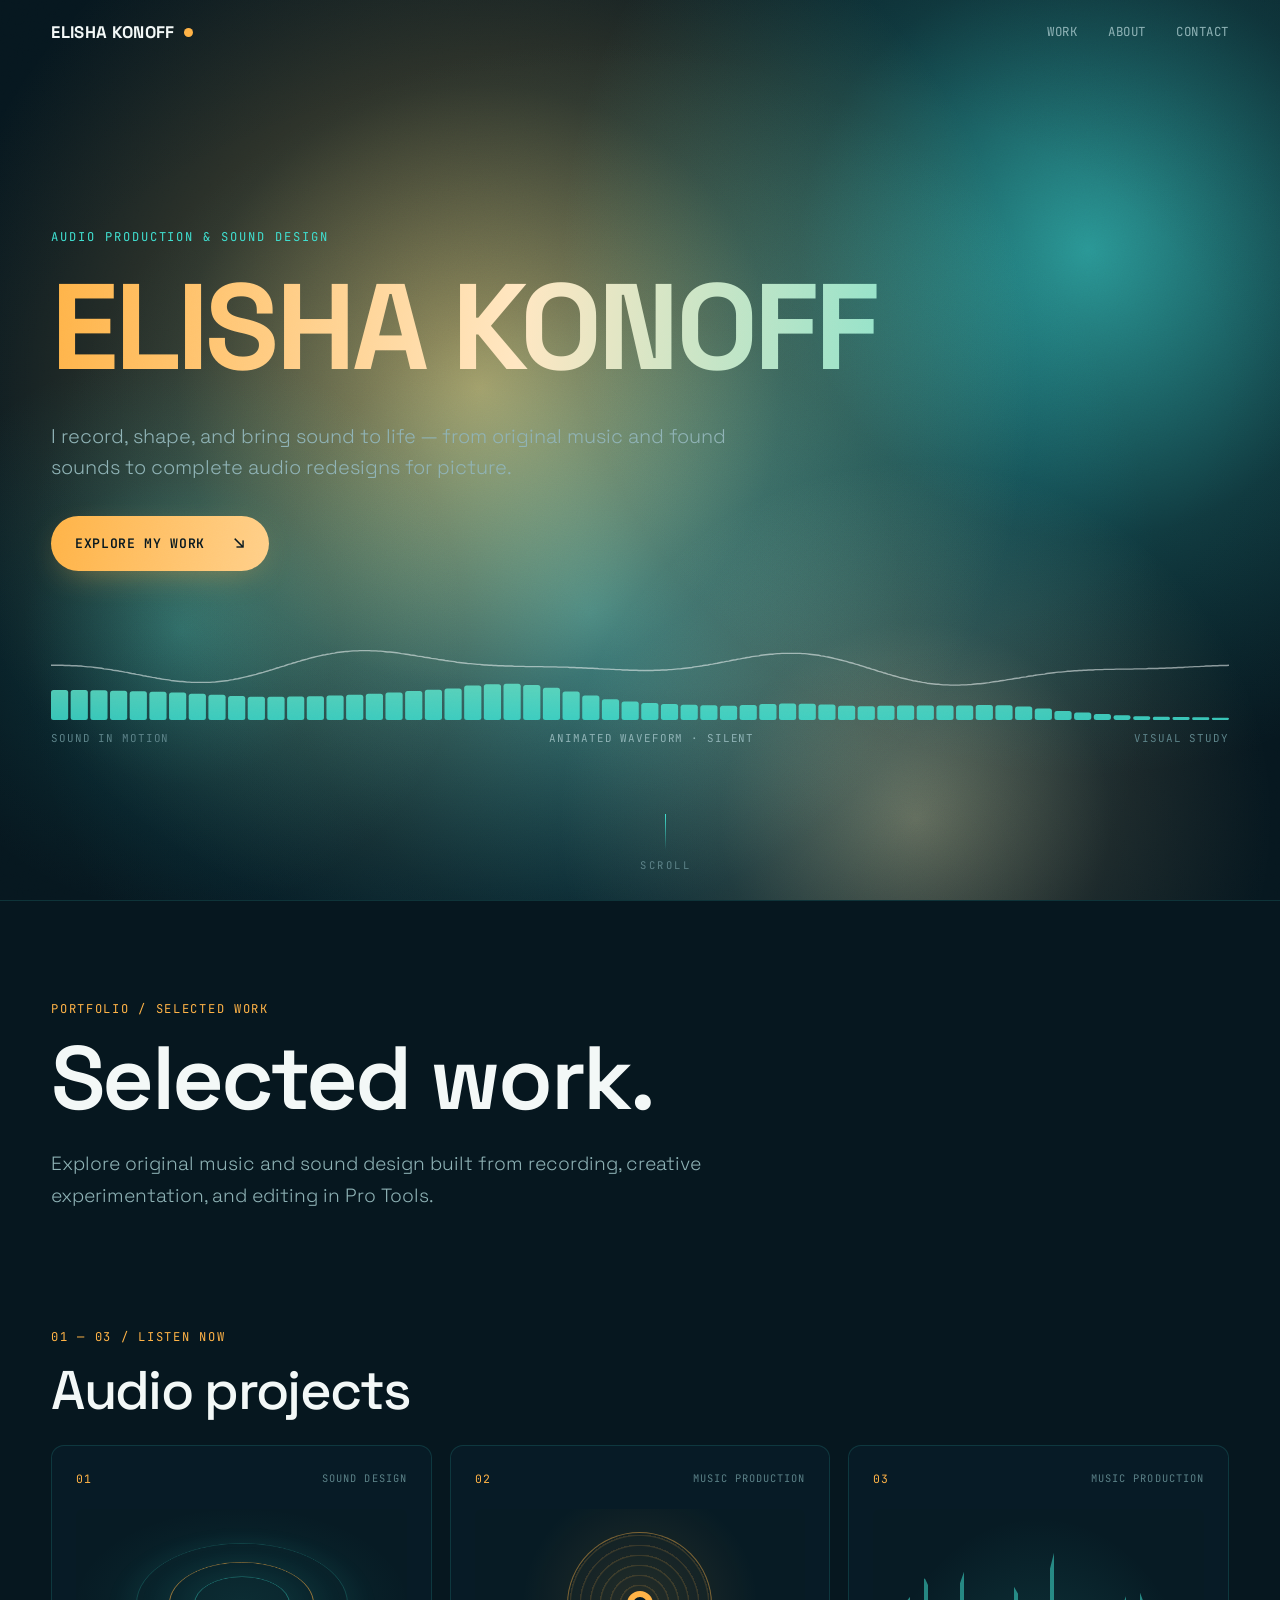
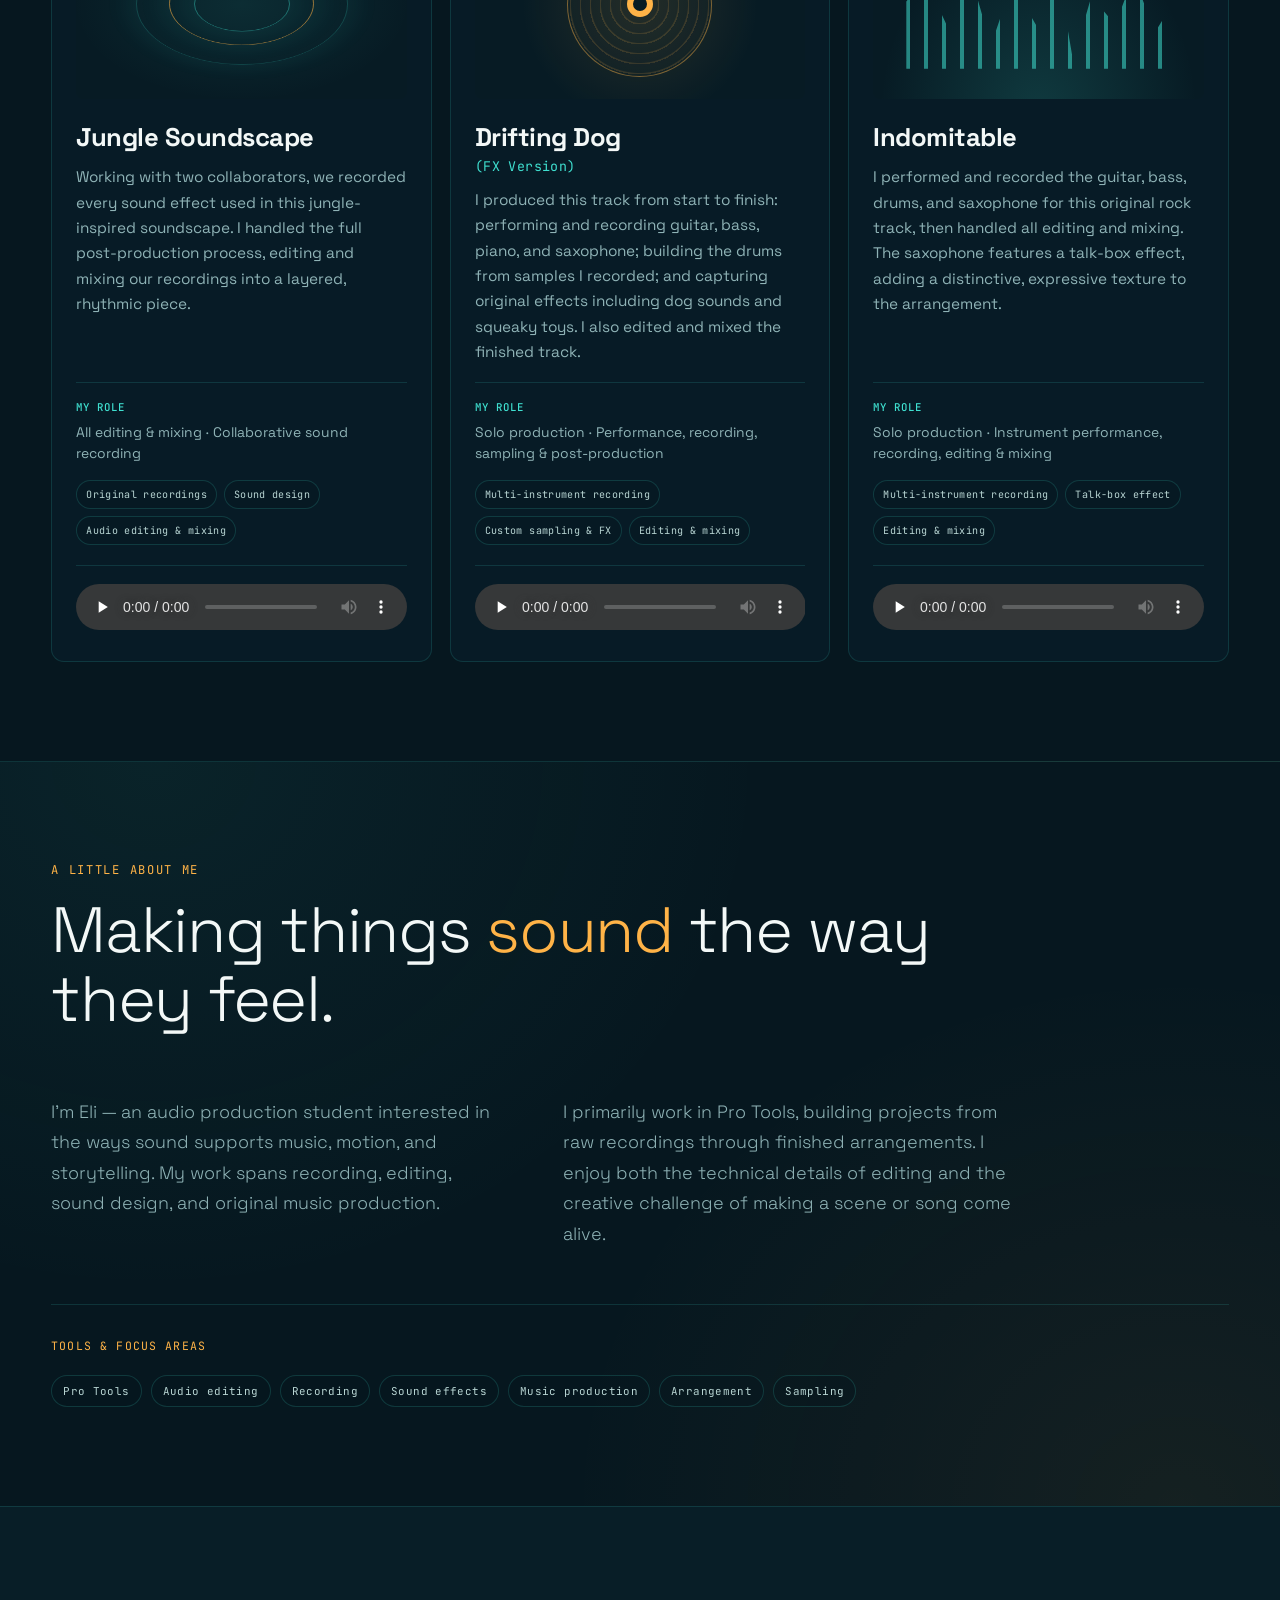
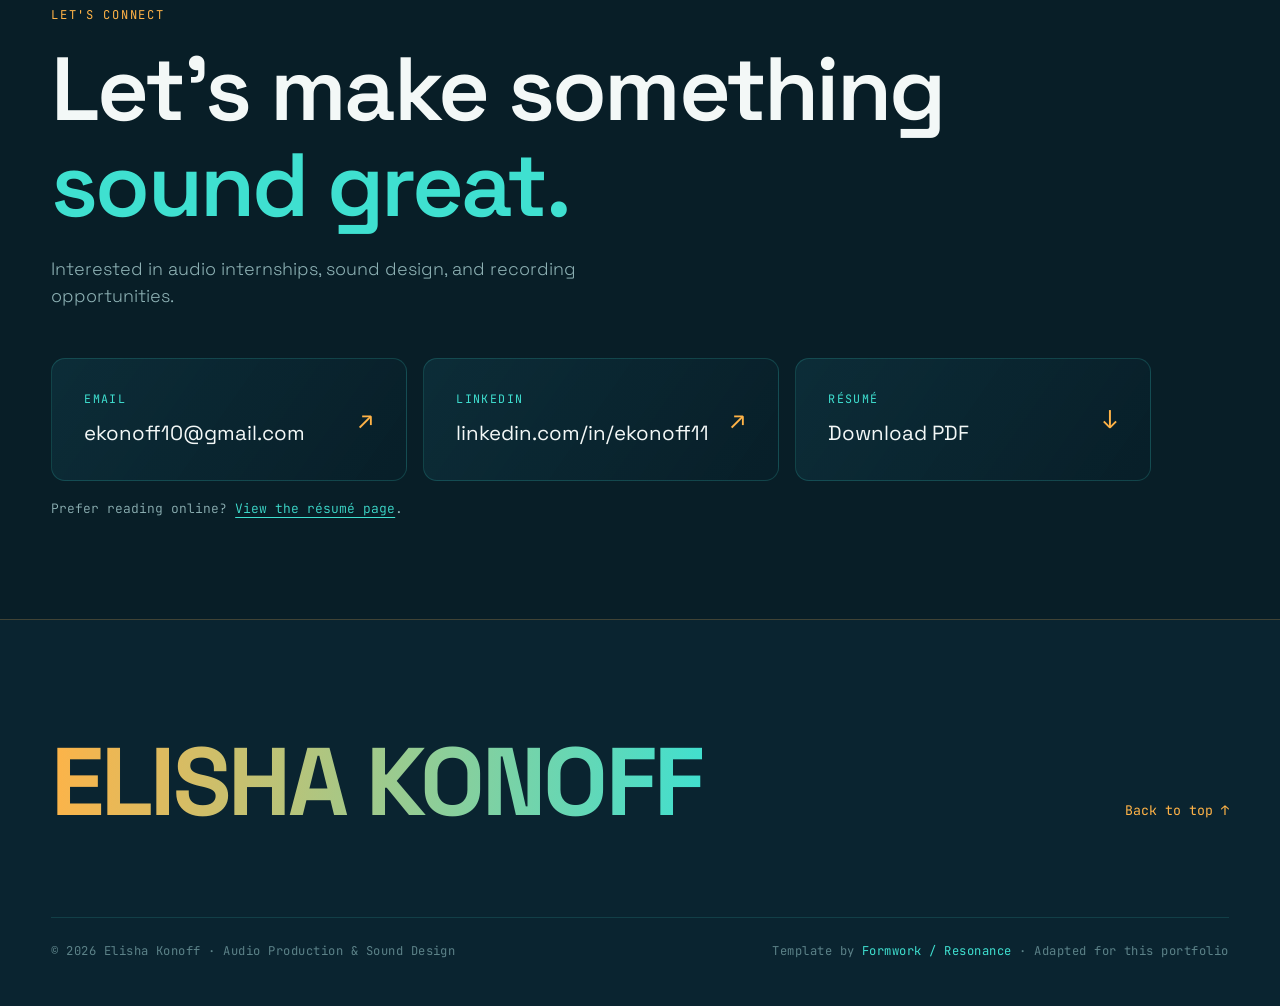
==== commit ae7ddc91: "Add embedded Regular Show video as featured portfolio project" ====
--- a/index.html
+++ b/index.html
@@ -54,6 +54,28 @@
       <p class="section-intro reveal">Explore original music and sound design built from recording, creative experimentation, and editing in Pro Tools.</p>
     </div>
 
+    <article class="feature-card featured-video" id="regular-show-project" hidden aria-labelledby="regular-show-title">
+      <div class="feature-copy">
+        <div class="feature-meta">
+          <span class="feature-number">01 / FEATURED SOUND DESIGN</span>
+          <span class="status-pill">Student project</span>
+        </div>
+        <h3 id="regular-show-title">Regular Show <span>— Sound Redesign</span></h3>
+        <p class="feature-description">For this complete audio redesign of a <em>Regular Show</em> scene, my collaborator and I performed new character voiceovers and used a combination of self-recorded sounds and effects from an existing library. I handled all editing and mixing in post-production, and also contributed to recording effects and voice performances.</p>
+        <div class="feature-role"><strong>My role</strong><span>All post-production editing &amp; mixing · Collaborative sound recording &amp; voice acting</span></div>
+        <div class="project-tags">
+          <span>Dialogue performance</span><span>Original &amp; library sound effects</span><span>Editing to picture</span><span>Mixing</span>
+        </div>
+        <p class="feature-note">Student sound redesign · Independent portfolio exercise, not affiliated with the show's creators.</p>
+      </div>
+      <div class="video-slot video-ready" id="regular-show-video">
+        <video id="regular-show-player" controls playsinline preload="metadata" aria-label="Regular Show student sound redesign">
+          <source src="./regular-show.mp4" type="video/mp4">
+          Your browser does not support embedded video. <a href="./regular-show.mp4">Open the video.</a>
+        </video>
+      </div>
+    </article>
+
     <div class="projects-heading">
       <p class="kicker">01 — 03 / Listen now</p>
       <h3>Audio projects</h3>
@@ -108,35 +130,7 @@
       </article>
     </div>
 
-    <article class="feature-card reveal" aria-labelledby="regular-show-title">
-      <div class="feature-copy">
-        <div class="feature-meta">
-          <span class="feature-number">04 / SOUND DESIGN FOR PICTURE</span>
-          <span class="status-pill">Video coming soon</span>
-        </div>
-        <h3 id="regular-show-title">Regular Show <span>— Sound Redesign</span></h3>
-        <p class="feature-description">For this complete audio redesign of a <em>Regular Show</em> scene, my collaborator and I performed new character voiceovers and used a combination of self-recorded sounds and effects from an existing library. I handled all editing and mixing in post-production, and also contributed to recording effects and voice performances.</p>
-        <div class="feature-role"><strong>My role</strong><span>All post-production editing &amp; mixing · Collaborative sound recording &amp; voice acting</span></div>
-        <div class="project-tags">
-          <span>Dialogue performance</span><span>Original &amp; library sound effects</span><span>Editing to picture</span><span>Mixing</span>
-        </div>
-        <p class="feature-note">Student sound redesign · Independent portfolio exercise, not affiliated with the show's creators.</p>
-      </div>
-      <!-- Video-ready slot. When the finished project is uploaded, replace this placeholder
-           with a privacy-enhanced YouTube embed or a local MP4 video element. -->
-      <div class="video-slot" id="regular-show-video" aria-label="Regular Show sound redesign video placeholder">
-        <div class="video-signal" aria-hidden="true">
-          <span></span><span></span><span></span><span></span><span></span><span></span><span></span><span></span><span></span>
-        </div>
-        <div class="video-placeholder-content">
-          <span class="video-play-icon" aria-hidden="true">▶</span>
-          <strong>Video showcase</strong>
-          <span>Final sound redesign will appear here</span>
-        </div>
-        <span class="video-corner video-corner-top">UPCOMING / AUDIO TO PICTURE</span>
-        <span class="video-corner video-corner-bottom">16:9 VIDEO SPACE</span>
-      </div>
-    </article>
+
   </section>
 
   <section id="about" class="onsound about-section">
--- a/styles.css
+++ b/styles.css
@@ -229,7 +229,7 @@
   font-family:"JetBrains Mono",monospace;font-size:.68rem;letter-spacing:.035em;
   padding:7px 11px;color:#b8d5d3;background:rgba(6,23,31,.36)}
 .feature-note{margin-top:24px;color:var(--faint);font-size:.79rem;line-height:1.55}
-.video-slot{position:relative;aspect-ratio:16/8.5;min-height:270px;background:
+.video-slot{position:relative;aspect-ratio:16/9;width:100%;max-width:100%;min-width:0;min-height:0;background:
   radial-gradient(ellipse at 50% 47%,rgba(63,224,208,.12),transparent 42%),
   radial-gradient(ellipse at 18% 70%,rgba(255,179,71,.10),transparent 55%),
   linear-gradient(145deg,#07141c,#102a36 50%,#07171f);
@@ -321,7 +321,14 @@
 @media(max-width:630px){
   .nav{gap:12px}.brand{font-size:.86rem}.nav-links{gap:12px;font-size:.65rem}
   .hero-title{font-size:clamp(2.25rem,9vw,5rem)}
-  .video-slot{min-height:270px}
+  /* Keep the entire 16:9 video frame visible on narrow phones. */
+  .video-slot{width:100%;max-width:100%;min-width:0;min-height:0;aspect-ratio:16/9}
+  .video-placeholder-content{width:calc(100% - 32px);max-width:100%;gap:4px;padding:8px;overflow-wrap:anywhere}
+  .video-placeholder-content strong{font-size:clamp(1.05rem,5vw,1.55rem)}
+  .video-placeholder-content>span:last-child{font-size:clamp(.62rem,2.7vw,.77rem);line-height:1.4}
+  .video-play-icon{width:38px;height:38px;font-size:.8rem;margin-bottom:6px}
+  .video-corner{display:none}
+  .video-signal{transform:scale(.65)}
   .project-grid{grid-template-columns:1fr}
   .project-art{height:170px}
   .feature-copy{padding:24px 20px}
@@ -356,3 +363,18 @@
 .feature-role + .project-tags{margin-top:18px}
 
 @media (max-width:1020px) and (min-width:701px){.contact-methods{grid-template-columns:repeat(2,minmax(0,1fr))}}
+
+/* Secondary, non-download résumé link beneath contact cards */
+.contact-resume-alternative{margin-top:18px!important;font-family:"JetBrains Mono",monospace;font-size:.81rem!important;line-height:1.6;color:var(--dim)}
+.contact-resume-alternative a{color:var(--cyan);text-decoration:underline;text-underline-offset:4px}
+.contact-resume-alternative a:hover{color:var(--amber)}
+
+/* Responsive real video embed once the featured project is ready. */
+.video-slot video,.video-slot iframe{display:block;width:100%;height:100%;max-width:100%;border:0;object-fit:contain}
+
+/* Featured sound redesign: reveal only when the real media is available. */
+.featured-video[hidden]{display:none!important}
+.featured-video{margin-bottom:clamp(56px,8vw,104px)}
+.video-slot.video-ready{display:block;position:relative;aspect-ratio:16/9;width:100%;min-height:0;background:#050a0d;overflow:hidden}
+.video-slot.video-ready::before{display:none}
+.video-slot.video-ready video{display:block;width:100%;height:100%;object-fit:contain;border:0}
